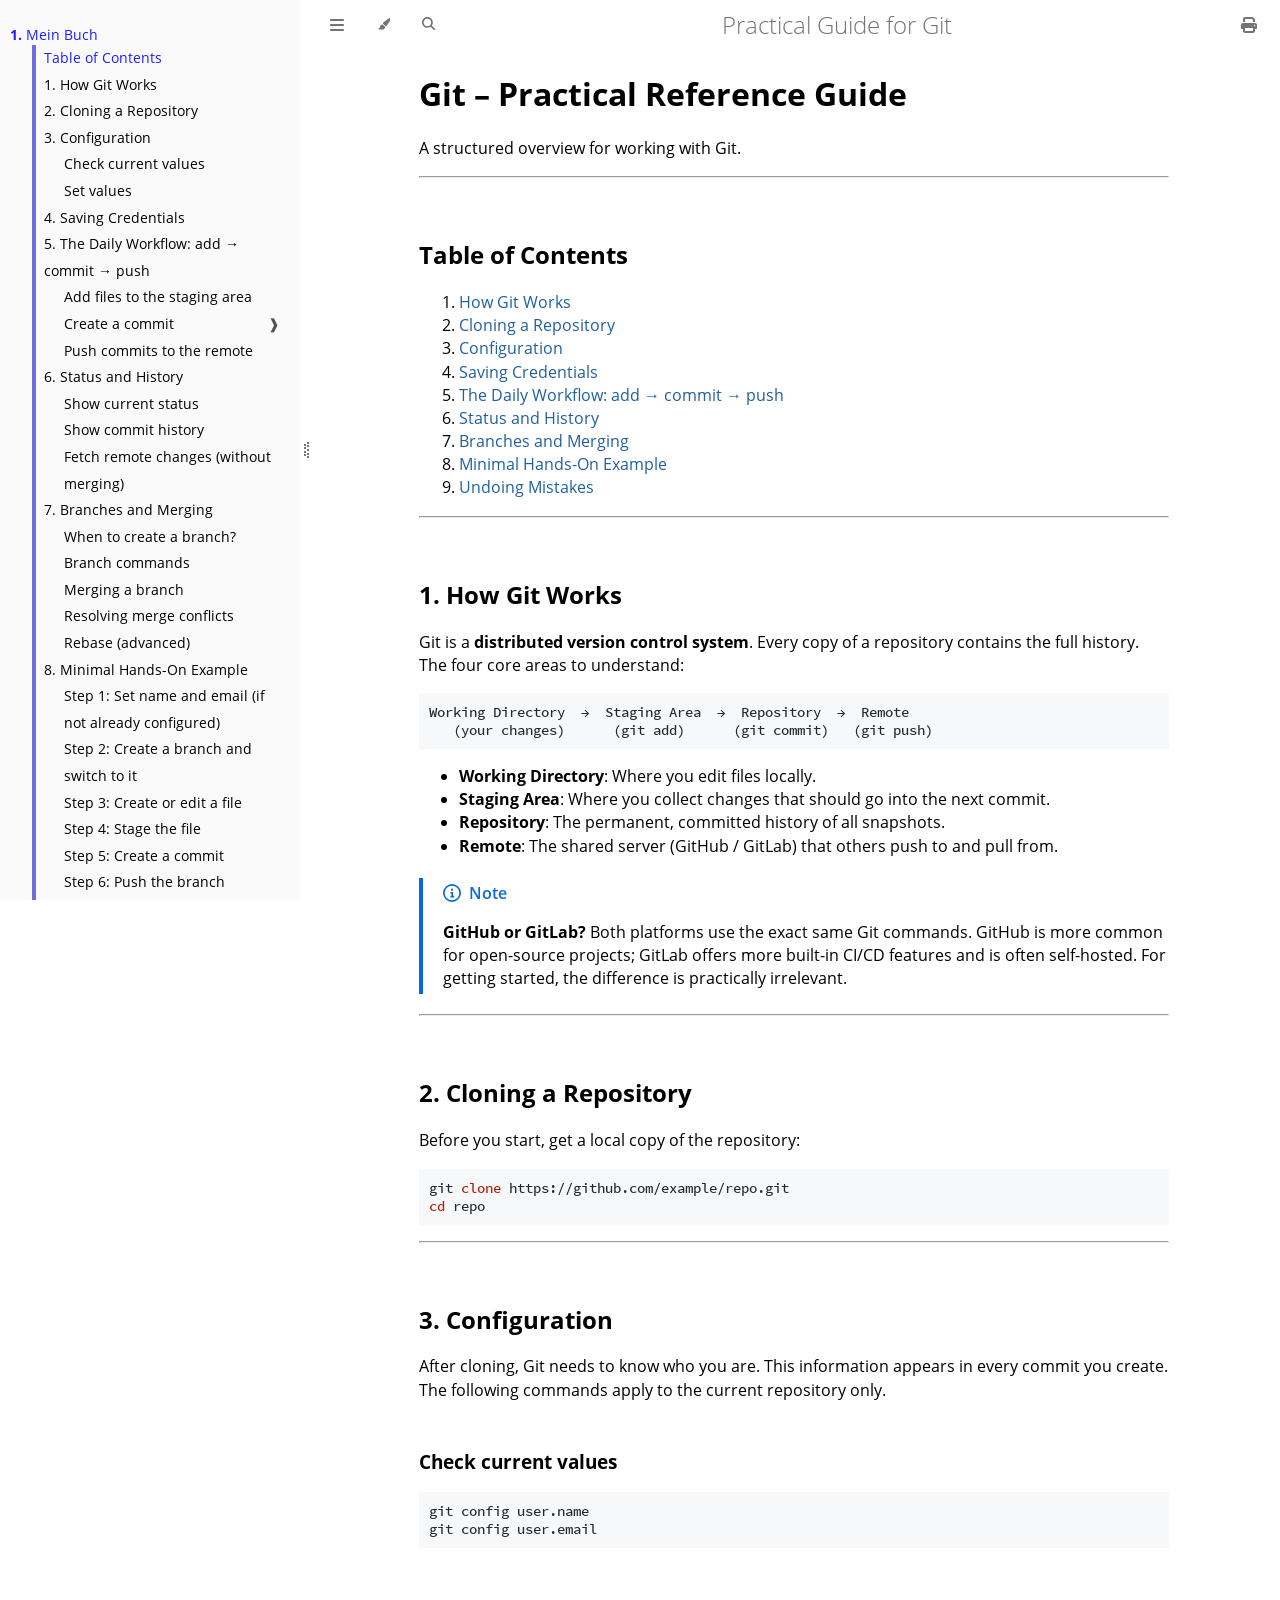
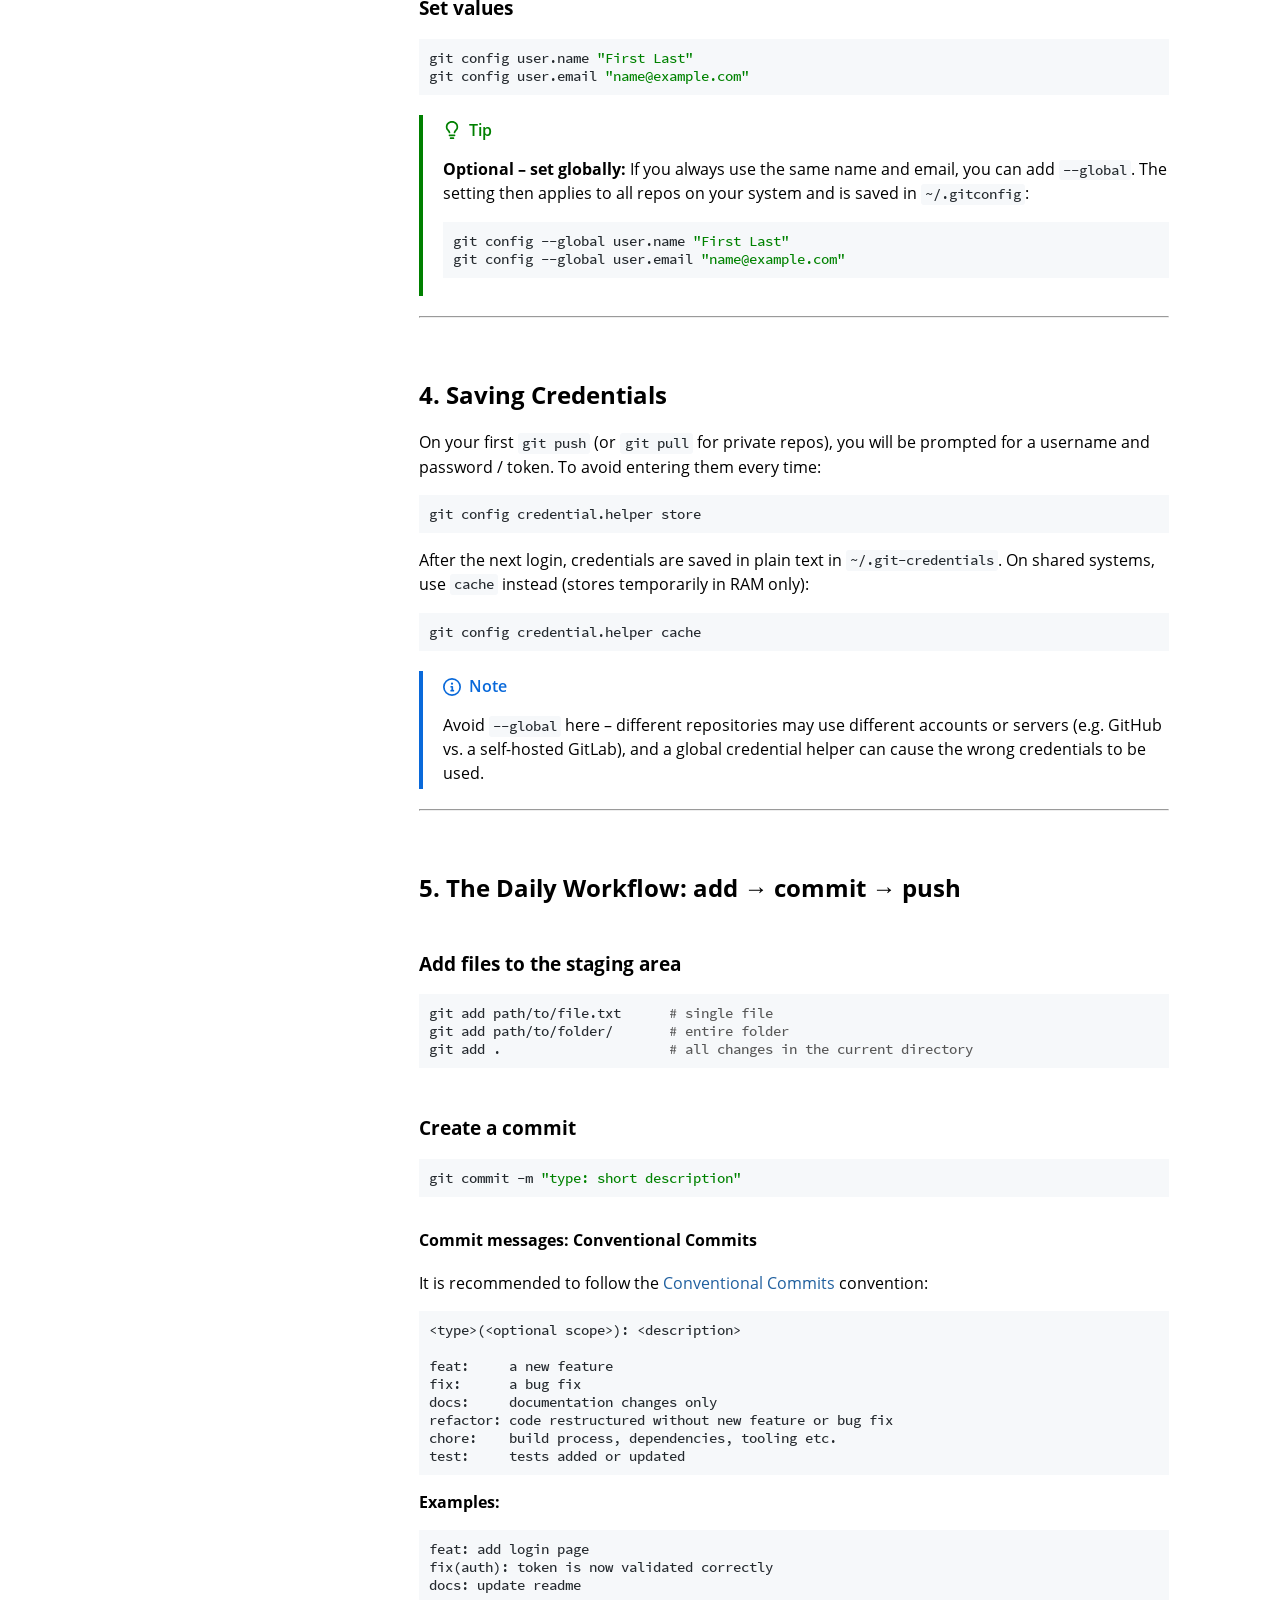
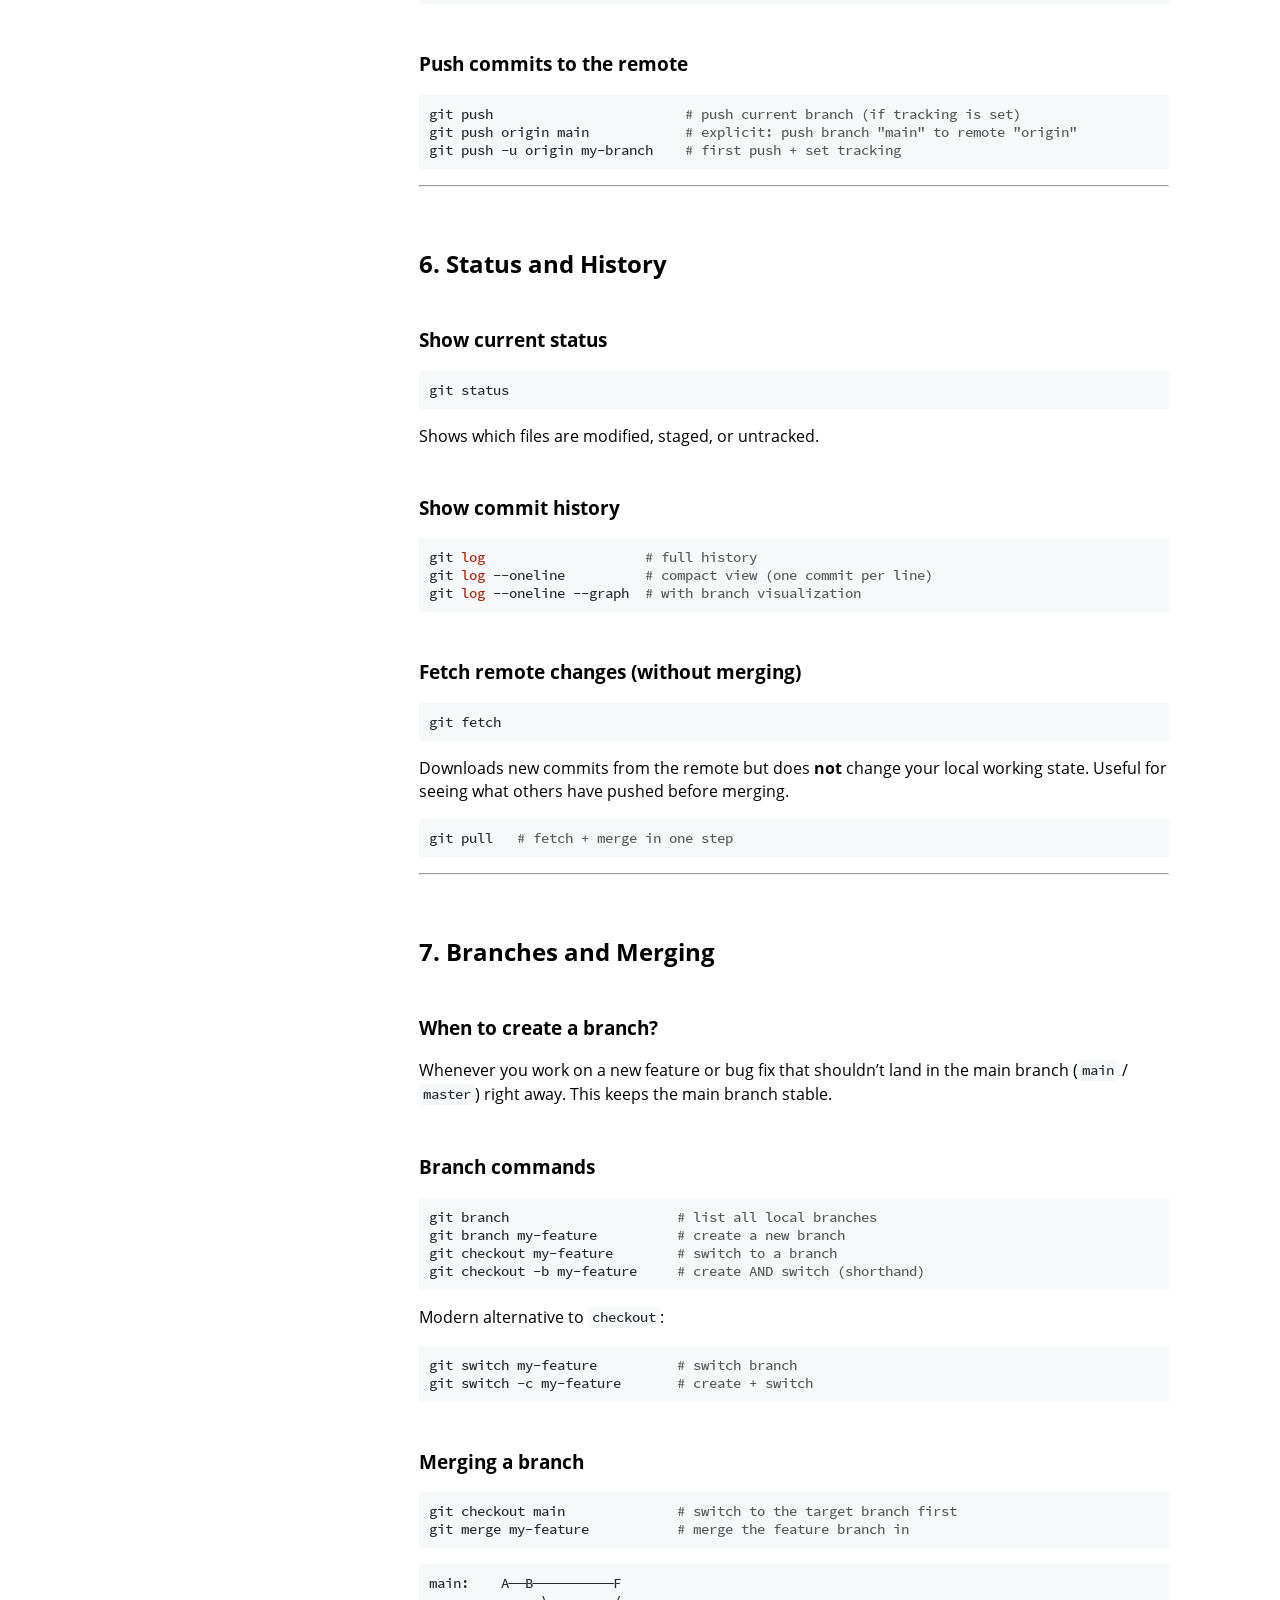
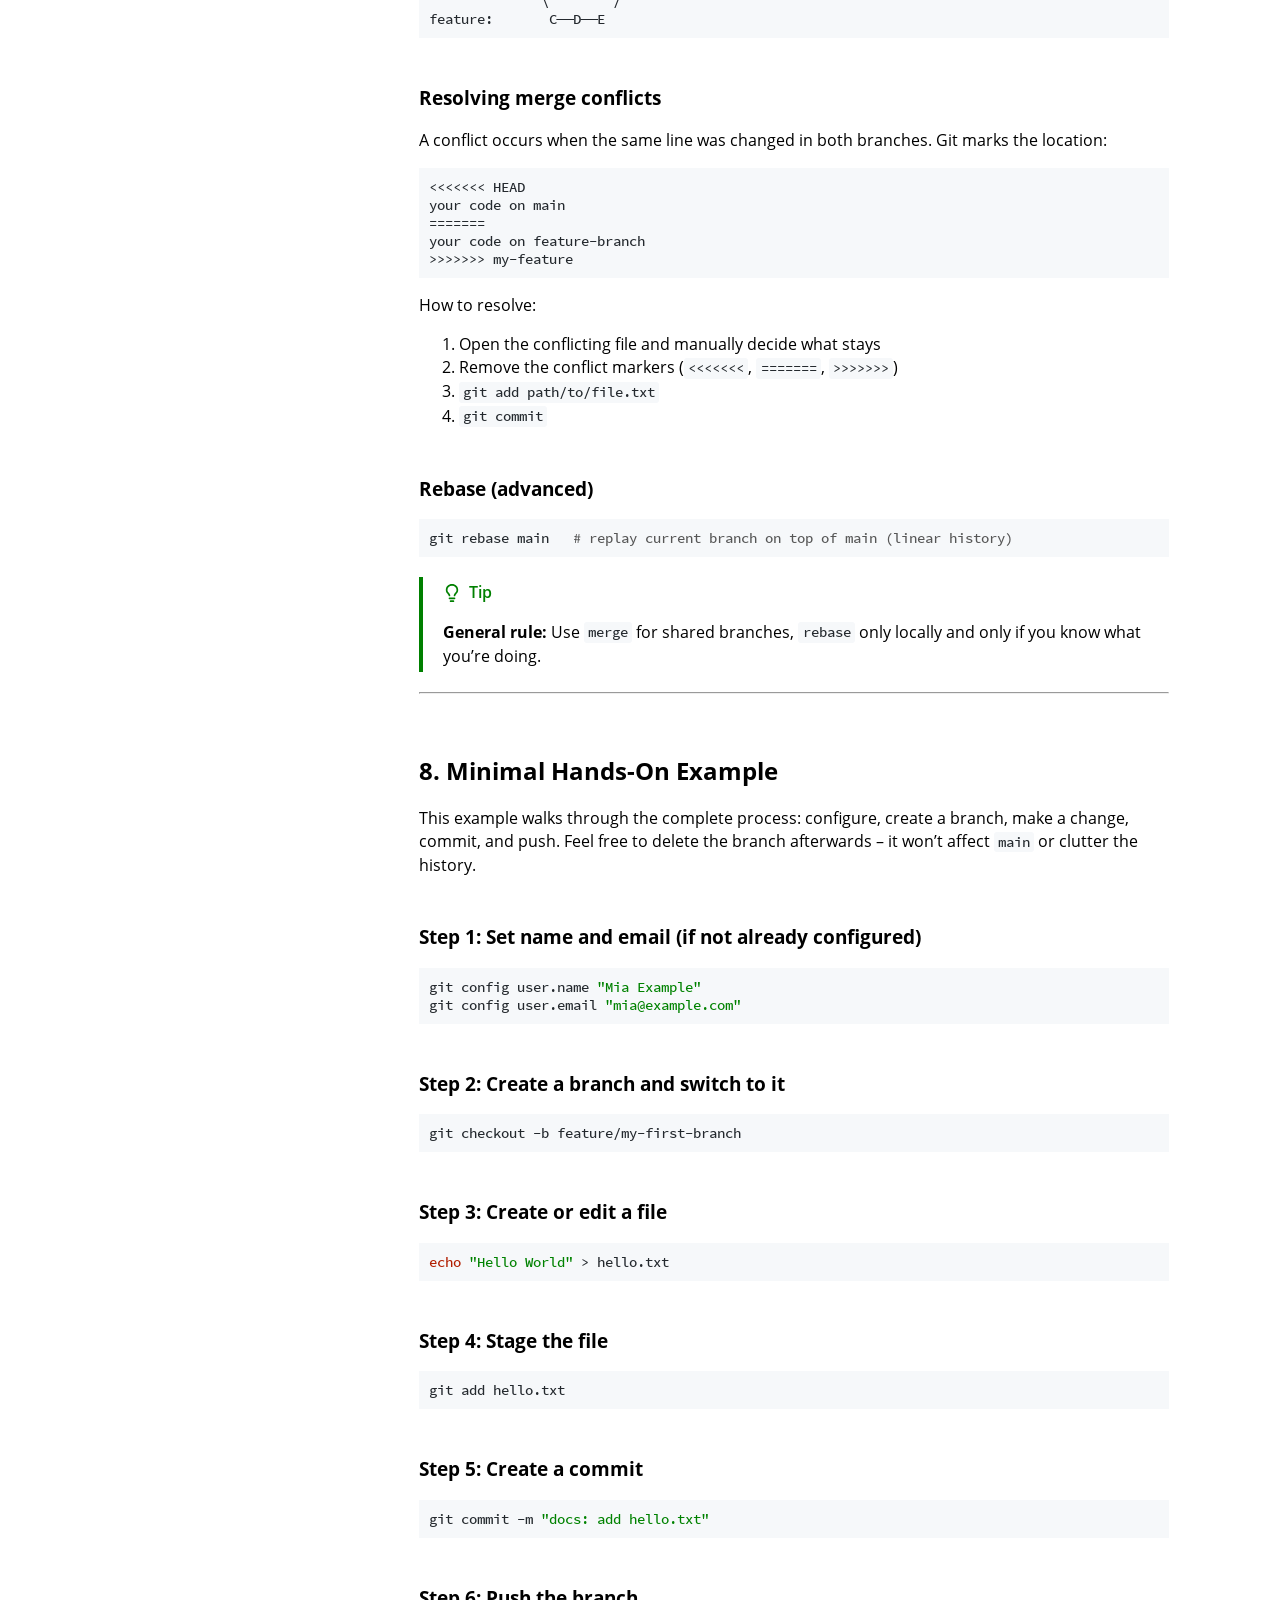
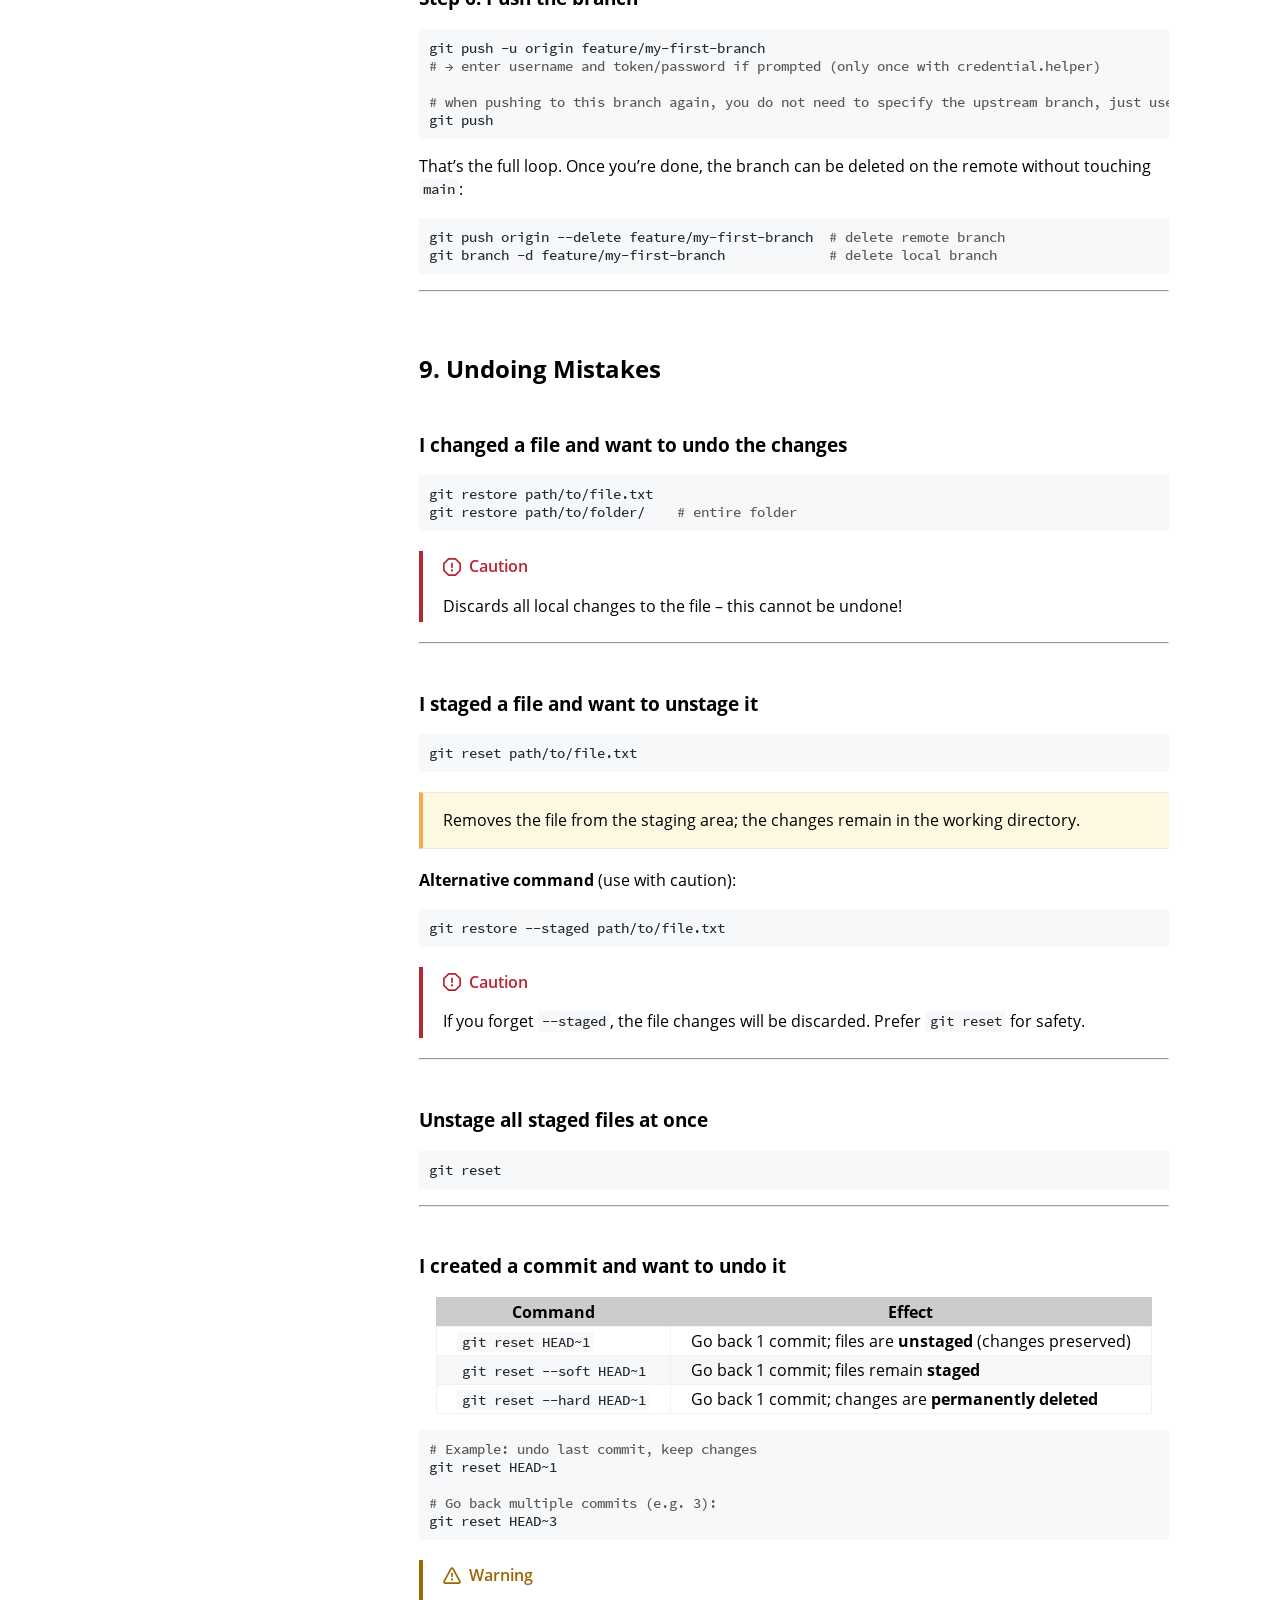
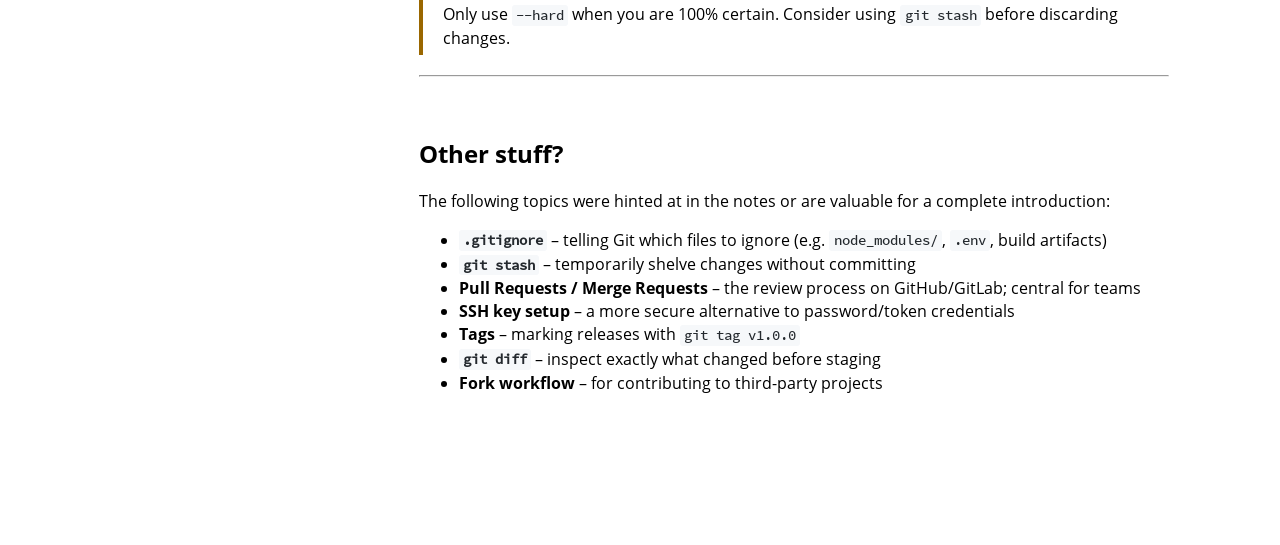
==== index.html @ 911b5be6 "deploy: 1f083383a7022363ca50b0ecec47665bb0ed9e4c" ====
<!DOCTYPE HTML>
<html lang="en" class="light sidebar-visible" dir="ltr">
    <head>
        <!-- Book generated using mdBook -->
        <meta charset="UTF-8">
        <title>Mein Buch - Practical Guide for Git</title>


        <!-- Custom HTML head -->

        <meta name="description" content="">
        <meta name="viewport" content="width=device-width, initial-scale=1">
        <meta name="theme-color" content="#ffffff">

        <link rel="icon" href="favicon-de23e50b.svg">
        <link rel="shortcut icon" href="favicon-8114d1fc.png">
        <link rel="stylesheet" href="css/variables-8adf115d.css">
        <link rel="stylesheet" href="css/general-2459343d.css">
        <link rel="stylesheet" href="css/chrome-ae938929.css">
        <link rel="stylesheet" href="css/print-9e4910d8.css" media="print">

        <!-- Fonts -->
        <link rel="stylesheet" href="fonts/fonts-9644e21d.css">

        <!-- Highlight.js Stylesheets -->
        <link rel="stylesheet" id="mdbook-highlight-css" href="highlight-493f70e1.css">
        <link rel="stylesheet" id="mdbook-tomorrow-night-css" href="tomorrow-night-4c0ae647.css">
        <link rel="stylesheet" id="mdbook-ayu-highlight-css" href="ayu-highlight-3fdfc3ac.css">

        <!-- Custom theme stylesheets -->
        <link rel="stylesheet" href="src/custom-693425b3.css">


        <!-- Provide site root and default themes to javascript -->
        <script>
            const path_to_root = "";
            const default_light_theme = "light";
            const default_dark_theme = "navy";
            window.path_to_searchindex_js = "searchindex-320c02b3.js";
        </script>
        <!-- Start loading toc.js asap -->
        <script src="toc-c7a260e2.js"></script>
    </head>
    <body>
    <div id="mdbook-help-container">
        <div id="mdbook-help-popup">
            <h2 class="mdbook-help-title">Keyboard shortcuts</h2>
            <div>
                <p>Press <kbd>←</kbd> or <kbd>→</kbd> to navigate between chapters</p>
                <p>Press <kbd>S</kbd> or <kbd>/</kbd> to search in the book</p>
                <p>Press <kbd>?</kbd> to show this help</p>
                <p>Press <kbd>Esc</kbd> to hide this help</p>
            </div>
        </div>
    </div>
    <div id="mdbook-body-container">
        <!-- Work around some values being stored in localStorage wrapped in quotes -->
        <script>
            try {
                let theme = localStorage.getItem('mdbook-theme');
                let sidebar = localStorage.getItem('mdbook-sidebar');

                if (theme.startsWith('"') && theme.endsWith('"')) {
                    localStorage.setItem('mdbook-theme', theme.slice(1, theme.length - 1));
                }

                if (sidebar.startsWith('"') && sidebar.endsWith('"')) {
                    localStorage.setItem('mdbook-sidebar', sidebar.slice(1, sidebar.length - 1));
                }
            } catch (e) { }
        </script>

        <!-- Set the theme before any content is loaded, prevents flash -->
        <script>
            const default_theme = window.matchMedia("(prefers-color-scheme: dark)").matches ? default_dark_theme : default_light_theme;
            let theme;
            try { theme = localStorage.getItem('mdbook-theme'); } catch(e) { }
            if (theme === null || theme === undefined) { theme = default_theme; }
            const html = document.documentElement;
            html.classList.remove('light')
            html.classList.add(theme);
            html.classList.add("js");
        </script>

        <input type="checkbox" id="mdbook-sidebar-toggle-anchor" class="hidden">

        <!-- Hide / unhide sidebar before it is displayed -->
        <script>
            let sidebar = null;
            const sidebar_toggle = document.getElementById("mdbook-sidebar-toggle-anchor");
            if (document.body.clientWidth >= 1080) {
                try { sidebar = localStorage.getItem('mdbook-sidebar'); } catch(e) { }
                sidebar = sidebar || 'visible';
            } else {
                sidebar = 'hidden';
                sidebar_toggle.checked = false;
            }
            if (sidebar === 'visible') {
                sidebar_toggle.checked = true;
            } else {
                html.classList.remove('sidebar-visible');
            }
        </script>

        <nav id="mdbook-sidebar" class="sidebar" aria-label="Table of contents">
            <!-- populated by js -->
            <mdbook-sidebar-scrollbox class="sidebar-scrollbox"></mdbook-sidebar-scrollbox>
            <noscript>
                <iframe class="sidebar-iframe-outer" src="toc.html"></iframe>
            </noscript>
            <div id="mdbook-sidebar-resize-handle" class="sidebar-resize-handle">
                <div class="sidebar-resize-indicator"></div>
            </div>
        </nav>

        <div id="mdbook-page-wrapper" class="page-wrapper">

            <div class="page">
                <div id="mdbook-menu-bar-hover-placeholder"></div>
                <div id="mdbook-menu-bar" class="menu-bar sticky">
                    <div class="left-buttons">
                        <label id="mdbook-sidebar-toggle" class="icon-button" for="mdbook-sidebar-toggle-anchor" title="Toggle Table of Contents" aria-label="Toggle Table of Contents" aria-controls="mdbook-sidebar">
                            <span class=fa-svg><svg xmlns="http://www.w3.org/2000/svg" viewBox="0 0 448 512"><!--! Font Awesome Free 6.2.0 by @fontawesome - https://fontawesome.com License - https://fontawesome.com/license/free (Icons: CC BY 4.0, Fonts: SIL OFL 1.1, Code: MIT License) Copyright 2022 Fonticons, Inc. --><path d="M0 96C0 78.3 14.3 64 32 64H416c17.7 0 32 14.3 32 32s-14.3 32-32 32H32C14.3 128 0 113.7 0 96zM0 256c0-17.7 14.3-32 32-32H416c17.7 0 32 14.3 32 32s-14.3 32-32 32H32c-17.7 0-32-14.3-32-32zM448 416c0 17.7-14.3 32-32 32H32c-17.7 0-32-14.3-32-32s14.3-32 32-32H416c17.7 0 32 14.3 32 32z"/></svg></span>
                        </label>
                        <button id="mdbook-theme-toggle" class="icon-button" type="button" title="Change theme" aria-label="Change theme" aria-haspopup="true" aria-expanded="false" aria-controls="mdbook-theme-list">
                            <span class=fa-svg><svg xmlns="http://www.w3.org/2000/svg" viewBox="0 0 576 512"><!--! Font Awesome Free 6.2.0 by @fontawesome - https://fontawesome.com License - https://fontawesome.com/license/free (Icons: CC BY 4.0, Fonts: SIL OFL 1.1, Code: MIT License) Copyright 2022 Fonticons, Inc. --><path d="M371.3 367.1c27.3-3.9 51.9-19.4 67.2-42.9L600.2 74.1c12.6-19.5 9.4-45.3-7.6-61.2S549.7-4.4 531.1 9.6L294.4 187.2c-24 18-38.2 46.1-38.4 76.1L371.3 367.1zm-19.6 25.4l-116-104.4C175.9 290.3 128 339.6 128 400c0 3.9 .2 7.8 .6 11.6c1.8 17.5-10.2 36.4-27.8 36.4H96c-17.7 0-32 14.3-32 32s14.3 32 32 32H240c61.9 0 112-50.1 112-112c0-2.5-.1-5-.2-7.5z"/></svg></span>
                        </button>
                        <ul id="mdbook-theme-list" class="theme-popup" aria-label="Themes" role="menu">
                            <li role="none"><button role="menuitem" class="theme" id="mdbook-theme-default_theme">Auto</button></li>
                            <li role="none"><button role="menuitem" class="theme" id="mdbook-theme-light">Light</button></li>
                            <li role="none"><button role="menuitem" class="theme" id="mdbook-theme-rust">Rust</button></li>
                            <li role="none"><button role="menuitem" class="theme" id="mdbook-theme-coal">Coal</button></li>
                            <li role="none"><button role="menuitem" class="theme" id="mdbook-theme-navy">Navy</button></li>
                            <li role="none"><button role="menuitem" class="theme" id="mdbook-theme-ayu">Ayu</button></li>
                        </ul>
                        <button id="mdbook-search-toggle" class="icon-button" type="button" title="Search (`/`)" aria-label="Toggle Searchbar" aria-expanded="false" aria-keyshortcuts="/ s" aria-controls="mdbook-searchbar">
                            <span class=fa-svg><svg xmlns="http://www.w3.org/2000/svg" viewBox="0 0 512 512"><!--! Font Awesome Free 6.2.0 by @fontawesome - https://fontawesome.com License - https://fontawesome.com/license/free (Icons: CC BY 4.0, Fonts: SIL OFL 1.1, Code: MIT License) Copyright 2022 Fonticons, Inc. --><path d="M416 208c0 45.9-14.9 88.3-40 122.7L502.6 457.4c12.5 12.5 12.5 32.8 0 45.3s-32.8 12.5-45.3 0L330.7 376c-34.4 25.2-76.8 40-122.7 40C93.1 416 0 322.9 0 208S93.1 0 208 0S416 93.1 416 208zM208 352c79.5 0 144-64.5 144-144s-64.5-144-144-144S64 128.5 64 208s64.5 144 144 144z"/></svg></span>
                        </button>
                    </div>

                    <h1 class="menu-title">Practical Guide for Git</h1>

                    <div class="right-buttons">
                        <a href="print.html" title="Print this book" aria-label="Print this book">
                            <span class=fa-svg id="print-button"><svg xmlns="http://www.w3.org/2000/svg" viewBox="0 0 512 512"><!--! Font Awesome Free 6.2.0 by @fontawesome - https://fontawesome.com License - https://fontawesome.com/license/free (Icons: CC BY 4.0, Fonts: SIL OFL 1.1, Code: MIT License) Copyright 2022 Fonticons, Inc. --><path d="M128 0C92.7 0 64 28.7 64 64v96h64V64H354.7L384 93.3V160h64V93.3c0-17-6.7-33.3-18.7-45.3L400 18.7C388 6.7 371.7 0 354.7 0H128zM384 352v32 64H128V384 368 352H384zm64 32h32c17.7 0 32-14.3 32-32V256c0-35.3-28.7-64-64-64H64c-35.3 0-64 28.7-64 64v96c0 17.7 14.3 32 32 32H64v64c0 35.3 28.7 64 64 64H384c35.3 0 64-28.7 64-64V384zm-16-88c-13.3 0-24-10.7-24-24s10.7-24 24-24s24 10.7 24 24s-10.7 24-24 24z"/></svg></span>
                        </a>

                    </div>
                </div>

                <div id="mdbook-search-wrapper" class="hidden">
                    <form id="mdbook-searchbar-outer" class="searchbar-outer">
                        <div class="search-wrapper">
                            <input type="search" id="mdbook-searchbar" name="searchbar" placeholder="Search this book ..." aria-controls="mdbook-searchresults-outer" aria-describedby="searchresults-header">
                            <div class="spinner-wrapper">
                                <span class=fa-svg id="fa-spin"><svg xmlns="http://www.w3.org/2000/svg" viewBox="0 0 512 512"><!--! Font Awesome Free 6.2.0 by @fontawesome - https://fontawesome.com License - https://fontawesome.com/license/free (Icons: CC BY 4.0, Fonts: SIL OFL 1.1, Code: MIT License) Copyright 2022 Fonticons, Inc. --><path d="M304 48c0-26.5-21.5-48-48-48s-48 21.5-48 48s21.5 48 48 48s48-21.5 48-48zm0 416c0-26.5-21.5-48-48-48s-48 21.5-48 48s21.5 48 48 48s48-21.5 48-48zM48 304c26.5 0 48-21.5 48-48s-21.5-48-48-48s-48 21.5-48 48s21.5 48 48 48zm464-48c0-26.5-21.5-48-48-48s-48 21.5-48 48s21.5 48 48 48s48-21.5 48-48zM142.9 437c18.7-18.7 18.7-49.1 0-67.9s-49.1-18.7-67.9 0s-18.7 49.1 0 67.9s49.1 18.7 67.9 0zm0-294.2c18.7-18.7 18.7-49.1 0-67.9S93.7 56.2 75 75s-18.7 49.1 0 67.9s49.1 18.7 67.9 0zM369.1 437c18.7 18.7 49.1 18.7 67.9 0s18.7-49.1 0-67.9s-49.1-18.7-67.9 0s-18.7 49.1 0 67.9z"/></svg></span>
                            </div>
                        </div>
                    </form>
                    <div id="mdbook-searchresults-outer" class="searchresults-outer hidden">
                        <div id="mdbook-searchresults-header" class="searchresults-header"></div>
                        <ul id="mdbook-searchresults">
                        </ul>
                    </div>
                </div>

                <!-- Apply ARIA attributes after the sidebar and the sidebar toggle button are added to the DOM -->
                <script>
                    document.getElementById('mdbook-sidebar-toggle').setAttribute('aria-expanded', sidebar === 'visible');
                    document.getElementById('mdbook-sidebar').setAttribute('aria-hidden', sidebar !== 'visible');
                    Array.from(document.querySelectorAll('#mdbook-sidebar a')).forEach(function(link) {
                        link.setAttribute('tabIndex', sidebar === 'visible' ? 0 : -1);
                    });
                </script>

                <div id="mdbook-content" class="content">
                    <main>
                        <h1 id="git--practical-reference-guide"><a class="header" href="#git--practical-reference-guide">Git – Practical Reference Guide</a></h1>
<p>A structured overview for working with Git.</p>
<hr>
<h2 id="table-of-contents"><a class="header" href="#table-of-contents">Table of Contents</a></h2>
<ol>
<li><a href="#1-how-git-works">How Git Works</a></li>
<li><a href="#2-cloning-a-repository">Cloning a Repository</a></li>
<li><a href="#3-configuration">Configuration</a></li>
<li><a href="#4-saving-credentials">Saving Credentials</a></li>
<li><a href="#5-the-daily-workflow-add--commit--push">The Daily Workflow: add → commit → push</a></li>
<li><a href="#6-status-and-history">Status and History</a></li>
<li><a href="#7-branches-and-merging">Branches and Merging</a></li>
<li><a href="#8-minimal-hands-on-example">Minimal Hands-On Example</a></li>
<li><a href="#9-undoing-mistakes">Undoing Mistakes</a></li>
</ol>
<hr>
<h2 id="1-how-git-works"><a class="header" href="#1-how-git-works">1. How Git Works</a></h2>
<p>Git is a <strong>distributed version control system</strong>. Every copy of a repository contains the full history. The four core areas to understand:</p>
<pre><code>Working Directory  →  Staging Area  →  Repository  →  Remote
   (your changes)      (git add)      (git commit)   (git push)
</code></pre>
<ul>
<li><strong>Working Directory</strong>: Where you edit files locally.</li>
<li><strong>Staging Area</strong>: Where you collect changes that should go into the next commit.</li>
<li><strong>Repository</strong>: The permanent, committed history of all snapshots.</li>
<li><strong>Remote</strong>: The shared server (GitHub / GitLab) that others push to and pull from.</li>
</ul>
<blockquote class="blockquote-tag blockquote-tag-note">
<p class="blockquote-tag-title"><svg viewbox="0 0 16 16" width="18" height="18"><path d="M0 8a8 8 0 1 1 16 0A8 8 0 0 1 0 8Zm8-6.5a6.5 6.5 0 1 0 0 13 6.5 6.5 0 0 0 0-13ZM6.5 7.75A.75.75 0 0 1 7.25 7h1a.75.75 0 0 1 .75.75v2.75h.25a.75.75 0 0 1 0 1.5h-2a.75.75 0 0 1 0-1.5h.25v-2h-.25a.75.75 0 0 1-.75-.75ZM8 6a1 1 0 1 1 0-2 1 1 0 0 1 0 2Z"></path></svg>Note</p>
<p><strong>GitHub or GitLab?</strong> Both platforms use the exact same Git commands. GitHub is more common for open-source projects; GitLab offers more built-in CI/CD features and is often self-hosted. For getting started, the difference is practically irrelevant.</p>
</blockquote>
<hr>
<h2 id="2-cloning-a-repository"><a class="header" href="#2-cloning-a-repository">2. Cloning a Repository</a></h2>
<p>Before you start, get a local copy of the repository:</p>
<pre><code class="language-bash">git clone https://github.com/example/repo.git
cd repo
</code></pre>
<hr>
<h2 id="3-configuration"><a class="header" href="#3-configuration">3. Configuration</a></h2>
<p>After cloning, Git needs to know who you are. This information appears in every commit you create. The following commands apply to the current repository only.</p>
<h3 id="check-current-values"><a class="header" href="#check-current-values">Check current values</a></h3>
<pre><code class="language-bash">git config user.name
git config user.email
</code></pre>
<h3 id="set-values"><a class="header" href="#set-values">Set values</a></h3>
<pre><code class="language-bash">git config user.name "First Last"
git config user.email "name@example.com"
</code></pre>
<blockquote class="blockquote-tag blockquote-tag-tip">
<p class="blockquote-tag-title"><svg viewbox="0 0 16 16" width="18" height="18"><path d="M8 1.5c-2.363 0-4 1.69-4 3.75 0 .984.424 1.625.984 2.304l.214.253c.223.264.47.556.673.848.284.411.537.896.621 1.49a.75.75 0 0 1-1.484.211c-.04-.282-.163-.547-.37-.847a8.456 8.456 0 0 0-.542-.68c-.084-.1-.173-.205-.268-.32C3.201 7.75 2.5 6.766 2.5 5.25 2.5 2.31 4.863 0 8 0s5.5 2.31 5.5 5.25c0 1.516-.701 2.5-1.328 3.259-.095.115-.184.22-.268.319-.207.245-.383.453-.541.681-.208.3-.33.565-.37.847a.751.751 0 0 1-1.485-.212c.084-.593.337-1.078.621-1.489.203-.292.45-.584.673-.848.075-.088.147-.173.213-.253.561-.679.985-1.32.985-2.304 0-2.06-1.637-3.75-4-3.75ZM5.75 12h4.5a.75.75 0 0 1 0 1.5h-4.5a.75.75 0 0 1 0-1.5ZM6 15.25a.75.75 0 0 1 .75-.75h2.5a.75.75 0 0 1 0 1.5h-2.5a.75.75 0 0 1-.75-.75Z"></path></svg>Tip</p>
<p><strong>Optional – set globally:</strong> If you always use the same name and email, you can add <code>--global</code>. The setting then applies to all repos on your system and is saved in <code>~/.gitconfig</code>:</p>
<pre><code class="language-bash">git config --global user.name "First Last"
git config --global user.email "name@example.com"
</code></pre>
</blockquote>
<hr>
<h2 id="4-saving-credentials"><a class="header" href="#4-saving-credentials">4. Saving Credentials</a></h2>
<p>On your first <code>git push</code> (or <code>git pull</code> for private repos), you will be prompted for a username and password / token. To avoid entering them every time:</p>
<pre><code class="language-bash">git config credential.helper store
</code></pre>
<p>After the next login, credentials are saved in plain text in <code>~/.git-credentials</code>. On shared systems, use <code>cache</code> instead (stores temporarily in RAM only):</p>
<pre><code class="language-bash">git config credential.helper cache
</code></pre>
<blockquote class="blockquote-tag blockquote-tag-note">
<p class="blockquote-tag-title"><svg viewbox="0 0 16 16" width="18" height="18"><path d="M0 8a8 8 0 1 1 16 0A8 8 0 0 1 0 8Zm8-6.5a6.5 6.5 0 1 0 0 13 6.5 6.5 0 0 0 0-13ZM6.5 7.75A.75.75 0 0 1 7.25 7h1a.75.75 0 0 1 .75.75v2.75h.25a.75.75 0 0 1 0 1.5h-2a.75.75 0 0 1 0-1.5h.25v-2h-.25a.75.75 0 0 1-.75-.75ZM8 6a1 1 0 1 1 0-2 1 1 0 0 1 0 2Z"></path></svg>Note</p>
<p>Avoid <code>--global</code> here – different repositories may use different accounts or servers (e.g. GitHub vs. a self-hosted GitLab), and a global credential helper can cause the wrong credentials to be used.</p>
</blockquote>
<hr>
<h2 id="5-the-daily-workflow-add--commit--push"><a class="header" href="#5-the-daily-workflow-add--commit--push">5. The Daily Workflow: add → commit → push</a></h2>
<h3 id="add-files-to-the-staging-area"><a class="header" href="#add-files-to-the-staging-area">Add files to the staging area</a></h3>
<pre><code class="language-bash">git add path/to/file.txt      # single file
git add path/to/folder/       # entire folder
git add .                     # all changes in the current directory
</code></pre>
<h3 id="create-a-commit"><a class="header" href="#create-a-commit">Create a commit</a></h3>
<pre><code class="language-bash">git commit -m "type: short description"
</code></pre>
<h4 id="commit-messages-conventional-commits"><a class="header" href="#commit-messages-conventional-commits">Commit messages: Conventional Commits</a></h4>
<p>It is recommended to follow the <a href="https://www.conventionalcommits.org/en/v1.0.0/">Conventional Commits</a> convention:</p>
<pre><code>&lt;type&gt;(&lt;optional scope&gt;): &lt;description&gt;

feat:     a new feature
fix:      a bug fix
docs:     documentation changes only
refactor: code restructured without new feature or bug fix
chore:    build process, dependencies, tooling etc.
test:     tests added or updated
</code></pre>
<p><strong>Examples:</strong></p>
<pre><code>feat: add login page
fix(auth): token is now validated correctly
docs: update readme
</code></pre>
<h3 id="push-commits-to-the-remote"><a class="header" href="#push-commits-to-the-remote">Push commits to the remote</a></h3>
<pre><code class="language-bash">git push                        # push current branch (if tracking is set)
git push origin main            # explicit: push branch "main" to remote "origin"
git push -u origin my-branch    # first push + set tracking
</code></pre>
<hr>
<h2 id="6-status-and-history"><a class="header" href="#6-status-and-history">6. Status and History</a></h2>
<h3 id="show-current-status"><a class="header" href="#show-current-status">Show current status</a></h3>
<pre><code class="language-bash">git status
</code></pre>
<p>Shows which files are modified, staged, or untracked.</p>
<h3 id="show-commit-history"><a class="header" href="#show-commit-history">Show commit history</a></h3>
<pre><code class="language-bash">git log                    # full history
git log --oneline          # compact view (one commit per line)
git log --oneline --graph  # with branch visualization
</code></pre>
<h3 id="fetch-remote-changes-without-merging"><a class="header" href="#fetch-remote-changes-without-merging">Fetch remote changes (without merging)</a></h3>
<pre><code class="language-bash">git fetch
</code></pre>
<p>Downloads new commits from the remote but does <strong>not</strong> change your local working state. Useful for seeing what others have pushed before merging.</p>
<pre><code class="language-bash">git pull   # fetch + merge in one step
</code></pre>
<hr>
<h2 id="7-branches-and-merging"><a class="header" href="#7-branches-and-merging">7. Branches and Merging</a></h2>
<h3 id="when-to-create-a-branch"><a class="header" href="#when-to-create-a-branch">When to create a branch?</a></h3>
<p>Whenever you work on a new feature or bug fix that shouldn’t land in the main branch (<code>main</code> / <code>master</code>) right away. This keeps the main branch stable.</p>
<h3 id="branch-commands"><a class="header" href="#branch-commands">Branch commands</a></h3>
<pre><code class="language-bash">git branch                     # list all local branches
git branch my-feature          # create a new branch
git checkout my-feature        # switch to a branch
git checkout -b my-feature     # create AND switch (shorthand)
</code></pre>
<p>Modern alternative to <code>checkout</code>:</p>
<pre><code class="language-bash">git switch my-feature          # switch branch
git switch -c my-feature       # create + switch
</code></pre>
<h3 id="merging-a-branch"><a class="header" href="#merging-a-branch">Merging a branch</a></h3>
<pre><code class="language-bash">git checkout main              # switch to the target branch first
git merge my-feature           # merge the feature branch in
</code></pre>
<pre><code>main:    A──B──────────F
              \        /
feature:       C──D──E
</code></pre>
<h3 id="resolving-merge-conflicts"><a class="header" href="#resolving-merge-conflicts">Resolving merge conflicts</a></h3>
<p>A conflict occurs when the same line was changed in both branches. Git marks the location:</p>
<pre><code>&lt;&lt;&lt;&lt;&lt;&lt;&lt; HEAD
your code on main
=======
your code on feature-branch
&gt;&gt;&gt;&gt;&gt;&gt;&gt; my-feature
</code></pre>
<p>How to resolve:</p>
<ol>
<li>Open the conflicting file and manually decide what stays</li>
<li>Remove the conflict markers (<code>&lt;&lt;&lt;&lt;&lt;&lt;&lt;</code>, <code>=======</code>, <code>&gt;&gt;&gt;&gt;&gt;&gt;&gt;</code>)</li>
<li><code>git add path/to/file.txt</code></li>
<li><code>git commit</code></li>
</ol>
<h3 id="rebase-advanced"><a class="header" href="#rebase-advanced">Rebase (advanced)</a></h3>
<pre><code class="language-bash">git rebase main   # replay current branch on top of main (linear history)
</code></pre>
<blockquote class="blockquote-tag blockquote-tag-tip">
<p class="blockquote-tag-title"><svg viewbox="0 0 16 16" width="18" height="18"><path d="M8 1.5c-2.363 0-4 1.69-4 3.75 0 .984.424 1.625.984 2.304l.214.253c.223.264.47.556.673.848.284.411.537.896.621 1.49a.75.75 0 0 1-1.484.211c-.04-.282-.163-.547-.37-.847a8.456 8.456 0 0 0-.542-.68c-.084-.1-.173-.205-.268-.32C3.201 7.75 2.5 6.766 2.5 5.25 2.5 2.31 4.863 0 8 0s5.5 2.31 5.5 5.25c0 1.516-.701 2.5-1.328 3.259-.095.115-.184.22-.268.319-.207.245-.383.453-.541.681-.208.3-.33.565-.37.847a.751.751 0 0 1-1.485-.212c.084-.593.337-1.078.621-1.489.203-.292.45-.584.673-.848.075-.088.147-.173.213-.253.561-.679.985-1.32.985-2.304 0-2.06-1.637-3.75-4-3.75ZM5.75 12h4.5a.75.75 0 0 1 0 1.5h-4.5a.75.75 0 0 1 0-1.5ZM6 15.25a.75.75 0 0 1 .75-.75h2.5a.75.75 0 0 1 0 1.5h-2.5a.75.75 0 0 1-.75-.75Z"></path></svg>Tip</p>
<p><strong>General rule:</strong> Use <code>merge</code> for shared branches, <code>rebase</code> only locally and only if you know what you’re doing.</p>
</blockquote>
<hr>
<h2 id="8-minimal-hands-on-example"><a class="header" href="#8-minimal-hands-on-example">8. Minimal Hands-On Example</a></h2>
<p>This example walks through the complete process: configure, create a branch, make a change, commit, and push. Feel free to delete the branch afterwards – it won’t affect <code>main</code> or clutter the history.</p>
<h3 id="step-1-set-name-and-email-if-not-already-configured"><a class="header" href="#step-1-set-name-and-email-if-not-already-configured">Step 1: Set name and email (if not already configured)</a></h3>
<pre><code class="language-bash">git config user.name "Mia Example"
git config user.email "mia@example.com"
</code></pre>
<h3 id="step-2-create-a-branch-and-switch-to-it"><a class="header" href="#step-2-create-a-branch-and-switch-to-it">Step 2: Create a branch and switch to it</a></h3>
<pre><code class="language-bash">git checkout -b feature/my-first-branch
</code></pre>
<h3 id="step-3-create-or-edit-a-file"><a class="header" href="#step-3-create-or-edit-a-file">Step 3: Create or edit a file</a></h3>
<pre><code class="language-bash">echo "Hello World" &gt; hello.txt
</code></pre>
<h3 id="step-4-stage-the-file"><a class="header" href="#step-4-stage-the-file">Step 4: Stage the file</a></h3>
<pre><code class="language-bash">git add hello.txt
</code></pre>
<h3 id="step-5-create-a-commit"><a class="header" href="#step-5-create-a-commit">Step 5: Create a commit</a></h3>
<pre><code class="language-bash">git commit -m "docs: add hello.txt"
</code></pre>
<h3 id="step-6-push-the-branch"><a class="header" href="#step-6-push-the-branch">Step 6: Push the branch</a></h3>
<pre><code class="language-bash">git push -u origin feature/my-first-branch
# → enter username and token/password if prompted (only once with credential.helper)

# when pushing to this branch again, you do not need to specify the upstream branch, just use:
git push
</code></pre>
<p>That’s the full loop. Once you’re done, the branch can be deleted on the remote without touching <code>main</code>:</p>
<pre><code class="language-bash">git push origin --delete feature/my-first-branch  # delete remote branch
git branch -d feature/my-first-branch             # delete local branch
</code></pre>
<hr>
<h2 id="9-undoing-mistakes"><a class="header" href="#9-undoing-mistakes">9. Undoing Mistakes</a></h2>
<h3 id="i-changed-a-file-and-want-to-undo-the-changes"><a class="header" href="#i-changed-a-file-and-want-to-undo-the-changes">I changed a file and want to undo the changes</a></h3>
<pre><code class="language-bash">git restore path/to/file.txt
git restore path/to/folder/    # entire folder
</code></pre>
<blockquote class="blockquote-tag blockquote-tag-caution">
<p class="blockquote-tag-title"><svg viewbox="0 0 16 16" width="18" height="18"><path d="M4.47.22A.749.749 0 0 1 5 0h6c.199 0 .389.079.53.22l4.25 4.25c.141.14.22.331.22.53v6a.749.749 0 0 1-.22.53l-4.25 4.25A.749.749 0 0 1 11 16H5a.749.749 0 0 1-.53-.22L.22 11.53A.749.749 0 0 1 0 11V5c0-.199.079-.389.22-.53Zm.84 1.28L1.5 5.31v5.38l3.81 3.81h5.38l3.81-3.81V5.31L10.69 1.5ZM8 4a.75.75 0 0 1 .75.75v3.5a.75.75 0 0 1-1.5 0v-3.5A.75.75 0 0 1 8 4Zm0 8a1 1 0 1 1 0-2 1 1 0 0 1 0 2Z"></path></svg>Caution</p>
<p>Discards all local changes to the file – this cannot be undone!</p>
</blockquote>
<hr>
<h3 id="i-staged-a-file-and-want-to-unstage-it"><a class="header" href="#i-staged-a-file-and-want-to-unstage-it">I staged a file and want to unstage it</a></h3>
<pre><code class="language-bash">git reset path/to/file.txt
</code></pre>
<blockquote>
<p>Removes the file from the staging area; the changes remain in the working directory.</p>
</blockquote>
<p><strong>Alternative command</strong> (use with caution):</p>
<pre><code class="language-bash">git restore --staged path/to/file.txt
</code></pre>
<blockquote class="blockquote-tag blockquote-tag-caution">
<p class="blockquote-tag-title"><svg viewbox="0 0 16 16" width="18" height="18"><path d="M4.47.22A.749.749 0 0 1 5 0h6c.199 0 .389.079.53.22l4.25 4.25c.141.14.22.331.22.53v6a.749.749 0 0 1-.22.53l-4.25 4.25A.749.749 0 0 1 11 16H5a.749.749 0 0 1-.53-.22L.22 11.53A.749.749 0 0 1 0 11V5c0-.199.079-.389.22-.53Zm.84 1.28L1.5 5.31v5.38l3.81 3.81h5.38l3.81-3.81V5.31L10.69 1.5ZM8 4a.75.75 0 0 1 .75.75v3.5a.75.75 0 0 1-1.5 0v-3.5A.75.75 0 0 1 8 4Zm0 8a1 1 0 1 1 0-2 1 1 0 0 1 0 2Z"></path></svg>Caution</p>
<p>If you forget <code>--staged</code>, the file changes will be discarded. Prefer <code>git reset</code> for safety.</p>
</blockquote>
<hr>
<h3 id="unstage-all-staged-files-at-once"><a class="header" href="#unstage-all-staged-files-at-once">Unstage all staged files at once</a></h3>
<pre><code class="language-bash">git reset
</code></pre>
<hr>
<h3 id="i-created-a-commit-and-want-to-undo-it"><a class="header" href="#i-created-a-commit-and-want-to-undo-it">I created a commit and want to undo it</a></h3>
<div class="table-wrapper">
<table>
<thead>
<tr><th>Command</th><th>Effect</th></tr>
</thead>
<tbody>
<tr><td><code>git reset HEAD~1</code></td><td>Go back 1 commit; files are <strong>unstaged</strong> (changes preserved)</td></tr>
<tr><td><code>git reset --soft HEAD~1</code></td><td>Go back 1 commit; files remain <strong>staged</strong></td></tr>
<tr><td><code>git reset --hard HEAD~1</code></td><td>Go back 1 commit; changes are <strong>permanently deleted</strong></td></tr>
</tbody>
</table>
</div>
<pre><code class="language-bash"># Example: undo last commit, keep changes
git reset HEAD~1

# Go back multiple commits (e.g. 3):
git reset HEAD~3
</code></pre>
<blockquote class="blockquote-tag blockquote-tag-warning">
<p class="blockquote-tag-title"><svg viewbox="0 0 16 16" width="18" height="18"><path d="M6.457 1.047c.659-1.234 2.427-1.234 3.086 0l6.082 11.378A1.75 1.75 0 0 1 14.082 15H1.918a1.75 1.75 0 0 1-1.543-2.575Zm1.763.707a.25.25 0 0 0-.44 0L1.698 13.132a.25.25 0 0 0 .22.368h12.164a.25.25 0 0 0 .22-.368Zm.53 3.996v2.5a.75.75 0 0 1-1.5 0v-2.5a.75.75 0 0 1 1.5 0ZM9 11a1 1 0 1 1-2 0 1 1 0 0 1 2 0Z"></path></svg>Warning</p>
<p>Only use <code>--hard</code> when you are 100% certain. Consider using <code>git stash</code> before discarding changes.</p>
</blockquote>
<hr>
<h2 id="other-stuff"><a class="header" href="#other-stuff">Other stuff?</a></h2>
<p>The following topics were hinted at in the notes or are valuable for a complete introduction:</p>
<ul>
<li><strong><code>.gitignore</code></strong> – telling Git which files to ignore (e.g. <code>node_modules/</code>, <code>.env</code>, build artifacts)</li>
<li><strong><code>git stash</code></strong> – temporarily shelve changes without committing</li>
<li><strong>Pull Requests / Merge Requests</strong> – the review process on GitHub/GitLab; central for teams</li>
<li><strong>SSH key setup</strong> – a more secure alternative to password/token credentials</li>
<li><strong>Tags</strong> – marking releases with <code>git tag v1.0.0</code></li>
<li><strong><code>git diff</code></strong> – inspect exactly what changed before staging</li>
<li><strong>Fork workflow</strong> – for contributing to third-party projects</li>
</ul>

                    </main>

                    <nav class="nav-wrapper" aria-label="Page navigation">
                        <!-- Mobile navigation buttons -->


                        <div style="clear: both"></div>
                    </nav>
                </div>
            </div>

            <nav class="nav-wide-wrapper" aria-label="Page navigation">

            </nav>

        </div>

        <template id=fa-eye><span class=fa-svg><svg xmlns="http://www.w3.org/2000/svg" viewBox="0 0 576 512"><!--! Font Awesome Free 6.2.0 by @fontawesome - https://fontawesome.com License - https://fontawesome.com/license/free (Icons: CC BY 4.0, Fonts: SIL OFL 1.1, Code: MIT License) Copyright 2022 Fonticons, Inc. --><path d="M288 32c-80.8 0-145.5 36.8-192.6 80.6C48.6 156 17.3 208 2.5 243.7c-3.3 7.9-3.3 16.7 0 24.6C17.3 304 48.6 356 95.4 399.4C142.5 443.2 207.2 480 288 480s145.5-36.8 192.6-80.6c46.8-43.5 78.1-95.4 93-131.1c3.3-7.9 3.3-16.7 0-24.6c-14.9-35.7-46.2-87.7-93-131.1C433.5 68.8 368.8 32 288 32zM432 256c0 79.5-64.5 144-144 144s-144-64.5-144-144s64.5-144 144-144s144 64.5 144 144zM288 192c0 35.3-28.7 64-64 64c-11.5 0-22.3-3-31.6-8.4c-.2 2.8-.4 5.5-.4 8.4c0 53 43 96 96 96s96-43 96-96s-43-96-96-96c-2.8 0-5.6 .1-8.4 .4c5.3 9.3 8.4 20.1 8.4 31.6z"/></svg></span></template>
        <template id=fa-eye-slash><span class=fa-svg><svg xmlns="http://www.w3.org/2000/svg" viewBox="0 0 640 512"><!--! Font Awesome Free 6.2.0 by @fontawesome - https://fontawesome.com License - https://fontawesome.com/license/free (Icons: CC BY 4.0, Fonts: SIL OFL 1.1, Code: MIT License) Copyright 2022 Fonticons, Inc. --><path d="M38.8 5.1C28.4-3.1 13.3-1.2 5.1 9.2S-1.2 34.7 9.2 42.9l592 464c10.4 8.2 25.5 6.3 33.7-4.1s6.3-25.5-4.1-33.7L525.6 386.7c39.6-40.6 66.4-86.1 79.9-118.4c3.3-7.9 3.3-16.7 0-24.6c-14.9-35.7-46.2-87.7-93-131.1C465.5 68.8 400.8 32 320 32c-68.2 0-125 26.3-169.3 60.8L38.8 5.1zM223.1 149.5C248.6 126.2 282.7 112 320 112c79.5 0 144 64.5 144 144c0 24.9-6.3 48.3-17.4 68.7L408 294.5c5.2-11.8 8-24.8 8-38.5c0-53-43-96-96-96c-2.8 0-5.6 .1-8.4 .4c5.3 9.3 8.4 20.1 8.4 31.6c0 10.2-2.4 19.8-6.6 28.3l-90.3-70.8zm223.1 298L373 389.9c-16.4 6.5-34.3 10.1-53 10.1c-79.5 0-144-64.5-144-144c0-6.9 .5-13.6 1.4-20.2L83.1 161.5C60.3 191.2 44 220.8 34.5 243.7c-3.3 7.9-3.3 16.7 0 24.6c14.9 35.7 46.2 87.7 93 131.1C174.5 443.2 239.2 480 320 480c47.8 0 89.9-12.9 126.2-32.5z"/></svg></span></template>
        <template id=fa-copy><span class=fa-svg><svg xmlns="http://www.w3.org/2000/svg" viewBox="0 0 512 512"><!--! Font Awesome Free 6.2.0 by @fontawesome - https://fontawesome.com License - https://fontawesome.com/license/free (Icons: CC BY 4.0, Fonts: SIL OFL 1.1, Code: MIT License) Copyright 2022 Fonticons, Inc. --><path d="M502.6 70.63l-61.25-61.25C435.4 3.371 427.2 0 418.7 0H255.1c-35.35 0-64 28.66-64 64l.0195 256C192 355.4 220.7 384 256 384h192c35.2 0 64-28.8 64-64V93.25C512 84.77 508.6 76.63 502.6 70.63zM464 320c0 8.836-7.164 16-16 16H255.1c-8.838 0-16-7.164-16-16L239.1 64.13c0-8.836 7.164-16 16-16h128L384 96c0 17.67 14.33 32 32 32h47.1V320zM272 448c0 8.836-7.164 16-16 16H63.1c-8.838 0-16-7.164-16-16L47.98 192.1c0-8.836 7.164-16 16-16H160V128H63.99c-35.35 0-64 28.65-64 64l.0098 256C.002 483.3 28.66 512 64 512h192c35.2 0 64-28.8 64-64v-32h-47.1L272 448z"/></svg></span></template>
        <template id=fa-play><span class=fa-svg><svg xmlns="http://www.w3.org/2000/svg" viewBox="0 0 384 512"><!--! Font Awesome Free 6.2.0 by @fontawesome - https://fontawesome.com License - https://fontawesome.com/license/free (Icons: CC BY 4.0, Fonts: SIL OFL 1.1, Code: MIT License) Copyright 2022 Fonticons, Inc. --><path d="M73 39c-14.8-9.1-33.4-9.4-48.5-.9S0 62.6 0 80V432c0 17.4 9.4 33.4 24.5 41.9s33.7 8.1 48.5-.9L361 297c14.3-8.7 23-24.2 23-41s-8.7-32.2-23-41L73 39z"/></svg></span></template>
        <template id=fa-clock-rotate-left><span class=fa-svg><svg xmlns="http://www.w3.org/2000/svg" viewBox="0 0 512 512"><!--! Font Awesome Free 6.2.0 by @fontawesome - https://fontawesome.com License - https://fontawesome.com/license/free (Icons: CC BY 4.0, Fonts: SIL OFL 1.1, Code: MIT License) Copyright 2022 Fonticons, Inc. --><path d="M75 75L41 41C25.9 25.9 0 36.6 0 57.9V168c0 13.3 10.7 24 24 24H134.1c21.4 0 32.1-25.9 17-41l-30.8-30.8C155 85.5 203 64 256 64c106 0 192 86 192 192s-86 192-192 192c-40.8 0-78.6-12.7-109.7-34.4c-14.5-10.1-34.4-6.6-44.6 7.9s-6.6 34.4 7.9 44.6C151.2 495 201.7 512 256 512c141.4 0 256-114.6 256-256S397.4 0 256 0C185.3 0 121.3 28.7 75 75zm181 53c-13.3 0-24 10.7-24 24V256c0 6.4 2.5 12.5 7 17l72 72c9.4 9.4 24.6 9.4 33.9 0s9.4-24.6 0-33.9l-65-65V152c0-13.3-10.7-24-24-24z"/></svg></span></template>



        <script>
            window.playground_copyable = true;
        </script>


        <script src="elasticlunr-ef4e11c1.min.js"></script>
        <script src="mark-09e88c2c.min.js"></script>
        <script src="searcher-c2a407aa.js"></script>

        <script src="clipboard-1626706a.min.js"></script>
        <script src="highlight-abc7f01d.js"></script>
        <script src="book-a0b12cfe.js"></script>

        <!-- Custom JS scripts -->



    </div>
    </body>
</html>
---- css/variables-8adf115d.css ----
/* Globals */

:root {
    --sidebar-target-width: 300px;
    --sidebar-width: min(var(--sidebar-target-width), 80vw);
    --sidebar-resize-indicator-width: 8px;
    --sidebar-resize-indicator-space: 2px;
    --page-padding: 15px;
    --content-max-width: 750px;
    --menu-bar-height: 50px;
    --mono-font: "Source Code Pro", Consolas, "Ubuntu Mono", Menlo, "DejaVu Sans Mono", monospace, monospace;
    --code-font-size: 0.875em; /* please adjust the ace font size accordingly in editor.js */
    --searchbar-margin-block-start: 5px;
}

/* Themes */

.ayu {
    --bg: hsl(210, 25%, 8%);
    --fg: #c5c5c5;

    --sidebar-bg: #14191f;
    --sidebar-fg: #c8c9db;
    --sidebar-non-existant: #5c6773;
    --sidebar-active: #ffb454;
    --sidebar-spacer: #2d334f;

    --scrollbar: var(--sidebar-fg);

    --icons: #737480;
    --icons-hover: #b7b9cc;

    --links: #0096cf;

    --inline-code-color: #ffb454;

    --theme-popup-bg: #14191f;
    --theme-popup-border: #5c6773;
    --theme-hover: #191f26;

    --quote-bg: hsl(226, 15%, 17%);
    --quote-border: hsl(226, 15%, 22%);

    --warning-border: #ff8e00;

    --table-border-color: hsl(210, 25%, 13%);
    --table-header-bg: hsl(210, 25%, 28%);
    --table-alternate-bg: hsl(210, 25%, 11%);

    --searchbar-border-color: #848484;
    --searchbar-bg: #424242;
    --searchbar-fg: #fff;
    --searchbar-shadow-color: #d4c89f;
    --searchresults-header-fg: #666;
    --searchresults-border-color: #888;
    --searchresults-li-bg: #252932;
    --search-mark-bg: #e3b171;

    --color-scheme: dark;

    /* Same as `--icons` */
    --copy-button-filter: invert(45%) sepia(6%) saturate(621%) hue-rotate(198deg) brightness(99%) contrast(85%);
    /* Same as `--sidebar-active` */
    --copy-button-filter-hover: invert(68%) sepia(55%) saturate(531%) hue-rotate(341deg) brightness(104%) contrast(101%);

    --footnote-highlight: #2668a6;

    --overlay-bg: rgba(33, 40, 48, 0.4);

    --blockquote-note-color: #74b9ff;
    --blockquote-tip-color: #09ca09;
    --blockquote-important-color: #d3abff;
    --blockquote-warning-color: #f0b72f;
    --blockquote-caution-color: #f21424;

    --sidebar-header-border-color: #c18639;
}

.coal {
    --bg: hsl(200, 7%, 8%);
    --fg: #98a3ad;

    --sidebar-bg: #292c2f;
    --sidebar-fg: #a1adb8;
    --sidebar-non-existant: #505254;
    --sidebar-active: #3473ad;
    --sidebar-spacer: #393939;

    --scrollbar: var(--sidebar-fg);

    --icons: #43484d;
    --icons-hover: #b3c0cc;

    --links: #2b79a2;

    --inline-code-color: #c5c8c6;

    --theme-popup-bg: #141617;
    --theme-popup-border: #43484d;
    --theme-hover: #1f2124;

    --quote-bg: hsl(234, 21%, 18%);
    --quote-border: hsl(234, 21%, 23%);

    --warning-border: #ff8e00;

    --table-border-color: hsl(200, 7%, 13%);
    --table-header-bg: hsl(200, 7%, 28%);
    --table-alternate-bg: hsl(200, 7%, 11%);

    --searchbar-border-color: #aaa;
    --searchbar-bg: #b7b7b7;
    --searchbar-fg: #000;
    --searchbar-shadow-color: #aaa;
    --searchresults-header-fg: #666;
    --searchresults-border-color: #98a3ad;
    --searchresults-li-bg: #2b2b2f;
    --search-mark-bg: #355c7d;

    --color-scheme: dark;

    /* Same as `--icons` */
    --copy-button-filter: invert(26%) sepia(8%) saturate(575%) hue-rotate(169deg) brightness(87%) contrast(82%);
    /* Same as `--sidebar-active` */
    --copy-button-filter-hover: invert(36%) sepia(70%) saturate(503%) hue-rotate(167deg) brightness(98%) contrast(89%);

    --footnote-highlight: #4079ae;

    --overlay-bg: rgba(33, 40, 48, 0.4);

    --blockquote-note-color: #4493f8;
    --blockquote-tip-color: #08ae08;
    --blockquote-important-color: #ab7df8;
    --blockquote-warning-color: #d29922;
    --blockquote-caution-color: #d91b29;

    --sidebar-header-border-color: #3473ad;
}

.light, html:not(.js) {
    --bg: hsl(0, 0%, 100%);
    --fg: hsl(0, 0%, 0%);

    --sidebar-bg: #fafafa;
    --sidebar-fg: hsl(0, 0%, 0%);
    --sidebar-non-existant: #aaaaaa;
    --sidebar-active: #1f1fff;
    --sidebar-spacer: #f4f4f4;

    --scrollbar: #8F8F8F;

    --icons: #747474;
    --icons-hover: #000000;

    --links: #20609f;

    --inline-code-color: #301900;

    --theme-popup-bg: #fafafa;
    --theme-popup-border: #cccccc;
    --theme-hover: #e6e6e6;

    --quote-bg: hsl(197, 37%, 96%);
    --quote-border: hsl(197, 37%, 91%);

    --warning-border: #ff8e00;

    --table-border-color: hsl(0, 0%, 95%);
    --table-header-bg: hsl(0, 0%, 80%);
    --table-alternate-bg: hsl(0, 0%, 97%);

    --searchbar-border-color: #aaa;
    --searchbar-bg: #fafafa;
    --searchbar-fg: #000;
    --searchbar-shadow-color: #aaa;
    --searchresults-header-fg: #666;
    --searchresults-border-color: #888;
    --searchresults-li-bg: #e4f2fe;
    --search-mark-bg: #a2cff5;

    --color-scheme: light;

    /* Same as `--icons` */
    --copy-button-filter: invert(45.49%);
    /* Same as `--sidebar-active` */
    --copy-button-filter-hover: invert(14%) sepia(93%) saturate(4250%) hue-rotate(243deg) brightness(99%) contrast(130%);

    --footnote-highlight: #7e7eff;

    --overlay-bg: rgba(200, 200, 205, 0.4);

    --blockquote-note-color: #0969da;
    --blockquote-tip-color: #008000;
    --blockquote-important-color: #8250df;
    --blockquote-warning-color: #9a6700;
    --blockquote-caution-color: #b52731;

    --sidebar-header-border-color: #6e6edb;
}

.navy {
    --bg: hsl(226, 23%, 11%);
    --fg: #bcbdd0;

    --sidebar-bg: #282d3f;
    --sidebar-fg: #c8c9db;
    --sidebar-non-existant: #505274;
    --sidebar-active: #2b79a2;
    --sidebar-spacer: #2d334f;

    --scrollbar: var(--sidebar-fg);

    --icons: #737480;
    --icons-hover: #b7b9cc;

    --links: #2b79a2;

    --inline-code-color: #c5c8c6;

    --theme-popup-bg: #161923;
    --theme-popup-border: #737480;
    --theme-hover: #282e40;

    --quote-bg: hsl(226, 15%, 17%);
    --quote-border: hsl(226, 15%, 22%);

    --warning-border: #ff8e00;

    --table-border-color: hsl(226, 23%, 16%);
    --table-header-bg: hsl(226, 23%, 31%);
    --table-alternate-bg: hsl(226, 23%, 14%);

    --searchbar-border-color: #aaa;
    --searchbar-bg: #aeaec6;
    --searchbar-fg: #000;
    --searchbar-shadow-color: #aaa;
    --searchresults-header-fg: #5f5f71;
    --searchresults-border-color: #5c5c68;
    --searchresults-li-bg: #242430;
    --search-mark-bg: #a2cff5;

    --color-scheme: dark;

    /* Same as `--icons` */
    --copy-button-filter: invert(51%) sepia(10%) saturate(393%) hue-rotate(198deg) brightness(86%) contrast(87%);
    /* Same as `--sidebar-active` */
    --copy-button-filter-hover: invert(46%) sepia(20%) saturate(1537%) hue-rotate(156deg) brightness(85%) contrast(90%);

    --footnote-highlight: #4079ae;

    --overlay-bg: rgba(33, 40, 48, 0.4);

    --blockquote-note-color: #4493f8;
    --blockquote-tip-color: #09ca09;
    --blockquote-important-color: #ab7df8;
    --blockquote-warning-color: #d29922;
    --blockquote-caution-color: #f21424;

    --sidebar-header-border-color: #2f6ab5;
}

.rust {
    --bg: hsl(60, 9%, 87%);
    --fg: #262625;

    --sidebar-bg: #3b2e2a;
    --sidebar-fg: #c8c9db;
    --sidebar-non-existant: #505254;
    --sidebar-active: #e69f67;
    --sidebar-spacer: #45373a;

    --scrollbar: var(--sidebar-fg);

    --icons: #737480;
    --icons-hover: #262625;

    --links: #2b79a2;

    --inline-code-color: #6e6b5e;

    --theme-popup-bg: #e1e1db;
    --theme-popup-border: #b38f6b;
    --theme-hover: #99908a;

    --quote-bg: hsl(60, 5%, 75%);
    --quote-border: hsl(60, 5%, 70%);

    --warning-border: #ff8e00;

    --table-border-color: hsl(60, 9%, 82%);
    --table-header-bg: #b3a497;
    --table-alternate-bg: hsl(60, 9%, 84%);

    --searchbar-border-color: #aaa;
    --searchbar-bg: #fafafa;
    --searchbar-fg: #000;
    --searchbar-shadow-color: #aaa;
    --searchresults-header-fg: #666;
    --searchresults-border-color: #888;
    --searchresults-li-bg: #dec2a2;
    --search-mark-bg: #e69f67;

    /* Same as `--icons` */
    --copy-button-filter: invert(51%) sepia(10%) saturate(393%) hue-rotate(198deg) brightness(86%) contrast(87%);
    /* Same as `--sidebar-active` */
    --copy-button-filter-hover: invert(77%) sepia(16%) saturate(1798%) hue-rotate(328deg) brightness(98%) contrast(83%);

    --footnote-highlight: #d3a17a;

    --overlay-bg: rgba(150, 150, 150, 0.25);

    --blockquote-note-color: #023b95;
    --blockquote-tip-color: #007700;
    --blockquote-important-color: #8250df;
    --blockquote-warning-color: #603700;
    --blockquote-caution-color: #aa1721;

    --sidebar-header-border-color: #8c391f;
}

@media (prefers-color-scheme: dark) {
    html:not(.js) {
        --bg: hsl(200, 7%, 8%);
        --fg: #98a3ad;

        --sidebar-bg: #292c2f;
        --sidebar-fg: #a1adb8;
        --sidebar-non-existant: #505254;
        --sidebar-active: #3473ad;
        --sidebar-spacer: #393939;

        --scrollbar: var(--sidebar-fg);

        --icons: #43484d;
        --icons-hover: #b3c0cc;

        --links: #2b79a2;

        --inline-code-color: #c5c8c6;

        --theme-popup-bg: #141617;
        --theme-popup-border: #43484d;
        --theme-hover: #1f2124;

        --quote-bg: hsl(234, 21%, 18%);
        --quote-border: hsl(234, 21%, 23%);

        --warning-border: #ff8e00;

        --table-border-color: hsl(200, 7%, 13%);
        --table-header-bg: hsl(200, 7%, 28%);
        --table-alternate-bg: hsl(200, 7%, 11%);

        --searchbar-border-color: #aaa;
        --searchbar-bg: #b7b7b7;
        --searchbar-fg: #000;
        --searchbar-shadow-color: #aaa;
        --searchresults-header-fg: #666;
        --searchresults-border-color: #98a3ad;
        --searchresults-li-bg: #2b2b2f;
        --search-mark-bg: #355c7d;

        --color-scheme: dark;

        /* Same as `--icons` */
        --copy-button-filter: invert(26%) sepia(8%) saturate(575%) hue-rotate(169deg) brightness(87%) contrast(82%);
        /* Same as `--sidebar-active` */
        --copy-button-filter-hover: invert(36%) sepia(70%) saturate(503%) hue-rotate(167deg) brightness(98%) contrast(89%);

        --footnote-highlight: #4079ae;

        --overlay-bg: rgba(33, 40, 48, 0.4);

        --blockquote-note-color: #4493f8;
        --blockquote-tip-color: #08ae08;
        --blockquote-important-color: #ab7df8;
        --blockquote-warning-color: #d29922;
        --blockquote-caution-color: #d91b29;

        --sidebar-header-border-color: #3473ad;
    }
}
---- css/general-2459343d.css ----
/* Base styles and content styles */

:root {
    /* Browser default font-size is 16px, this way 1 rem = 10px */
    font-size: 62.5%;
    color-scheme: var(--color-scheme);
}

html {
    font-family: "Open Sans", sans-serif;
    color: var(--fg);
    background-color: var(--bg);
    text-size-adjust: none;
    -webkit-text-size-adjust: none;
}

body {
    margin: 0;
    font-size: 1.6rem;
    overflow-x: hidden;
}

code {
    font-family: var(--mono-font) !important;
    font-size: var(--code-font-size);
    direction: ltr !important;
}

/* make long words/inline code not x overflow */
main {
    overflow-wrap: break-word;
}

/* make wide tables scroll if they overflow */
.table-wrapper {
    overflow-x: auto;
}

/* Don't change font size in headers. */
h1 code, h2 code, h3 code, h4 code, h5 code, h6 code {
    font-size: unset;
}

.left { float: left; }
.right { float: right; }
.boring { opacity: 0.6; }
.hide-boring .boring { display: none; }
.hidden { display: none !important; }

h2, h3 { margin-block-start: 2.5em; }
h4, h5 { margin-block-start: 2em; }

.header + .header h3,
.header + .header h4,
.header + .header h5 {
    margin-block-start: 1em;
}

h1:target::before,
h2:target::before,
h3:target::before,
h4:target::before,
h5:target::before,
h6:target::before,
dt:target::before {
    display: inline-block;
    content: "»";
    margin-inline-start: -30px;
    width: 30px;
}

/* This is broken on Safari as of version 14, but is fixed
   in Safari Technology Preview 117 which I think will be Safari 14.2.
   https://bugs.webkit.org/show_bug.cgi?id=218076
*/
:target {
    /* Safari does not support logical properties */
    scroll-margin-top: calc(var(--menu-bar-height) + 0.5em);
}

.page {
    outline: 0;
    padding: 0 var(--page-padding);
    margin-block-start: calc(0px - var(--menu-bar-height)); /* Compensate for the #mdbook-menu-bar-hover-placeholder */
}
.page-wrapper {
    box-sizing: border-box;
    background-color: var(--bg);
}
html:not(.js) .page-wrapper,
.js:not(.sidebar-resizing) .page-wrapper {
    transition: margin-left 0.3s ease, transform 0.3s ease; /* Animation: slide away */
}
[dir=rtl]:not(.js) .page-wrapper,
[dir=rtl].js:not(.sidebar-resizing) .page-wrapper {
    transition: margin-right 0.3s ease, transform 0.3s ease; /* Animation: slide away */
}

.content {
    overflow-y: auto;
    padding: 0 5px 50px 5px;
}
.content main {
    margin-inline-start: auto;
    margin-inline-end: auto;
    max-width: var(--content-max-width);
}
.content p { line-height: 1.45em; }
.content ol { line-height: 1.45em; }
.content ul { line-height: 1.45em; }
.content a { text-decoration: none; }
.content a:hover { text-decoration: underline; }
.content img, .content video { max-width: 100%; }
.content .header:link,
.content .header:visited {
    color: var(--fg);
}
.content .header:link,
.content .header:visited:hover {
    text-decoration: none;
}

table {
    margin: 0 auto;
    border-collapse: collapse;
}
table td {
    padding: 3px 20px;
    border: 1px var(--table-border-color) solid;
}
table thead {
    background: var(--table-header-bg);
}
table thead td {
    font-weight: 700;
    border: none;
}
table thead th {
    padding: 3px 20px;
}
table thead tr {
    border: 1px var(--table-header-bg) solid;
}
/* Alternate background colors for rows */
table tbody tr:nth-child(2n) {
    background: var(--table-alternate-bg);
}


blockquote {
    margin: 20px 0;
    padding: 0 20px;
    color: var(--fg);
    background-color: var(--quote-bg);
    border-block-start: .1em solid var(--quote-border);
    border-block-end: .1em solid var(--quote-border);
}

/* TODO: Remove .warning in a future version of mdbook, it is replaced by
blockquote tags. */
.warning {
    margin: 20px;
    padding: 0 20px;
    border-inline-start: 2px solid var(--warning-border);
}

.warning:before {
    position: absolute;
    width: 3rem;
    height: 3rem;
    margin-inline-start: calc(-1.5rem - 21px);
    content: "ⓘ";
    text-align: center;
    background-color: var(--bg);
    color: var(--warning-border);
    font-weight: bold;
    font-size: 2rem;
}

blockquote .warning:before {
    background-color: var(--quote-bg);
}

kbd {
    background-color: var(--table-border-color);
    border-radius: 4px;
    border: solid 1px var(--theme-popup-border);
    box-shadow: inset 0 -1px 0 var(--theme-hover);
    display: inline-block;
    font-size: var(--code-font-size);
    font-family: var(--mono-font);
    line-height: 10px;
    padding: 4px 5px;
    vertical-align: middle;
}

sup {
    /* Set the line-height for superscript and footnote references so that there
       isn't an awkward space appearing above lines that contain the footnote.

       See https://github.com/rust-lang/mdBook/pull/2443#discussion_r1813773583
       for an explanation.
    */
    line-height: 0;
}

.footnote-definition {
    font-size: 0.9em;
}
/* The default spacing for a list is a little too large. */
.footnote-definition ul,
.footnote-definition ol {
    padding-left: 20px;
}
.footnote-definition > li {
    /* Required to position the ::before target */
    position: relative;
}
.footnote-definition > li:target {
    scroll-margin-top: 50vh;
}
.footnote-reference:target {
    scroll-margin-top: 50vh;
}
/* Draws a border around the footnote (including the marker) when it is selected.
   TODO: If there are multiple linkbacks, highlight which one you just came
   from so you know which one to click.
*/
.footnote-definition > li:target::before {
    border: 2px solid var(--footnote-highlight);
    border-radius: 6px;
    position: absolute;
    top: -8px;
    right: -8px;
    bottom: -8px;
    left: -32px;
    pointer-events: none;
    content: "";
}
/* Pulses the footnote reference so you can quickly see where you left off reading.
   This could use some improvement.
*/
@media not (prefers-reduced-motion) {
    .footnote-reference:target  {
        animation: fn-highlight 0.8s;
        border-radius: 2px;
    }

    @keyframes fn-highlight {
        from {
            background-color: var(--footnote-highlight);
        }
    }
}

.tooltiptext {
    position: absolute;
    visibility: hidden;
    color: #fff;
    background-color: #333;
    transform: translateX(-50%); /* Center by moving tooltip 50% of its width left */
    left: -8px; /* Half of the width of the icon */
    top: -35px;
    font-size: 0.8em;
    text-align: center;
    border-radius: 6px;
    padding: 5px 8px;
    margin: 5px;
    z-index: 1000;
}
.tooltipped .tooltiptext {
    visibility: visible;
}

.chapter li.part-title {
    color: var(--sidebar-fg);
    margin: 5px 0px;
    font-weight: bold;
}

.result-no-output {
    font-style: italic;
}

.fa-svg svg {
    width: 1em;
    height: 1em;
    fill: currentColor;
    margin-bottom: -0.1em;
}

dt {
    font-weight: bold;
    margin-top: 0.5em;
    margin-bottom: 0.1em;
}

/* This uses a CSS counter to add numbers to definitions, but only if there is
 more than one definition. */
dl, dt {
    counter-reset: dd-counter;
}

/* When there is more than one definition, increment the counter. The first
selector selects the first definition, and the second one selects definitions
2 and beyond.*/
dd:has(+ dd), dd + dd {
    counter-increment: dd-counter;
    /* Use flex display to help with positioning the numbers when there is a p
    tag inside the definition. */
    display: flex;
    align-items: flex-start;
}

/* Shows the counter for definitions. The first selector selects the first
definition, and the second one selections definitions 2 and beyond.*/
dd:has(+ dd)::before, dd + dd::before  {
    content: counter(dd-counter) ". ";
    font-weight: 600;
    display: inline-block;
    margin-right: 0.5em;
}

dd > p {
    /* For loose definitions that have a p tag inside, don't add a bunch of
    space before the definition. */
    margin-top: 0;
}

/* Remove some excess space from the bottom. */
.blockquote-tag p:last-child {
    margin-bottom: 2px;
}

.blockquote-tag {
    /* Add some padding to make the vertical bar a little taller than the text.*/
    padding: 2px 0px 2px 20px;
    /* Add a solid color bar on the left side. */
    border-inline-start-style: solid;
    border-inline-start-width: 4px;
    /* Disable the background color from normal blockquotes . */
    background-color: inherit;
    /* Disable border blocks from blockquotes. */
    border-block-start: none;
    border-block-end: none;
}

.blockquote-tag-title svg {
    fill: currentColor;
    /* Add space between the icon and the title. */
    margin-right: 8px;
}

.blockquote-tag-note {
    border-inline-start-color: var(--blockquote-note-color);
}

.blockquote-tag-tip {
    border-inline-start-color: var(--blockquote-tip-color);
}

.blockquote-tag-important {
    border-inline-start-color: var(--blockquote-important-color);
}

.blockquote-tag-warning {
    border-inline-start-color: var(--blockquote-warning-color);
}

.blockquote-tag-caution {
    border-inline-start-color: var(--blockquote-caution-color);
}

.blockquote-tag-note .blockquote-tag-title {
    color: var(--blockquote-note-color);
}

.blockquote-tag-tip .blockquote-tag-title {
    color: var(--blockquote-tip-color);
}

.blockquote-tag-important .blockquote-tag-title {
    color: var(--blockquote-important-color);
}

.blockquote-tag-warning .blockquote-tag-title {
    color: var(--blockquote-warning-color);
}

.blockquote-tag-caution .blockquote-tag-title {
    color: var(--blockquote-caution-color);
}

.blockquote-tag-title {
    /* Slightly increase the weight for more emphasis. */
    font-weight: 600;
    /* Vertically center the icon with the text. */
    display: flex;
    align-items: center;
    /* Remove default large margins for a more compact display. */
    margin: 2px 0 8px 0;
}

.blockquote-tag-title .fa-svg {
    fill: currentColor;
    /* Add some space between the icon and the text. */
    margin-right: 8px;
}
---- css/chrome-ae938929.css ----
/* CSS for UI elements (a.k.a. chrome) */

html {
    scrollbar-color: var(--scrollbar) transparent;
}
#mdbook-searchresults a,
.content a:link,
a:visited,
a > .hljs {
    color: var(--links);
}

/*
    mdbook-body-container is necessary because mobile browsers don't seem to like
    overflow-x on the body tag when there is a <meta name="viewport"> tag.
*/
#mdbook-body-container {
    /*
        This is used when the sidebar pushes the body content off the side of
        the screen on small screens. Without it, dragging on mobile Safari
        will want to reposition the viewport in a weird way.
    */
    overflow-x: clip;
}

/* Menu Bar */

#mdbook-menu-bar,
#mdbook-menu-bar-hover-placeholder {
    z-index: 101;
    margin: auto calc(0px - var(--page-padding));
}
#mdbook-menu-bar {
    position: relative;
    display: flex;
    flex-wrap: wrap;
    background-color: var(--bg);
    border-block-end-color: var(--bg);
    border-block-end-width: 1px;
    border-block-end-style: solid;
}
#mdbook-menu-bar.sticky,
#mdbook-menu-bar-hover-placeholder:hover + #mdbook-menu-bar,
#mdbook-menu-bar:hover,
html.sidebar-visible #mdbook-menu-bar {
    position: -webkit-sticky;
    position: sticky;
    top: 0 !important;
}
#mdbook-menu-bar-hover-placeholder {
    position: sticky;
    position: -webkit-sticky;
    top: 0;
    height: var(--menu-bar-height);
}
#mdbook-menu-bar.bordered {
    border-block-end-color: var(--table-border-color);
}
#mdbook-menu-bar .fa-svg, #mdbook-menu-bar .icon-button {
    position: relative;
    padding: 0 8px;
    z-index: 10;
    line-height: var(--menu-bar-height);
    cursor: pointer;
    transition: color 0.5s;
}
@media only screen and (max-width: 420px) {
    #mdbook-menu-bar .fa-svg, #mdbook-menu-bar .icon-button {
        padding: 0 5px;
    }
}

.icon-button {
    border: none;
    background: none;
    padding: 0;
    color: inherit;
}
.icon-button .fa-svg {
    margin: 0;
}

.right-buttons {
    margin: 0 15px;
}
.right-buttons a {
    text-decoration: none;
}

.left-buttons {
    display: flex;
    margin: 0 5px;
}
html:not(.js) .left-buttons button {
    display: none;
}

.menu-title {
    display: inline-block;
    font-weight: 200;
    font-size: 2.4rem;
    line-height: var(--menu-bar-height);
    text-align: center;
    margin: 0;
    flex: 1;
    white-space: nowrap;
    overflow: hidden;
    text-overflow: ellipsis;
}
.menu-title {
    cursor: pointer;
}

.menu-bar,
.menu-bar:visited,
.nav-chapters,
.nav-chapters:visited,
.mobile-nav-chapters,
.mobile-nav-chapters:visited,
.menu-bar .icon-button,
.menu-bar a .fa-svg {
    color: var(--icons);
}

.menu-bar .fa-svg:hover,
.menu-bar .icon-button:hover,
.nav-chapters:hover,
.mobile-nav-chapters .fa-svg:hover {
    color: var(--icons-hover);
}

/* Nav Icons */

.nav-chapters {
    font-size: 2.5em;
    text-align: center;
    text-decoration: none;

    position: fixed;
    top: 0;
    bottom: 0;
    margin: 0;
    max-width: 150px;
    min-width: 90px;

    display: flex;
    justify-content: center;
    align-content: center;
    flex-direction: column;

    transition: color 0.5s, background-color 0.5s;
}

.nav-chapters:hover {
    text-decoration: none;
    background-color: var(--theme-hover);
    transition: background-color 0.15s, color 0.15s;
}

.nav-wrapper {
    margin-block-start: 50px;
    display: none;
}

.mobile-nav-chapters {
    font-size: 2.5em;
    text-align: center;
    text-decoration: none;
    width: 90px;
    border-radius: 5px;
    background-color: var(--sidebar-bg);
}

/* Only Firefox supports flow-relative values */
.previous { float: left; }
[dir=rtl] .previous { float: right; }

/* Only Firefox supports flow-relative values */
.next {
    float: right;
    right: var(--page-padding);
}
[dir=rtl] .next {
    float: left;
    right: unset;
    left: var(--page-padding);
}

@media only screen and (max-width: 1080px) {
    .nav-wide-wrapper { display: none; }
    .nav-wrapper { display: block; }
}

/* sidebar-visible */
@media only screen and (max-width: 1380px) {
    #mdbook-sidebar-toggle-anchor:checked ~ .page-wrapper .nav-wide-wrapper { display: none; }
    #mdbook-sidebar-toggle-anchor:checked ~ .page-wrapper .nav-wrapper { display: block; }
}

/* Inline code */

:not(pre) > .hljs {
    display: inline;
    padding: 0.1em 0.3em;
    border-radius: 3px;
}

:not(pre):not(a) > .hljs {
    color: var(--inline-code-color);
    overflow-x: initial;
}

a:hover > .hljs {
    text-decoration: underline;
}

pre {
    position: relative;
}
pre > .buttons {
    position: absolute;
    z-index: 100;
    right: 0px;
    top: 2px;
    margin: 0px;
    padding: 2px 0px;

    color: var(--sidebar-fg);
    cursor: pointer;
    visibility: hidden;
    opacity: 0;
    transition: visibility 0.1s linear, opacity 0.1s linear;
}
pre:hover > .buttons {
    visibility: visible;
    opacity: 1
}
pre > .buttons :hover {
    color: var(--sidebar-active);
    border-color: var(--icons-hover);
    background-color: var(--theme-hover);
}
pre > .buttons button {
    cursor: inherit;
    margin: 0px 5px;
    padding: 2px 3px 0px 4px;
    font-size: 23px;

    border-style: solid;
    border-width: 1px;
    border-radius: 4px;
    border-color: var(--icons);
    background-color: var(--theme-popup-bg);
    transition: 100ms;
    transition-property: color,border-color,background-color;
    color: var(--icons);
}

pre > .buttons button.clip-button {
    padding: 2px 4px 0px 6px;
}
pre > .buttons button.clip-button::before {
    /* clipboard image from octicons (https://github.com/primer/octicons/tree/v2.0.0) MIT license
     */
    content: url('data:image/svg+xml,<svg width="21" height="20" viewBox="0 0 24 25" \
xmlns="http://www.w3.org/2000/svg" aria-label="Copy to clipboard">\
<path d="M18 20h2v3c0 1-1 2-2 2H2c-.998 0-2-1-2-2V5c0-.911.755-1.667 1.667-1.667h5A3.323 3.323 0 \
0110 0a3.323 3.323 0 013.333 3.333h5C19.245 3.333 20 4.09 20 5v8.333h-2V9H2v14h16v-3zM3 \
7h14c0-.911-.793-1.667-1.75-1.667H13.5c-.957 0-1.75-.755-1.75-1.666C11.75 2.755 10.957 2 10 \
2s-1.75.755-1.75 1.667c0 .911-.793 1.666-1.75 1.666H4.75C3.793 5.333 3 6.09 3 7z"/>\
<path d="M4 19h6v2H4zM12 11H4v2h8zM4 17h4v-2H4zM15 15v-3l-4.5 4.5L15 21v-3l8.027-.032L23 15z"/>\
</svg>');
    filter: var(--copy-button-filter);
}
pre > .buttons button.clip-button:hover::before {
    filter: var(--copy-button-filter-hover);
}

@media (pointer: coarse) {
    pre > .buttons button {
        /* On mobile, make it easier to tap buttons. */
        padding: 0.3rem 1rem;
    }

    .sidebar-resize-indicator {
        /* Hide resize indicator on devices with limited accuracy */
        display: none;
    }
}
pre > code {
    display: block;
    padding: 1rem;
}

/* FIXME: ACE editors overlap their buttons because ACE does absolute
   positioning within the code block which breaks padding. The only solution I
   can think of is to move the padding to the outer pre tag (or insert a div
   wrapper), but that would require fixing a whole bunch of CSS rules.
*/
.hljs.ace_editor {
  padding: 0rem 0rem;
}

pre > .result {
    margin-block-start: 10px;
}

/* Search */

#mdbook-searchresults a {
    text-decoration: none;
}

mark {
    border-radius: 2px;
    padding-block-start: 0;
    padding-block-end: 1px;
    padding-inline-start: 3px;
    padding-inline-end: 3px;
    margin-block-start: 0;
    margin-block-end: -1px;
    margin-inline-start: -3px;
    margin-inline-end: -3px;
    background-color: var(--search-mark-bg);
    transition: background-color 300ms linear;
    cursor: pointer;
}

mark.fade-out {
    background-color: rgba(0,0,0,0) !important;
    cursor: auto;
}

.searchbar-outer {
    margin-inline-start: auto;
    margin-inline-end: auto;
    max-width: var(--content-max-width);
}

#mdbook-searchbar-outer.searching #mdbook-searchbar {
    padding-right: 30px;
}
#mdbook-searchbar-outer .spinner-wrapper {
    display: none;
}
#mdbook-searchbar-outer.searching .spinner-wrapper {
    display: block;
}

.search-wrapper {
    position: relative;
}

.spinner-wrapper {
    --spinner-margin: 2px;
    position: absolute;
    margin-block-start: calc(var(--searchbar-margin-block-start) + var(--spinner-margin));
    right: var(--spinner-margin);
    top: 0;
    bottom: var(--spinner-margin);
    padding: 6px;
    background-color: var(--bg);
}

#fa-spin {
    animation: rotating 2s linear infinite;
    display: inline-block;
}

@keyframes rotating {
    from {
        transform: rotate(0deg);
    }
    to {
        transform: rotate(360deg);
    }
}

#mdbook-searchbar {
    width: 100%;
    margin-block-start: var(--searchbar-margin-block-start);
    margin-block-end: 0;
    margin-inline-start: auto;
    margin-inline-end: auto;
    padding: 10px 16px;
    transition: box-shadow 300ms ease-in-out;
    border: 1px solid var(--searchbar-border-color);
    border-radius: 3px;
    background-color: var(--searchbar-bg);
    color: var(--searchbar-fg);
}
#mdbook-searchbar:focus,
#mdbook-searchbar.active {
    box-shadow: 0 0 3px var(--searchbar-shadow-color);
}

.searchresults-header {
    font-weight: bold;
    font-size: 1em;
    padding-block-start: 18px;
    padding-block-end: 0;
    padding-inline-start: 5px;
    padding-inline-end: 0;
    color: var(--searchresults-header-fg);
}

.searchresults-outer {
    margin-inline-start: auto;
    margin-inline-end: auto;
    max-width: var(--content-max-width);
    border-block-end: 1px dashed var(--searchresults-border-color);
}

ul#mdbook-searchresults {
    list-style: none;
    padding-inline-start: 20px;
}
ul#mdbook-searchresults li {
    margin: 10px 0px;
    padding: 2px;
    border-radius: 2px;
}
ul#mdbook-searchresults li.focus {
    background-color: var(--searchresults-li-bg);
}
ul#mdbook-searchresults span.teaser {
    display: block;
    clear: both;
    margin-block-start: 5px;
    margin-block-end: 0;
    margin-inline-start: 20px;
    margin-inline-end: 0;
    font-size: 0.8em;
}
ul#mdbook-searchresults span.teaser em {
    font-weight: bold;
    font-style: normal;
}

/* Sidebar */

.sidebar {
    position: fixed;
    left: 0;
    top: 0;
    bottom: 0;
    width: var(--sidebar-width);
    font-size: 0.875em;
    box-sizing: border-box;
    -webkit-overflow-scrolling: touch;
    overscroll-behavior-y: contain;
    background-color: var(--sidebar-bg);
    color: var(--sidebar-fg);
}
.sidebar-iframe-inner {
    --padding: 10px;

    background-color: var(--sidebar-bg);
    padding: var(--padding);
    margin: 0;
    font-size: 1.4rem;
    color: var(--sidebar-fg);
    min-height: calc(100vh - var(--padding) * 2);
}
.sidebar-iframe-outer {
    border: none;
    height: 100%;
    position: absolute;
    top: 0;
    bottom: 0;
    left: 0;
    right: 0;
}
[dir=rtl] .sidebar { left: unset; right: 0; }
.sidebar-resizing {
    -moz-user-select: none;
    -webkit-user-select: none;
    -ms-user-select: none;
    user-select: none;
}
html:not(.sidebar-resizing) .sidebar {
    transition: transform 0.3s; /* Animation: slide away */
}
.sidebar code {
    line-height: 2em;
}
.sidebar .sidebar-scrollbox {
    overflow-y: auto;
    position: absolute;
    top: 0;
    bottom: 0;
    left: 0;
    right: 0;
    padding: 10px 10px;
}
.sidebar .sidebar-resize-handle {
    position: absolute;
    cursor: col-resize;
    width: 0;
    right: calc(var(--sidebar-resize-indicator-width) * -1);
    top: 0;
    bottom: 0;
    display: flex;
    align-items: center;
}

.sidebar-resize-handle .sidebar-resize-indicator {
    width: 100%;
    height: 16px;
    color: var(--icons);
    margin-inline-start: var(--sidebar-resize-indicator-space);
    display: flex;
    align-items: center;
    justify-content: flex-start;
}
.sidebar-resize-handle .sidebar-resize-indicator::before {
    content: "";
    width: 2px;
    height: 12px;
    border-left: dotted 2px currentColor;
}
.sidebar-resize-handle .sidebar-resize-indicator::after {
    content: "";
    width: 2px;
    height: 16px;
    border-left: dotted 2px currentColor;
}

[dir=rtl] .sidebar .sidebar-resize-handle {
    left: calc(var(--sidebar-resize-indicator-width) * -1);
    right: unset;
}
.js .sidebar .sidebar-resize-handle {
    cursor: col-resize;
    width: calc(var(--sidebar-resize-indicator-width) - var(--sidebar-resize-indicator-space));
}

html:not(.js) .sidebar-resize-handle {
    display: none;
}

/* sidebar-hidden */
#mdbook-sidebar-toggle-anchor:not(:checked) ~ .sidebar {
    transform: translateX(calc(0px - var(--sidebar-width) - var(--sidebar-resize-indicator-width)));
}
[dir=rtl] #mdbook-sidebar-toggle-anchor:not(:checked) ~ .sidebar {
    transform: translateX(calc(var(--sidebar-width) + var(--sidebar-resize-indicator-width)));
}
.sidebar::-webkit-scrollbar {
    background: var(--sidebar-bg);
}
.sidebar::-webkit-scrollbar-thumb {
    background: var(--scrollbar);
}

/* sidebar-visible */
#mdbook-sidebar-toggle-anchor:checked ~ .page-wrapper {
    transform: translateX(calc(var(--sidebar-width) + var(--sidebar-resize-indicator-width)));
}
[dir=rtl] #mdbook-sidebar-toggle-anchor:checked ~ .page-wrapper {
    transform: translateX(calc(0px - var(--sidebar-width) - var(--sidebar-resize-indicator-width)));
}
@media only screen and (min-width: 620px) {
    #mdbook-sidebar-toggle-anchor:checked ~ .page-wrapper {
        transform: none;
        margin-inline-start: calc(var(--sidebar-width) + var(--sidebar-resize-indicator-width));
    }
    [dir=rtl] #mdbook-sidebar-toggle-anchor:checked ~ .page-wrapper {
        transform: none;
    }
}

.chapter {
    list-style: none outside none;
    padding-inline-start: 0;
    line-height: 2.2em;
}

.chapter li {
    color: var(--sidebar-non-existant);
}

/* This is a span wrapping the chapter link and the fold chevron. */
.chapter-link-wrapper {
    /* Used to position the chevron to the right, allowing the text to wrap before it. */
    display: flex;
}

.chapter li a {
    /* Remove underlines. */
    text-decoration: none;
    color: var(--sidebar-fg);
}

.chapter li a:hover {
    color: var(--sidebar-active);
}

.chapter li a.active {
    color: var(--sidebar-active);
}

/* This is the toggle chevron. */
.chapter-fold-toggle {
    cursor: pointer;
    /* Positions the chevron to the side. */
    margin-inline-start: auto;
    padding: 0 10px;
    user-select: none;
    opacity: 0.68;
}

.chapter-fold-toggle div {
    transition: transform 0.5s;
}

/* collapse the section */
.chapter li:not(.expanded) > ol {
    display: none;
}

.chapter li.chapter-item {
    line-height: 1.5em;
    margin-block-start: 0.6em;
}

/* When expanded, rotate the chevron to point down. */
.chapter li.expanded > span > .chapter-fold-toggle div {
    transform: rotate(90deg);
}

.chapter a.current-header {
    color: var(--sidebar-active);
}

.on-this-page {
    margin-left: 22px;
    border-inline-start: 4px solid var(--sidebar-header-border-color);
    padding-left: 8px;
}

.on-this-page > ol {
    padding-left: 0;
}

/* Horizontal line in chapter list. */
.spacer {
    width: 100%;
    height: 3px;
    margin: 5px 0px;
}
.chapter .spacer {
    background-color: var(--sidebar-spacer);
}

/* On touch devices, add more vertical spacing to make it easier to tap links. */
@media (-moz-touch-enabled: 1), (pointer: coarse) {
    .chapter li a { padding: 5px 0; }
    .spacer { margin: 10px 0; }
}

.section {
    list-style: none outside none;
    padding-inline-start: 20px;
    line-height: 1.9em;
}

/* Theme Menu Popup */

.theme-popup {
    position: absolute;
    left: 10px;
    top: var(--menu-bar-height);
    z-index: 1000;
    border-radius: 4px;
    font-size: 0.7em;
    color: var(--fg);
    background: var(--theme-popup-bg);
    border: 1px solid var(--theme-popup-border);
    margin: 0;
    padding: 0;
    list-style: none;
    display: none;
    /* Don't let the children's background extend past the rounded corners. */
    overflow: hidden;
}
[dir=rtl] .theme-popup { left: unset;  right: 10px; }
.theme-popup .default {
    color: var(--icons);
}
.theme-popup .theme {
    width: 100%;
    border: 0;
    margin: 0;
    padding: 2px 20px;
    line-height: 25px;
    white-space: nowrap;
    text-align: start;
    cursor: pointer;
    color: inherit;
    background: inherit;
    font-size: inherit;
}
.theme-popup .theme:hover {
    background-color: var(--theme-hover);
}

.theme-selected::before {
    display: inline-block;
    content: "✓";
    margin-inline-start: -14px;
    width: 14px;
}

/* The container for the help popup that covers the whole window. */
#mdbook-help-container {
    /* Position and size for the whole window. */
    position: fixed;
    top: 0;
    left: 0;
    right: 0;
    bottom: 0;
    /* This uses flex layout (which is set in book.js), and centers the popup
       in the window.*/
    display: none;
    align-items: center;
    justify-content: center;
    z-index: 1000;
    /* Dim out the book while the popup is visible. */
    background: var(--overlay-bg);
}

/* The popup help box. */
#mdbook-help-popup {
    box-shadow: 0 4px 24px rgba(0,0,0,0.15);
    min-width: 300px;
    max-width: 500px;
    width: 100%;
    box-sizing: border-box;
    display: flex;
    flex-direction: column;
    align-items: center;
    background-color: var(--bg);
    color: var(--fg);
    border-width: 1px;
    border-color: var(--theme-popup-border);
    border-style: solid;
    border-radius: 8px;
    padding: 10px;
}

.mdbook-help-title {
    text-align: center;
    /* mdbook's margin for h2 is way too large. */
    margin: 10px;
}
---- css/print-9e4910d8.css ----
#mdbook-sidebar,
#mdbook-menu-bar,
.nav-chapters,
.mobile-nav-chapters {
    display: none;
}

#mdbook-page-wrapper.page-wrapper {
    transform: none !important;
    margin-inline-start: 0px;
    overflow-y: initial;
}

#mdbook-content {
    max-width: none;
    margin: 0;
    padding: 0;
}

.page {
    overflow-y: initial;
}

code {
    direction: ltr !important;
}

pre > .buttons {
    z-index: 2;
}

a, a:visited, a:active, a:hover {
    color: #4183c4;
    text-decoration: none;
}

h1, h2, h3, h4, h5, h6 {
    page-break-inside: avoid;
    page-break-after: avoid;
}

pre, code {
    page-break-inside: avoid;
    white-space: pre-wrap;
}

.fa {
    display: none !important;
}
---- fonts/fonts-9644e21d.css ----
/* Open Sans is licensed under the Apache License, Version 2.0. See http://www.apache.org/licenses/LICENSE-2.0 */
/* Source Code Pro is under the Open Font License. See https://scripts.sil.org/cms/scripts/page.php?site_id=nrsi&id=OFL */

/* open-sans-300 - latin_vietnamese_latin-ext_greek-ext_greek_cyrillic-ext_cyrillic */
@font-face {
  font-family: 'Open Sans';
  font-style: normal;
  font-weight: 300;
  src: local('Open Sans Light'), local('OpenSans-Light'),
       url('../fonts/open-sans-v17-all-charsets-300-7736aa35.woff2') format('woff2');
}

/* open-sans-300italic - latin_vietnamese_latin-ext_greek-ext_greek_cyrillic-ext_cyrillic */
@font-face {
  font-family: 'Open Sans';
  font-style: italic;
  font-weight: 300;
  src: local('Open Sans Light Italic'), local('OpenSans-LightItalic'),
       url('../fonts/open-sans-v17-all-charsets-300italic-2c7b95c0.woff2') format('woff2');
}

/* open-sans-regular - latin_vietnamese_latin-ext_greek-ext_greek_cyrillic-ext_cyrillic */
@font-face {
  font-family: 'Open Sans';
  font-style: normal;
  font-weight: 400;
  src: local('Open Sans Regular'), local('OpenSans-Regular'),
       url('../fonts/open-sans-v17-all-charsets-regular-2e3b1d34.woff2') format('woff2');
}

/* open-sans-italic - latin_vietnamese_latin-ext_greek-ext_greek_cyrillic-ext_cyrillic */
@font-face {
  font-family: 'Open Sans';
  font-style: italic;
  font-weight: 400;
  src: local('Open Sans Italic'), local('OpenSans-Italic'),
       url('../fonts/open-sans-v17-all-charsets-italic-6c9463f7.woff2') format('woff2');
}

/* open-sans-600 - latin_vietnamese_latin-ext_greek-ext_greek_cyrillic-ext_cyrillic */
@font-face {
  font-family: 'Open Sans';
  font-style: normal;
  font-weight: 600;
  src: local('Open Sans SemiBold'), local('OpenSans-SemiBold'),
       url('../fonts/open-sans-v17-all-charsets-600-486c6759.woff2') format('woff2');
}

/* open-sans-600italic - latin_vietnamese_latin-ext_greek-ext_greek_cyrillic-ext_cyrillic */
@font-face {
  font-family: 'Open Sans';
  font-style: italic;
  font-weight: 600;
  src: local('Open Sans SemiBold Italic'), local('OpenSans-SemiBoldItalic'),
       url('../fonts/open-sans-v17-all-charsets-600italic-1a3e8659.woff2') format('woff2');
}

/* open-sans-700 - latin_vietnamese_latin-ext_greek-ext_greek_cyrillic-ext_cyrillic */
@font-face {
  font-family: 'Open Sans';
  font-style: normal;
  font-weight: 700;
  src: local('Open Sans Bold'), local('OpenSans-Bold'),
       url('../fonts/open-sans-v17-all-charsets-700-c22fe8c7.woff2') format('woff2');
}

/* open-sans-700italic - latin_vietnamese_latin-ext_greek-ext_greek_cyrillic-ext_cyrillic */
@font-face {
  font-family: 'Open Sans';
  font-style: italic;
  font-weight: 700;
  src: local('Open Sans Bold Italic'), local('OpenSans-BoldItalic'),
       url('../fonts/open-sans-v17-all-charsets-700italic-238ae959.woff2') format('woff2');
}

/* open-sans-800 - latin_vietnamese_latin-ext_greek-ext_greek_cyrillic-ext_cyrillic */
@font-face {
  font-family: 'Open Sans';
  font-style: normal;
  font-weight: 800;
  src: local('Open Sans ExtraBold'), local('OpenSans-ExtraBold'),
       url('../fonts/open-sans-v17-all-charsets-800-3d2c812a.woff2') format('woff2');
}

/* open-sans-800italic - latin_vietnamese_latin-ext_greek-ext_greek_cyrillic-ext_cyrillic */
@font-face {
  font-family: 'Open Sans';
  font-style: italic;
  font-weight: 800;
  src: local('Open Sans ExtraBold Italic'), local('OpenSans-ExtraBoldItalic'),
       url('../fonts/open-sans-v17-all-charsets-800italic-ba1521ec.woff2') format('woff2');
}

/* source-code-pro-500 - latin_vietnamese_latin-ext_greek_cyrillic-ext_cyrillic */
@font-face {
  font-family: 'Source Code Pro';
  font-style: normal;
  font-weight: 500;
  src: url('../fonts/source-code-pro-v11-all-charsets-500-2bdd9410.woff2') format('woff2');
}
---- highlight-493f70e1.css ----
/*
 * An increased contrast highlighting scheme loosely based on the
 * "Base16 Atelier Dune Light" theme by Bram de Haan
 * (http://atelierbram.github.io/syntax-highlighting/atelier-schemes/dune)
 * Original Base16 color scheme by Chris Kempson
 * (https://github.com/chriskempson/base16)
 */

/* Comment */
.hljs-comment,
.hljs-quote {
  color: #575757;
}

/* Red */
.hljs-variable,
.hljs-template-variable,
.hljs-attribute,
.hljs-attr,
.hljs-tag,
.hljs-name,
.hljs-regexp,
.hljs-link,
.hljs-name,
.hljs-selector-id,
.hljs-selector-class {
  color: #d70025;
}

/* Orange */
.hljs-number,
.hljs-meta,
.hljs-built_in,
.hljs-builtin-name,
.hljs-literal,
.hljs-type,
.hljs-params {
  color: #b21e00;
}

/* Green */
.hljs-string,
.hljs-symbol,
.hljs-bullet {
  color: #008200;
}

/* Blue */
.hljs-title,
.hljs-section {
  color: #0030f2;
}

/* Purple */
.hljs-keyword,
.hljs-selector-tag {
  color: #9d00ec;
}

.hljs {
  display: block;
  overflow-x: auto;
  background: #f6f7f6;
  color: #000;
}

.hljs-emphasis {
  font-style: italic;
}

.hljs-strong {
  font-weight: bold;
}

.hljs-addition {
  color: #22863a;
  background-color: #f0fff4;
}

.hljs-deletion {
  color: #b31d28;
  background-color: #ffeef0;
}
---- tomorrow-night-4c0ae647.css ----
/* Tomorrow Night Theme */
/* https://github.com/jmblog/color-themes-for-highlightjs */
/* Original theme - https://github.com/chriskempson/tomorrow-theme */
/* https://github.com/jmblog/color-themes-for-highlightjs */

/* Tomorrow Comment */
.hljs-comment {
  color: #969896;
}

/* Tomorrow Red */
.hljs-variable,
.hljs-attribute,
.hljs-attr,
.hljs-tag,
.hljs-regexp,
.ruby .hljs-constant,
.xml .hljs-tag .hljs-title,
.xml .hljs-pi,
.xml .hljs-doctype,
.html .hljs-doctype,
.css .hljs-id,
.css .hljs-class,
.css .hljs-pseudo {
  color: #cc6666;
}

/* Tomorrow Orange */
.hljs-number,
.hljs-preprocessor,
.hljs-pragma,
.hljs-built_in,
.hljs-literal,
.hljs-params,
.hljs-constant {
  color: #de935f;
}

/* Tomorrow Yellow */
.ruby .hljs-class .hljs-title,
.css .hljs-rule .hljs-attribute {
  color: #f0c674;
}

/* Tomorrow Green */
.hljs-string,
.hljs-value,
.hljs-inheritance,
.hljs-header,
.hljs-name,
.ruby .hljs-symbol,
.xml .hljs-cdata {
  color: #b5bd68;
}

/* Tomorrow Aqua */
.hljs-title,
.hljs-section,
.css .hljs-hexcolor {
  color: #8abeb7;
}

/* Tomorrow Blue */
.hljs-function,
.python .hljs-decorator,
.python .hljs-title,
.ruby .hljs-function .hljs-title,
.ruby .hljs-title .hljs-keyword,
.perl .hljs-sub,
.javascript .hljs-title,
.coffeescript .hljs-title {
  color: #81a2be;
}

/* Tomorrow Purple */
.hljs-keyword,
.javascript .hljs-function {
  color: #b294bb;
}

.hljs {
  display: block;
  overflow-x: auto;
  background: #1d1f21;
  color: #c5c8c6;
}

.coffeescript .javascript,
.javascript .xml,
.tex .hljs-formula,
.xml .javascript,
.xml .vbscript,
.xml .css,
.xml .hljs-cdata {
  opacity: 0.5;
}

.hljs-addition {
  color: #718c00;
}

.hljs-deletion {
  color: #c82829;
}
---- ayu-highlight-3fdfc3ac.css ----
/*
Based off of the Ayu theme
Original by Dempfi (https://github.com/dempfi/ayu)
*/

.hljs {
  display: block;
  overflow-x: auto;
  background: #191f26;
  color: #e6e1cf;
}

.hljs-comment,
.hljs-quote {
  color: #5c6773;
}

.hljs-variable,
.hljs-template-variable,
.hljs-attribute,
.hljs-attr,
.hljs-regexp,
.hljs-link,
.hljs-selector-id,
.hljs-selector-class {
  color: #ff7733;
}

.hljs-number,
.hljs-meta,
.hljs-builtin-name,
.hljs-literal,
.hljs-type,
.hljs-params {
  color: #ffee99;
}

.hljs-string,
.hljs-bullet {
  color: #b8cc52;
}

.hljs-title,
.hljs-built_in,
.hljs-section {
  color: #ffb454;
}

.hljs-keyword,
.hljs-selector-tag,
.hljs-symbol {
  color: #ff7733;
}

.hljs-name {
    color: #36a3d9;
}

.hljs-tag {
    color: #00568d;
}

.hljs-emphasis {
  font-style: italic;
}

.hljs-strong {
  font-weight: bold;
}

.hljs-addition {
  color: #91b362;
}

.hljs-deletion {
  color: #d96c75;
}
---- src/custom-693425b3.css ----
/* Helle Themes */
html.light pre,
html.light .hljs,
html.rust pre,
html.rust .hljs {
  background: #f6f8fa !important;
  color: #24292e !important;
}

/* Dunkle Themes */
html.coal pre,
html.coal .hljs,
html.navy pre,
html.navy .hljs,
html.ayu pre,
html.ayu .hljs {
  background: #282c34 !important;
  color: #abb2bf !important;
}

/* Print – immer hell */
@media print {
  pre, .hljs {
    background: #f6f8fa !important;
    color: #24292e !important;
    -webkit-print-color-adjust: exact !important;
    print-color-adjust: exact !important;
  }
}

@media print {
  .warning::before {
    content: "⚠";
    color: #f0ad4e;
    -webkit-print-color-adjust: exact;
    print-color-adjust: exact;
  }
}

blockquote {
  border-left: 4px solid #f0ad4e;
  background: #fff8e1;
}
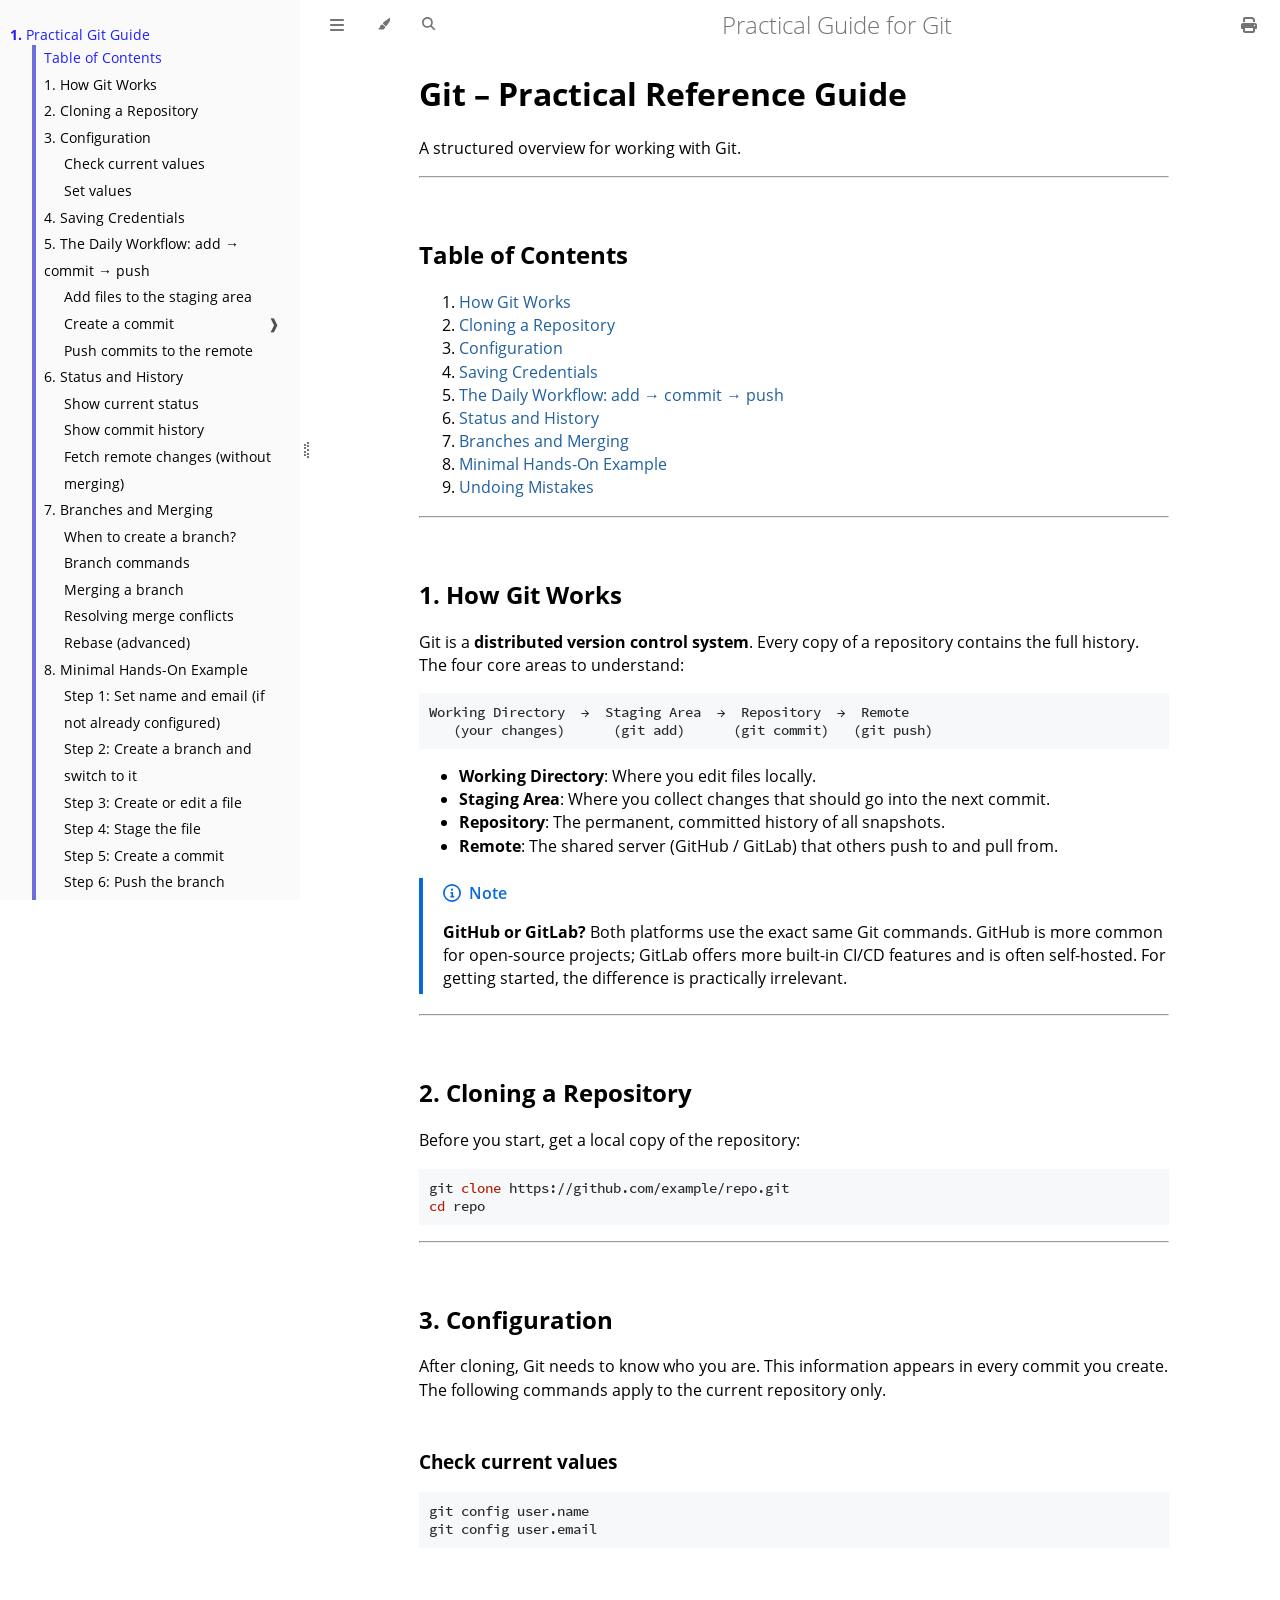
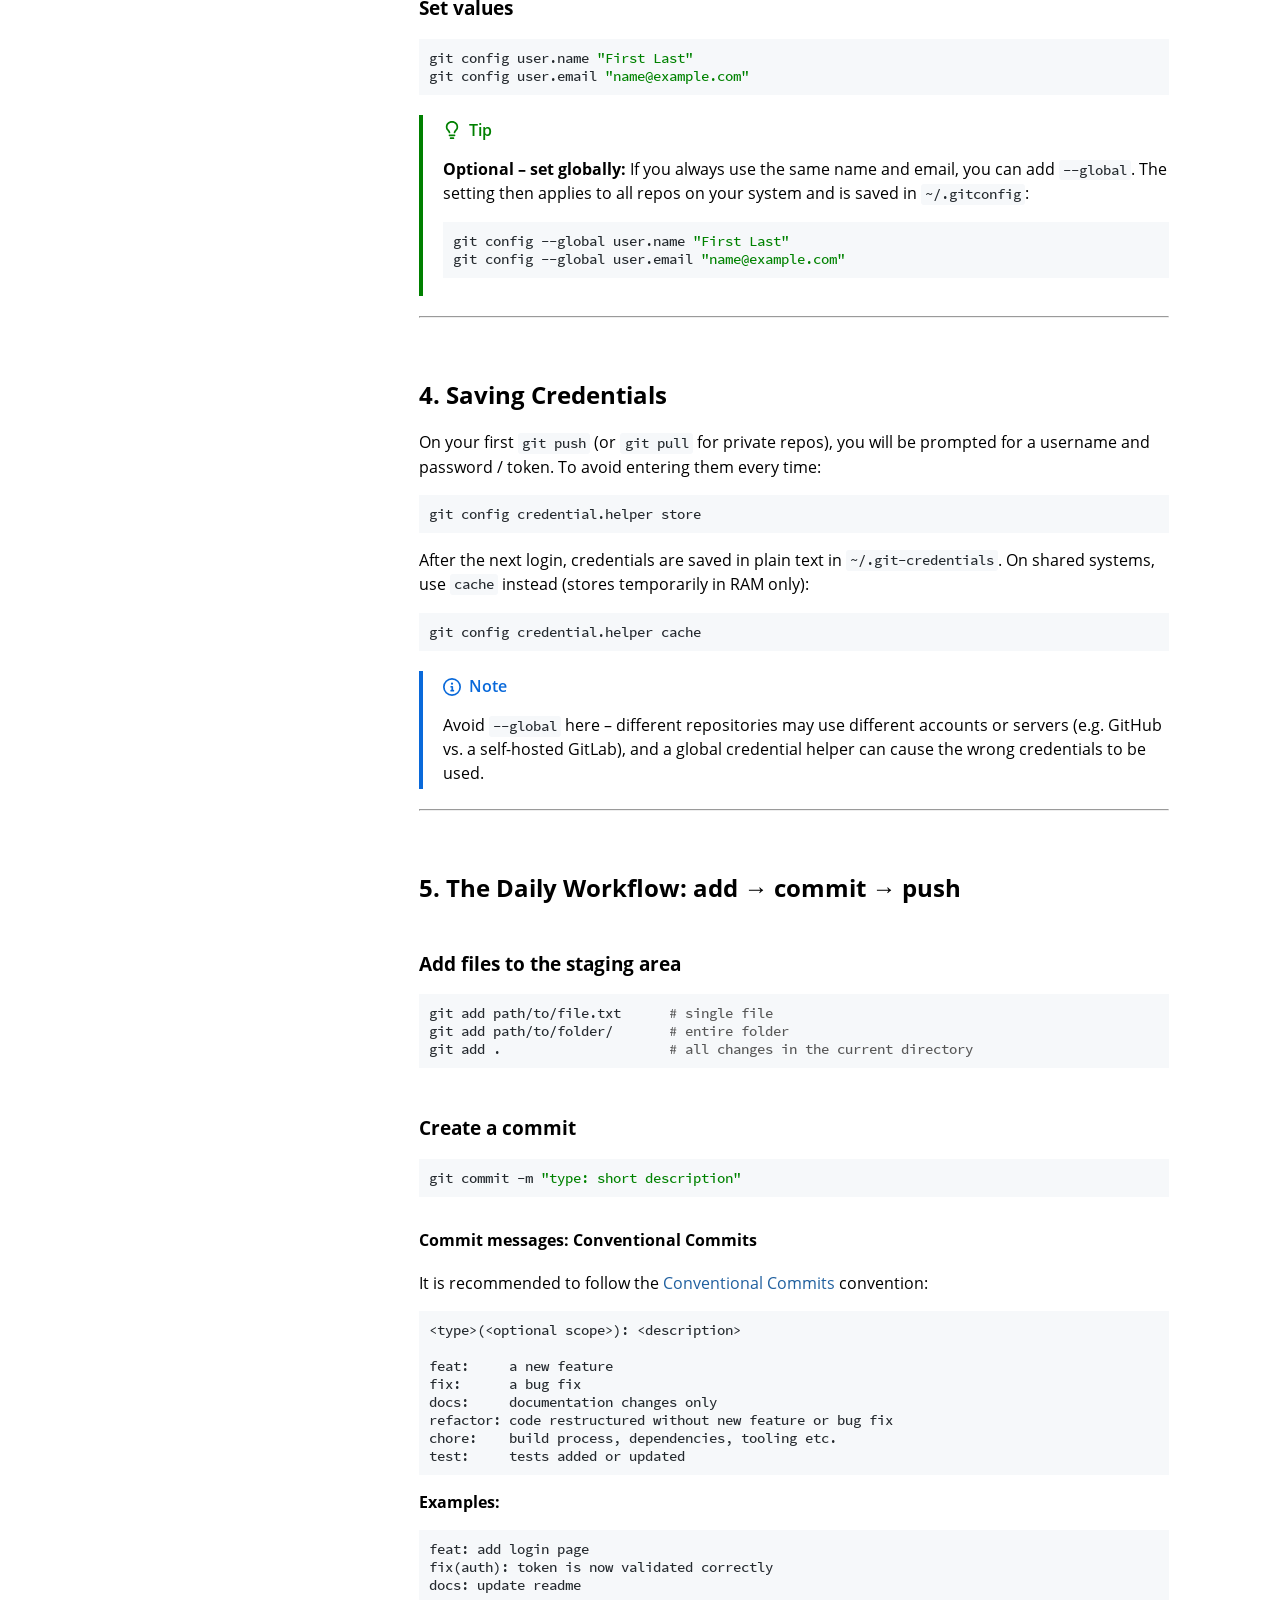
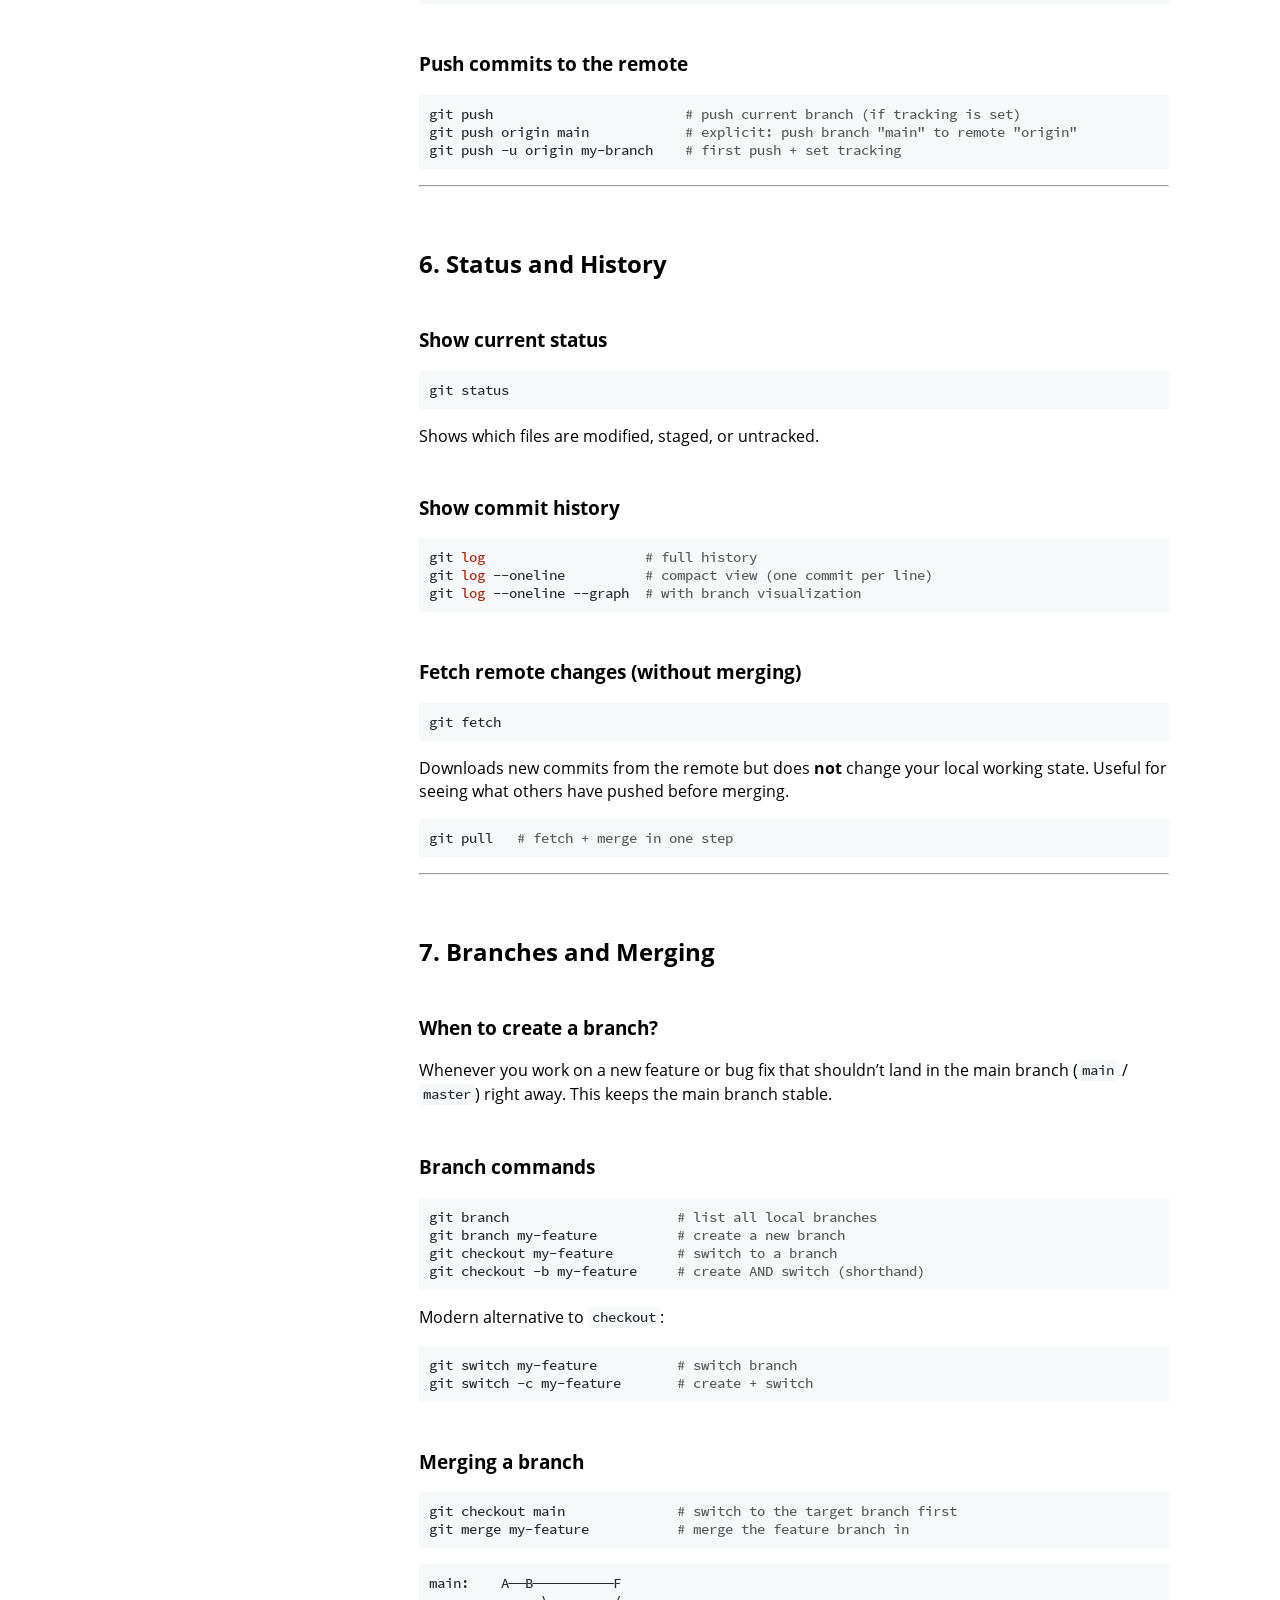
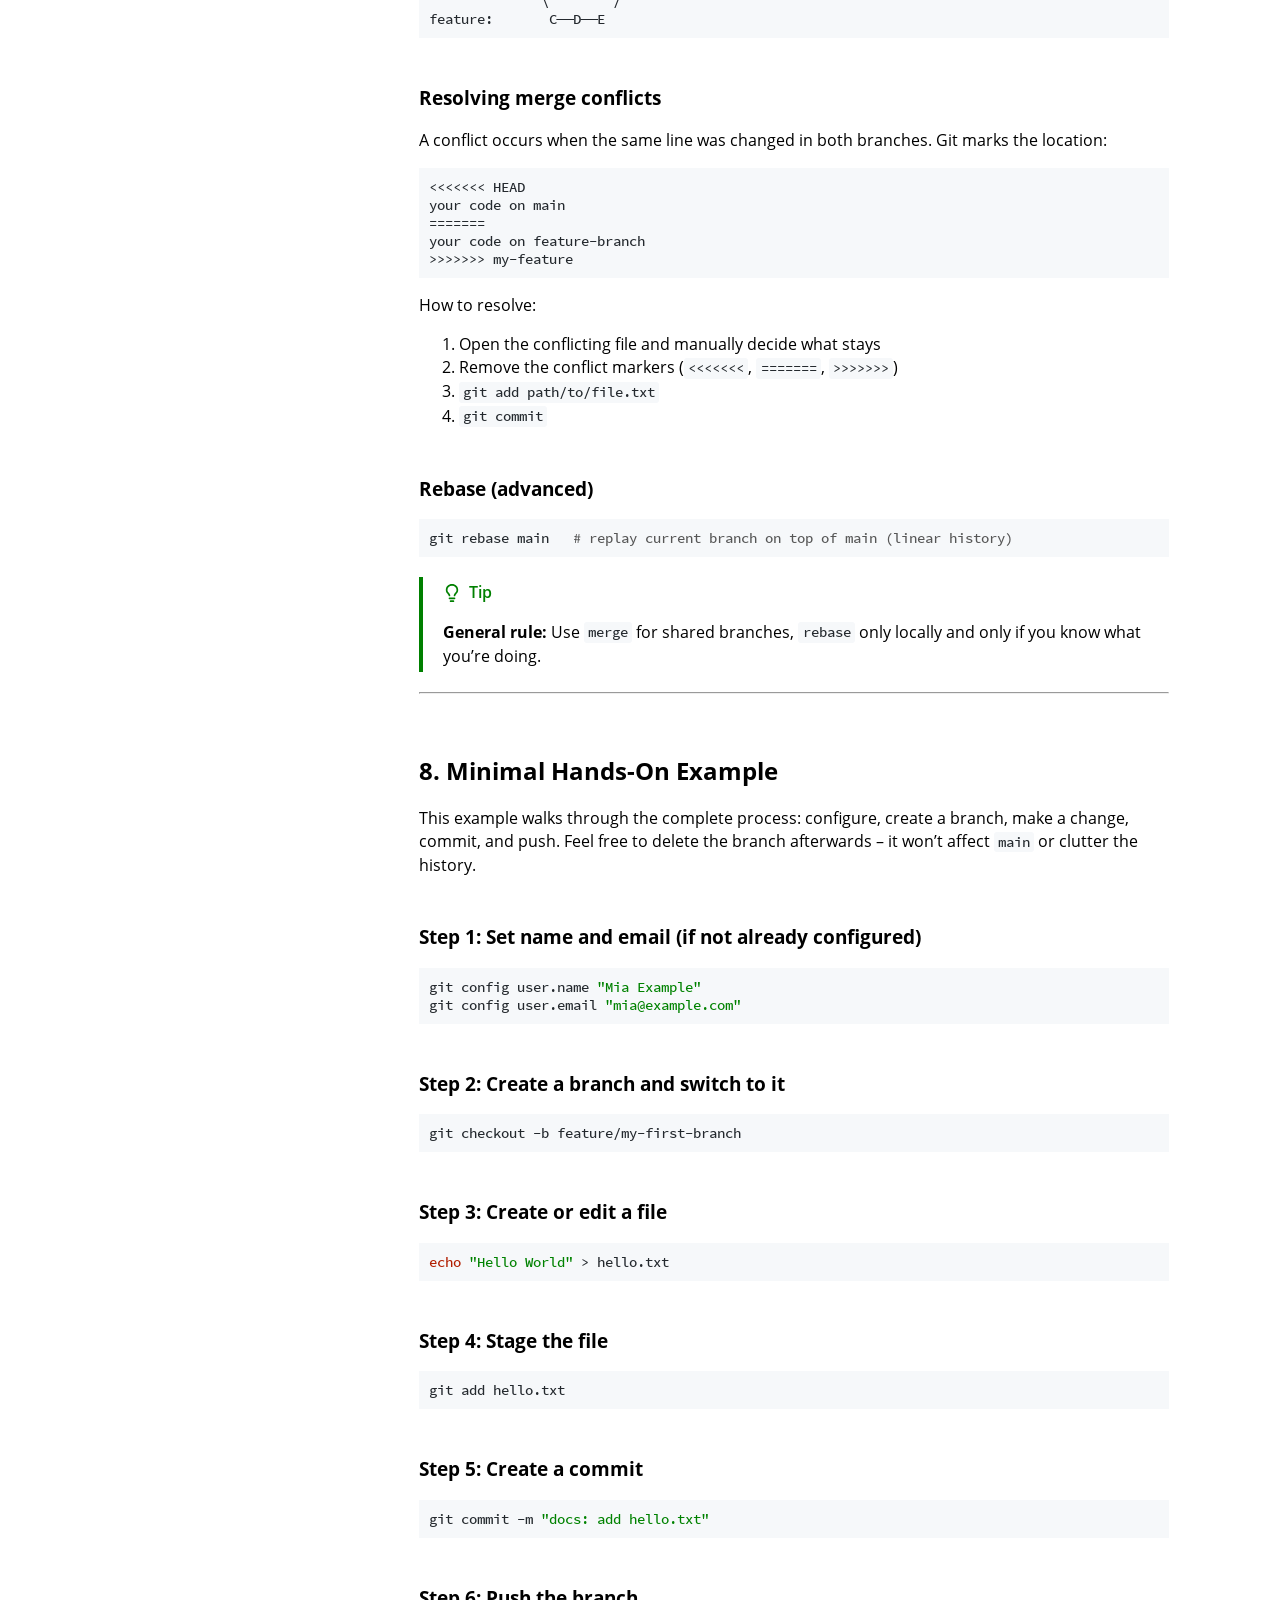
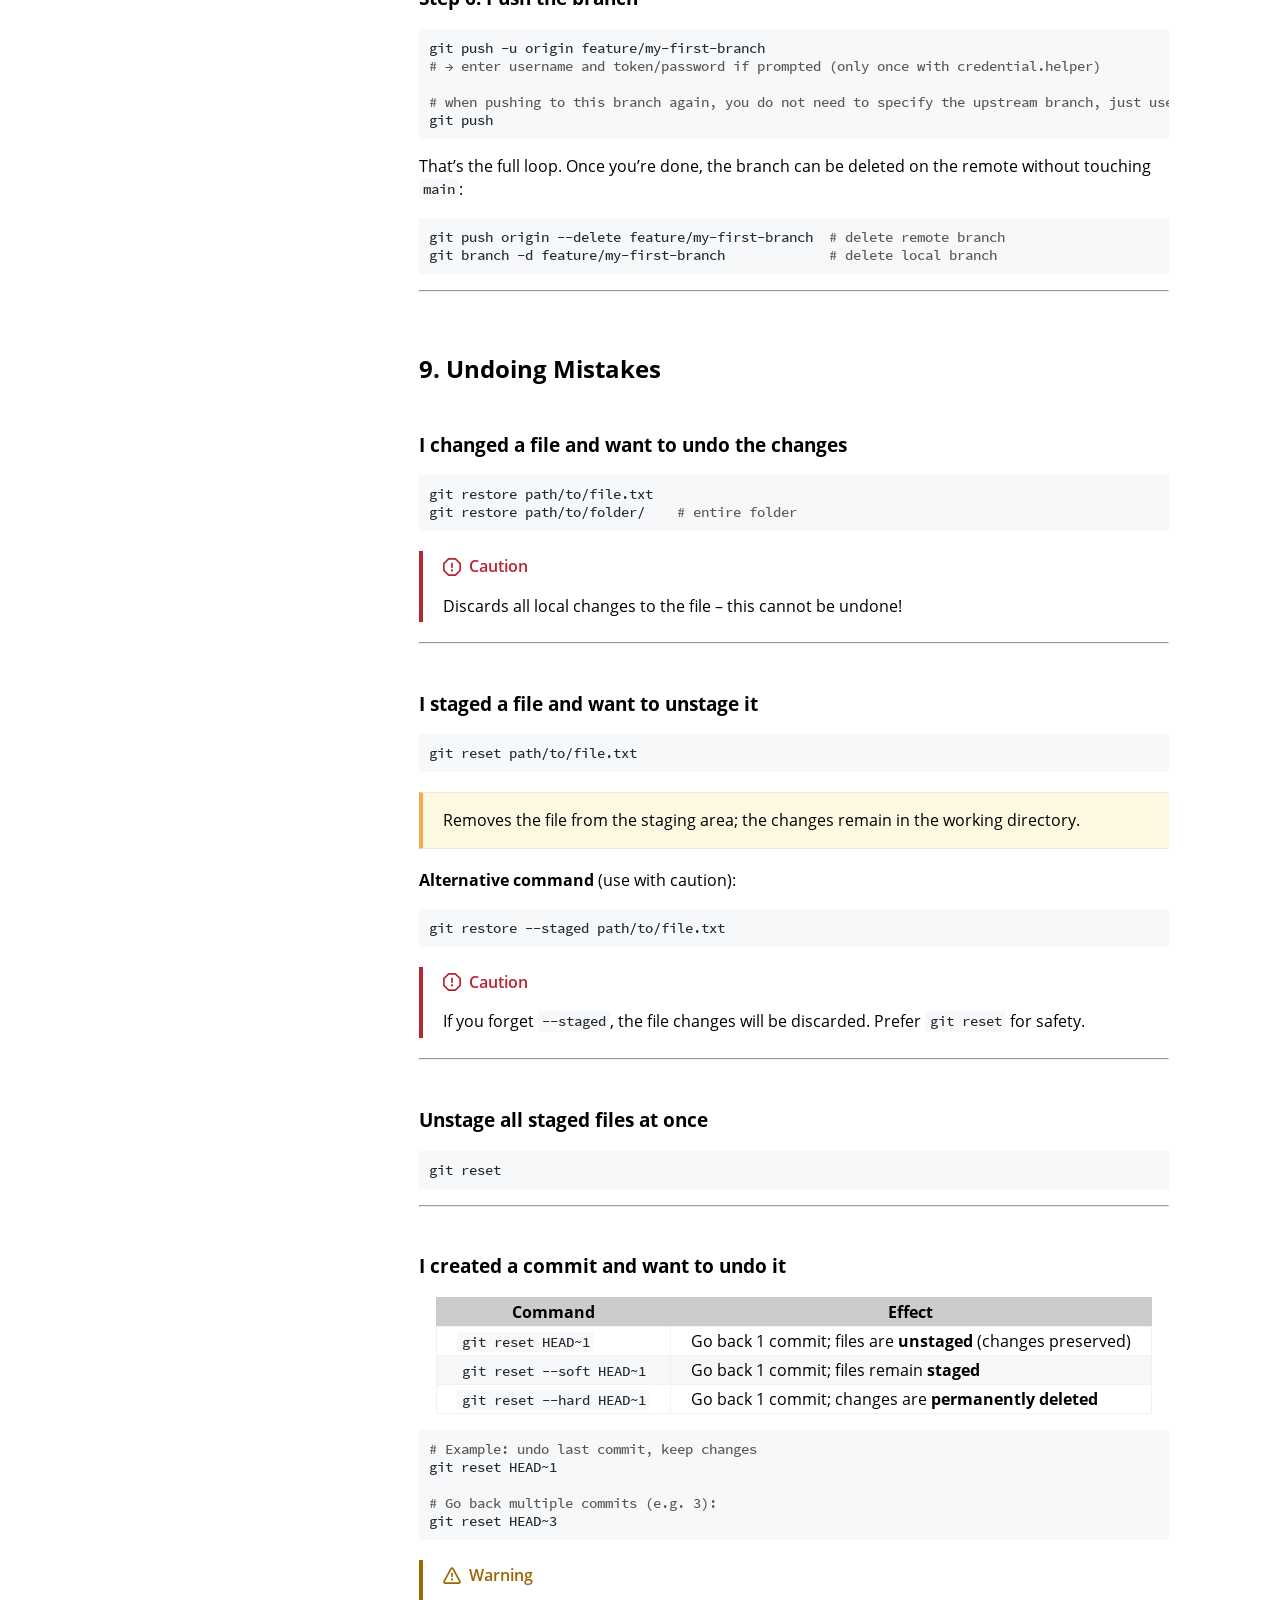
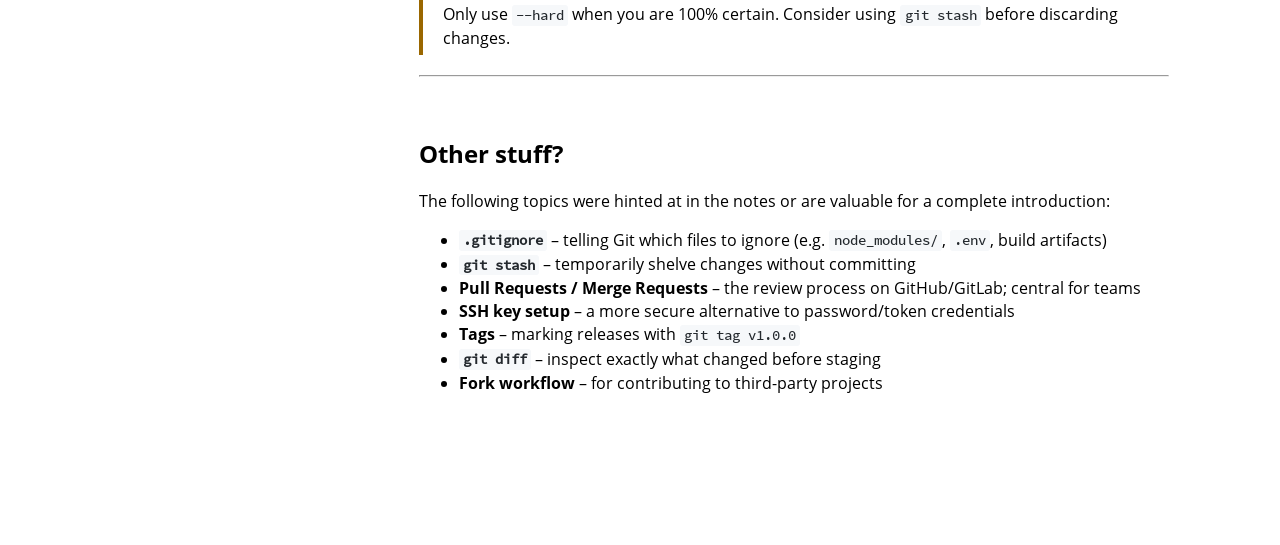
==== commit 15c9b621: "deploy: 3155870d8760da3dddc256a05b5d01262f64e83c" ====
--- a/index.html
+++ b/index.html
@@ -3,7 +3,7 @@
     <head>
         <!-- Book generated using mdBook -->
         <meta charset="UTF-8">
-        <title>Mein Buch - Practical Guide for Git</title>
+        <title>Practical Git Guide - Practical Guide for Git</title>
 
 
         <!-- Custom HTML head -->
@@ -36,10 +36,10 @@
             const path_to_root = "";
             const default_light_theme = "light";
             const default_dark_theme = "navy";
-            window.path_to_searchindex_js = "searchindex-320c02b3.js";
+            window.path_to_searchindex_js = "searchindex-e928b47e.js";
         </script>
         <!-- Start loading toc.js asap -->
-        <script src="toc-c7a260e2.js"></script>
+        <script src="toc-68a54a4f.js"></script>
     </head>
     <body>
     <div id="mdbook-help-container">
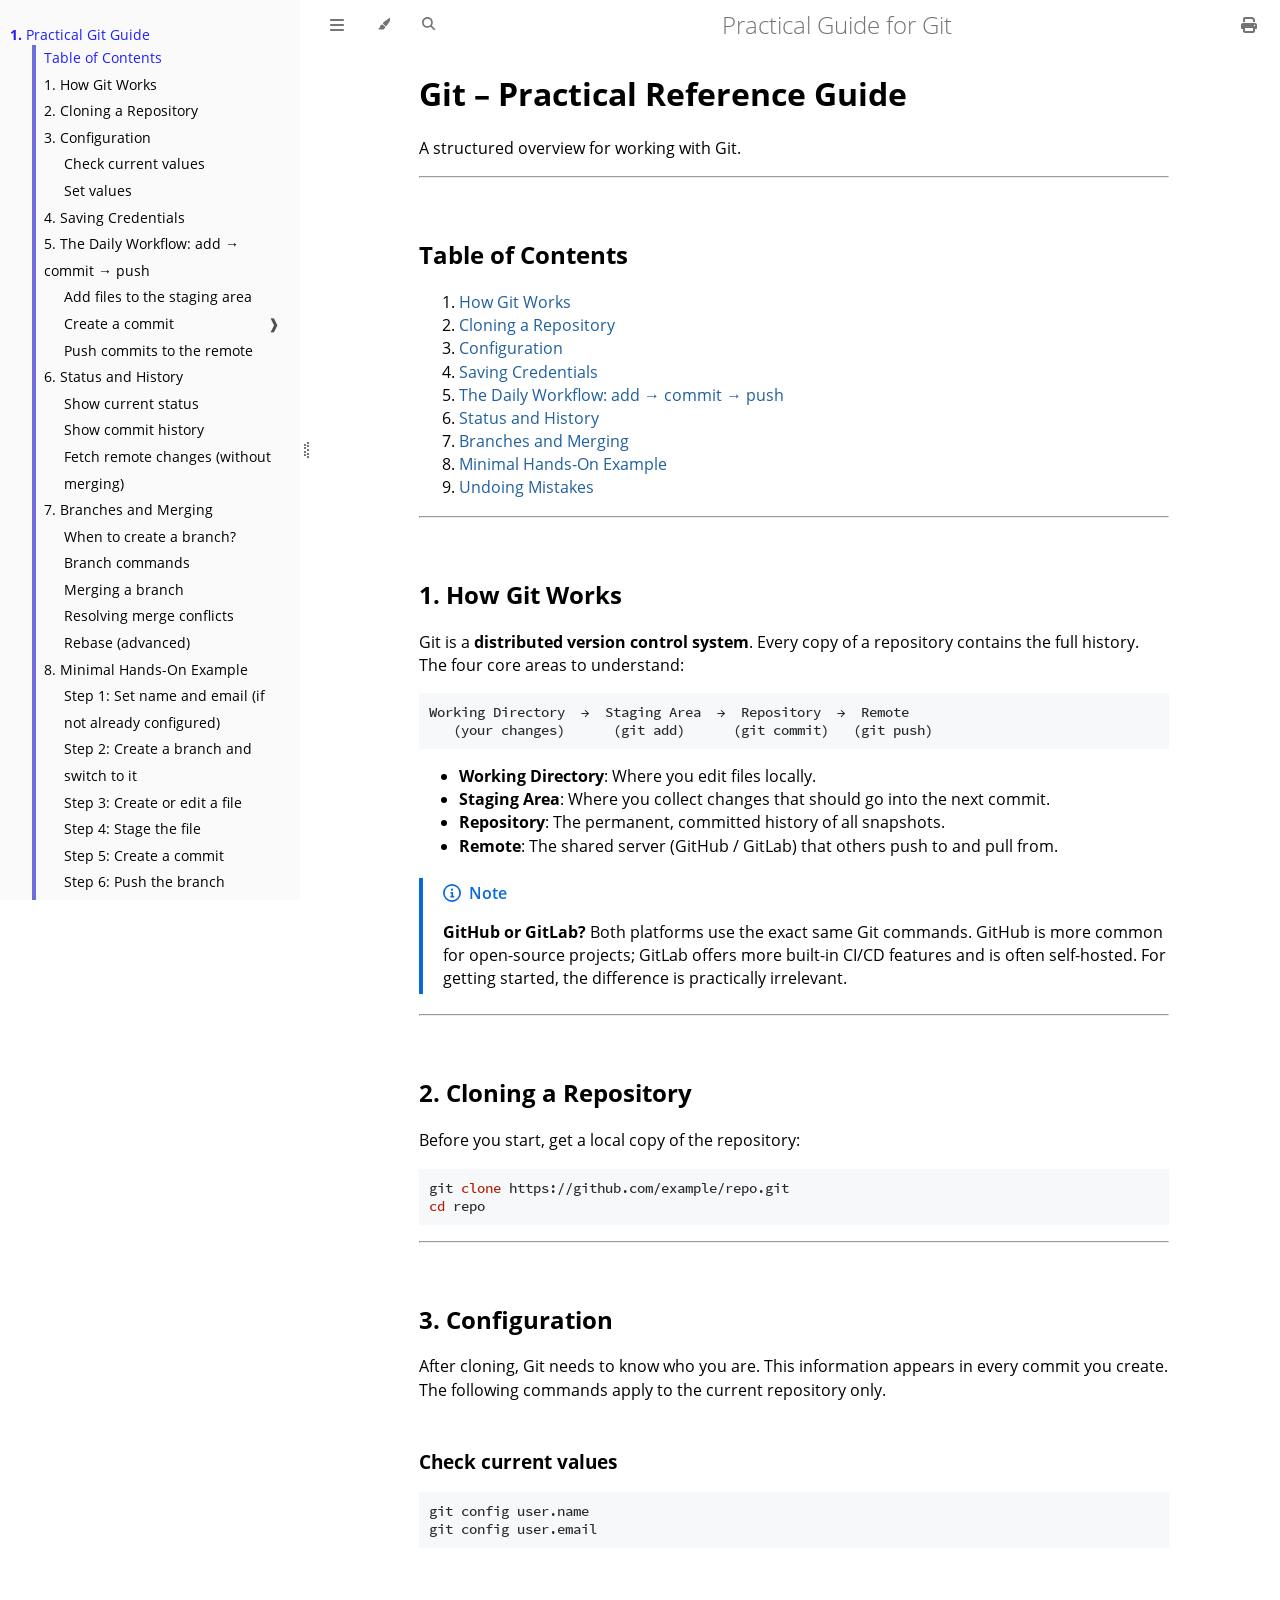
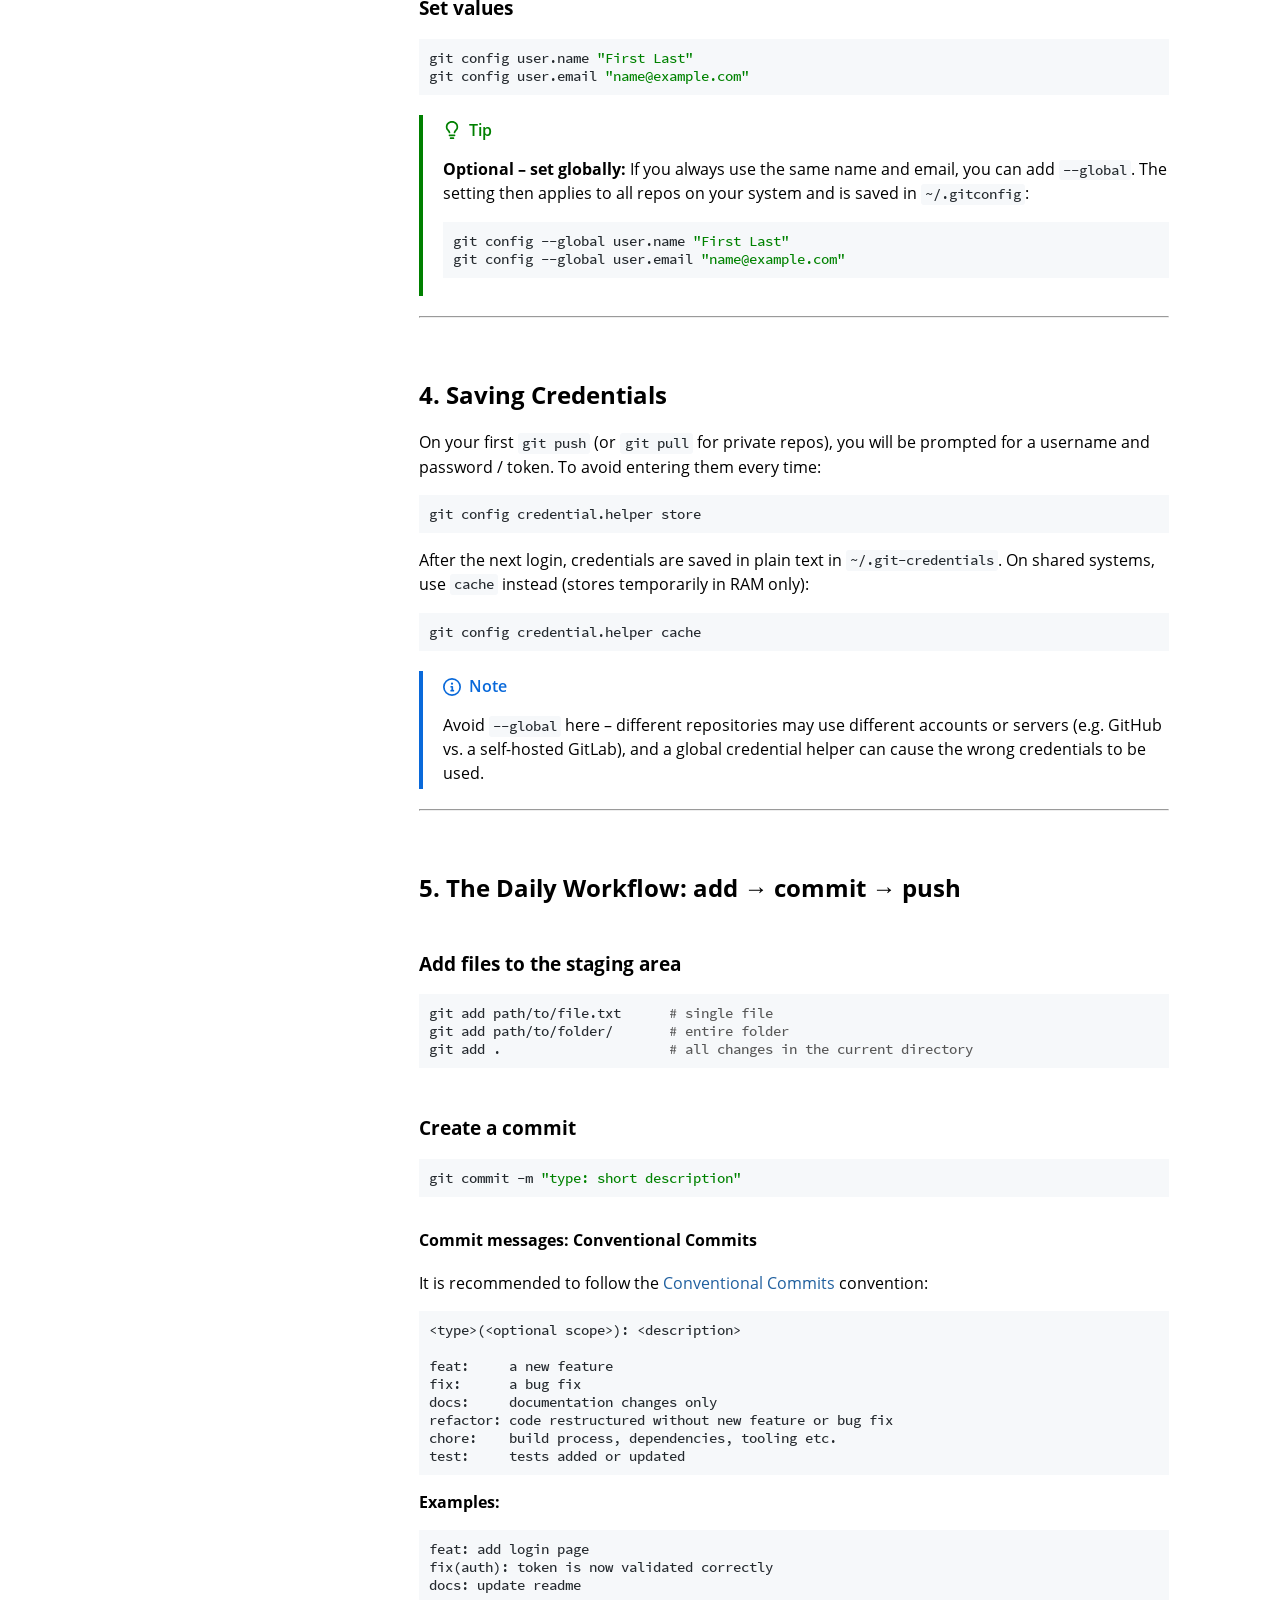
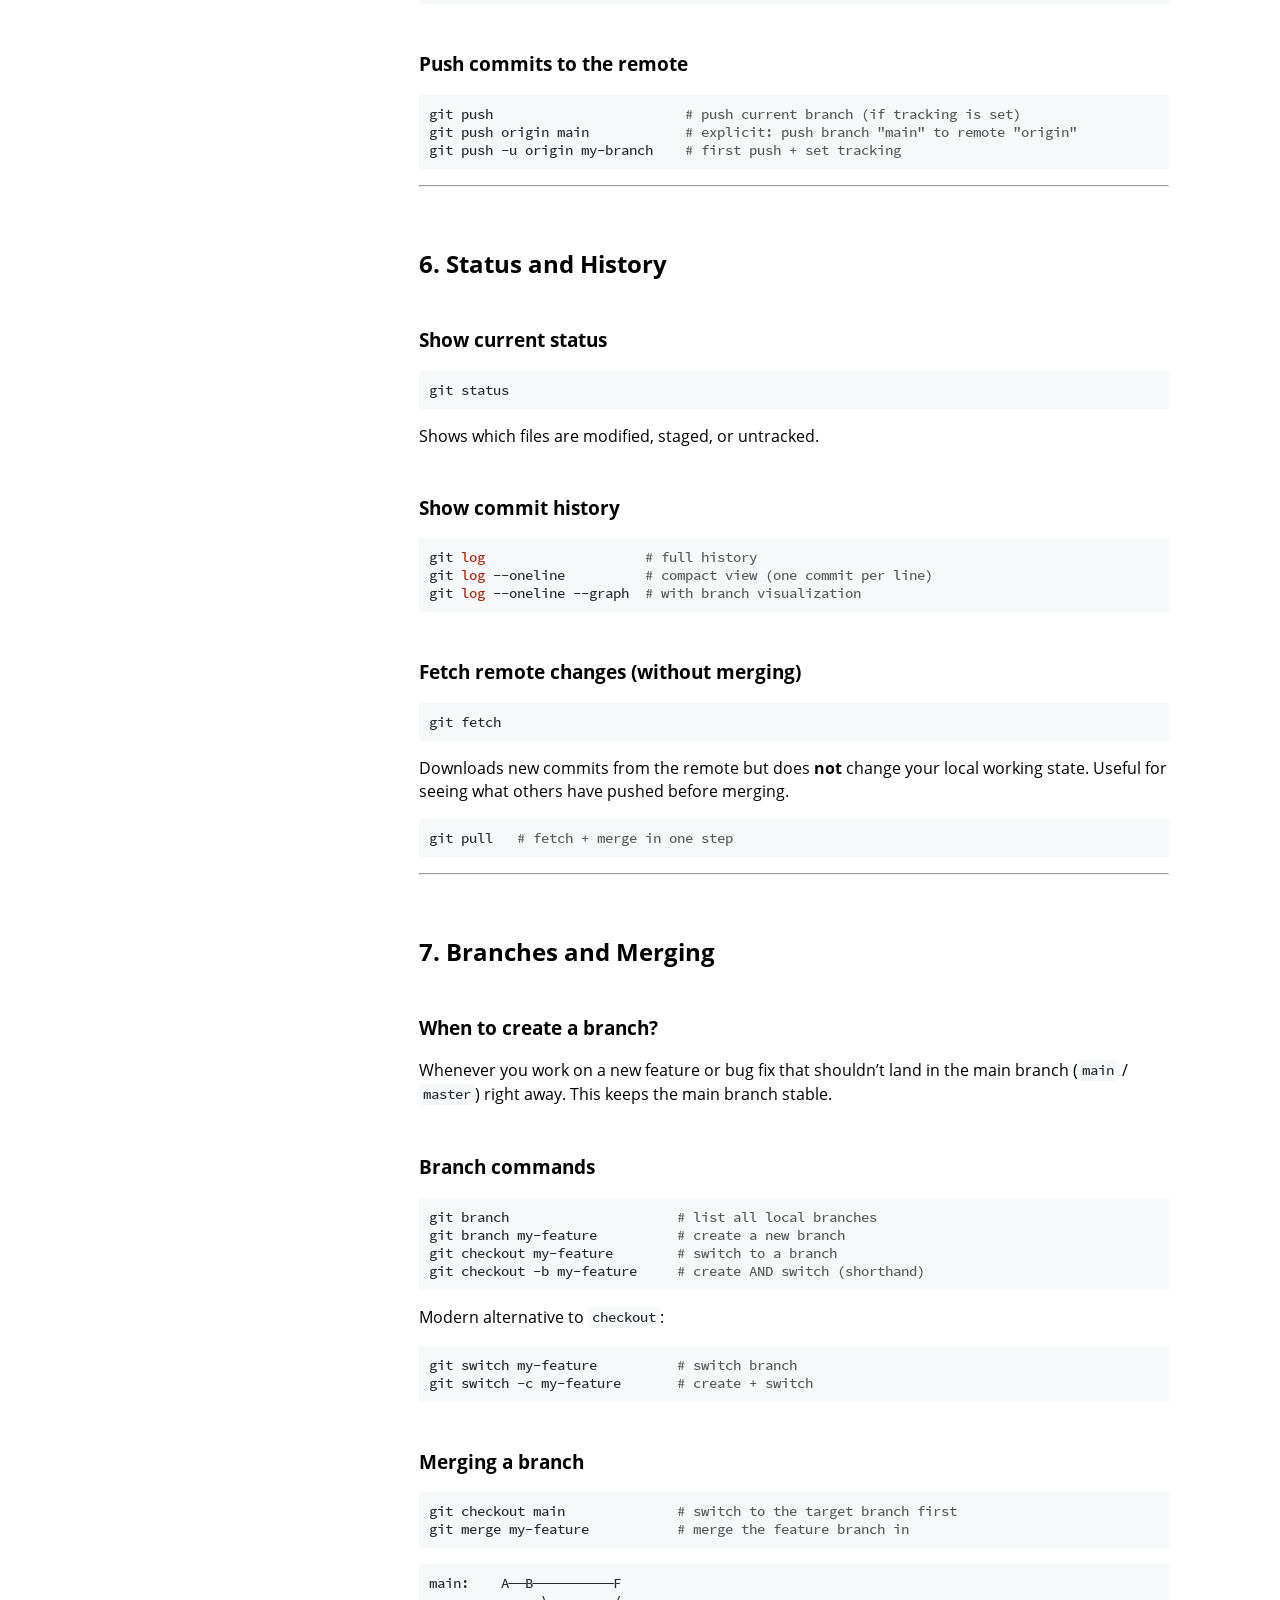
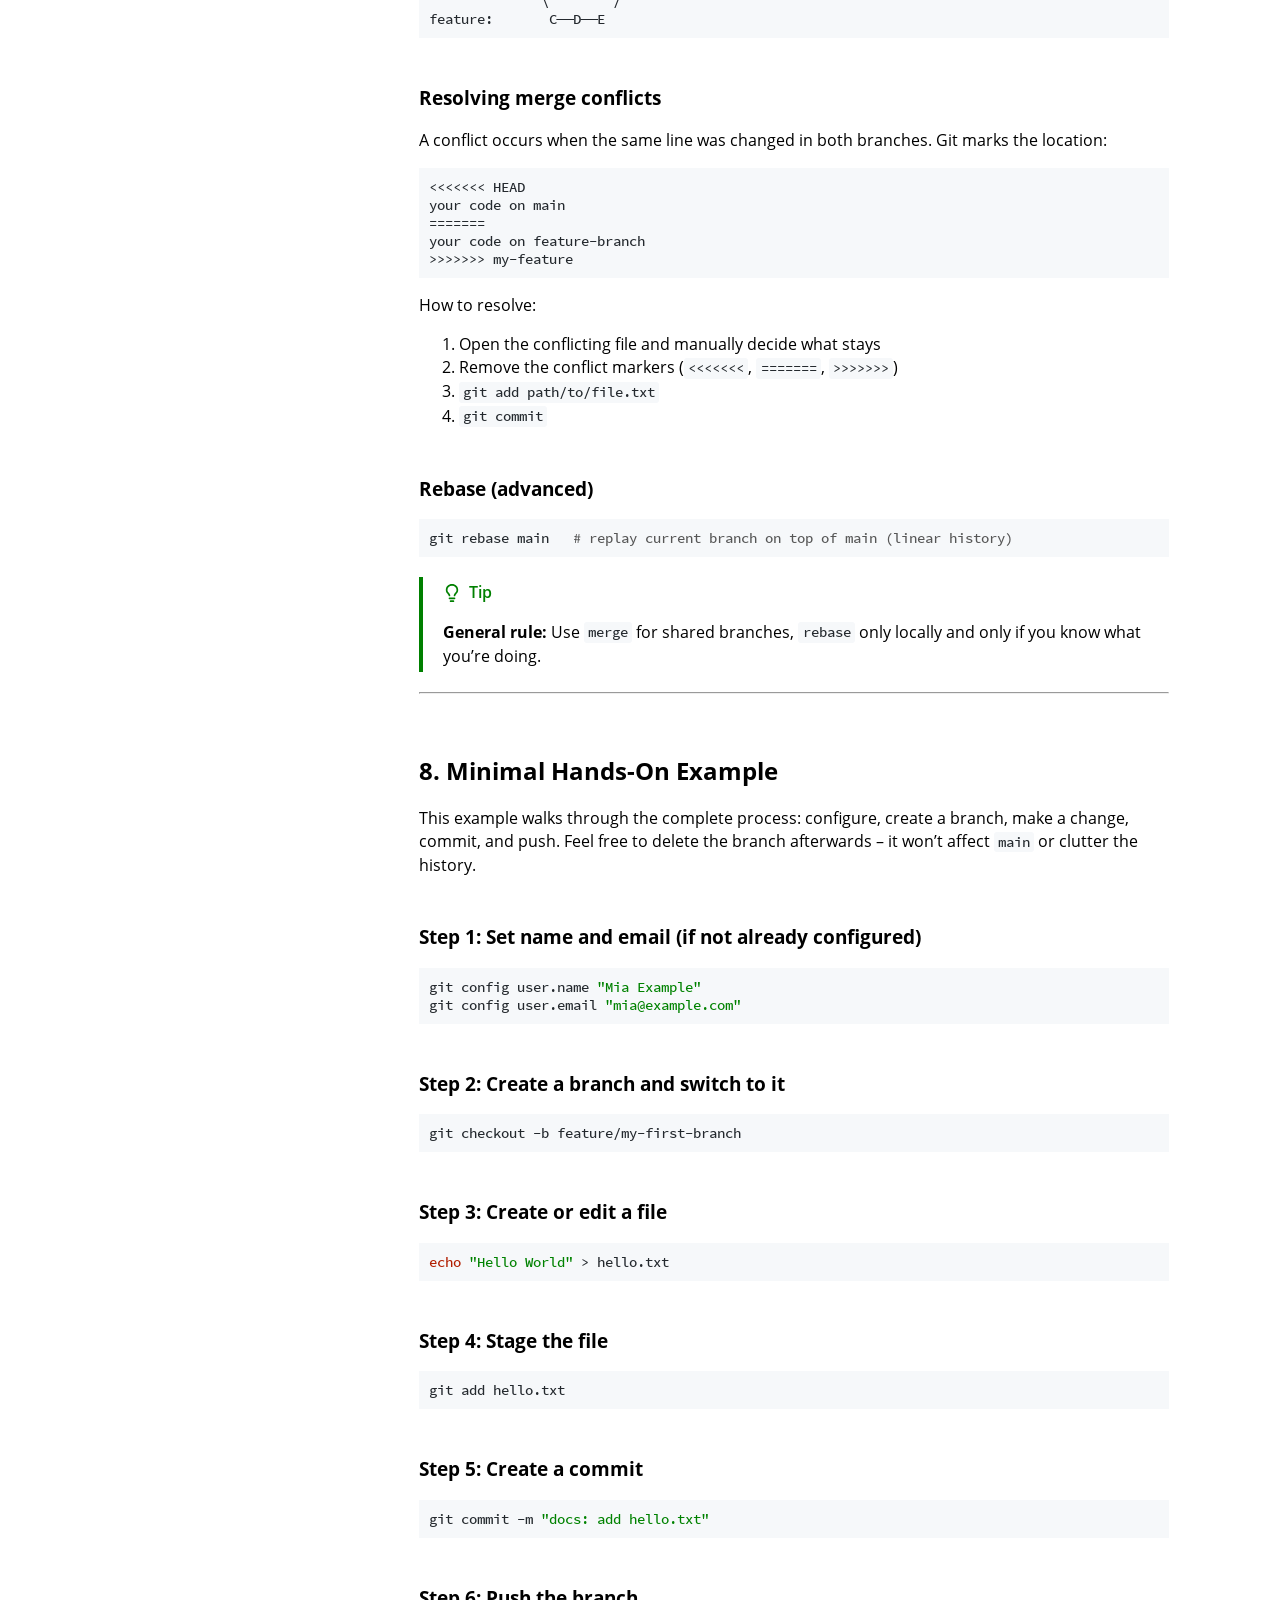
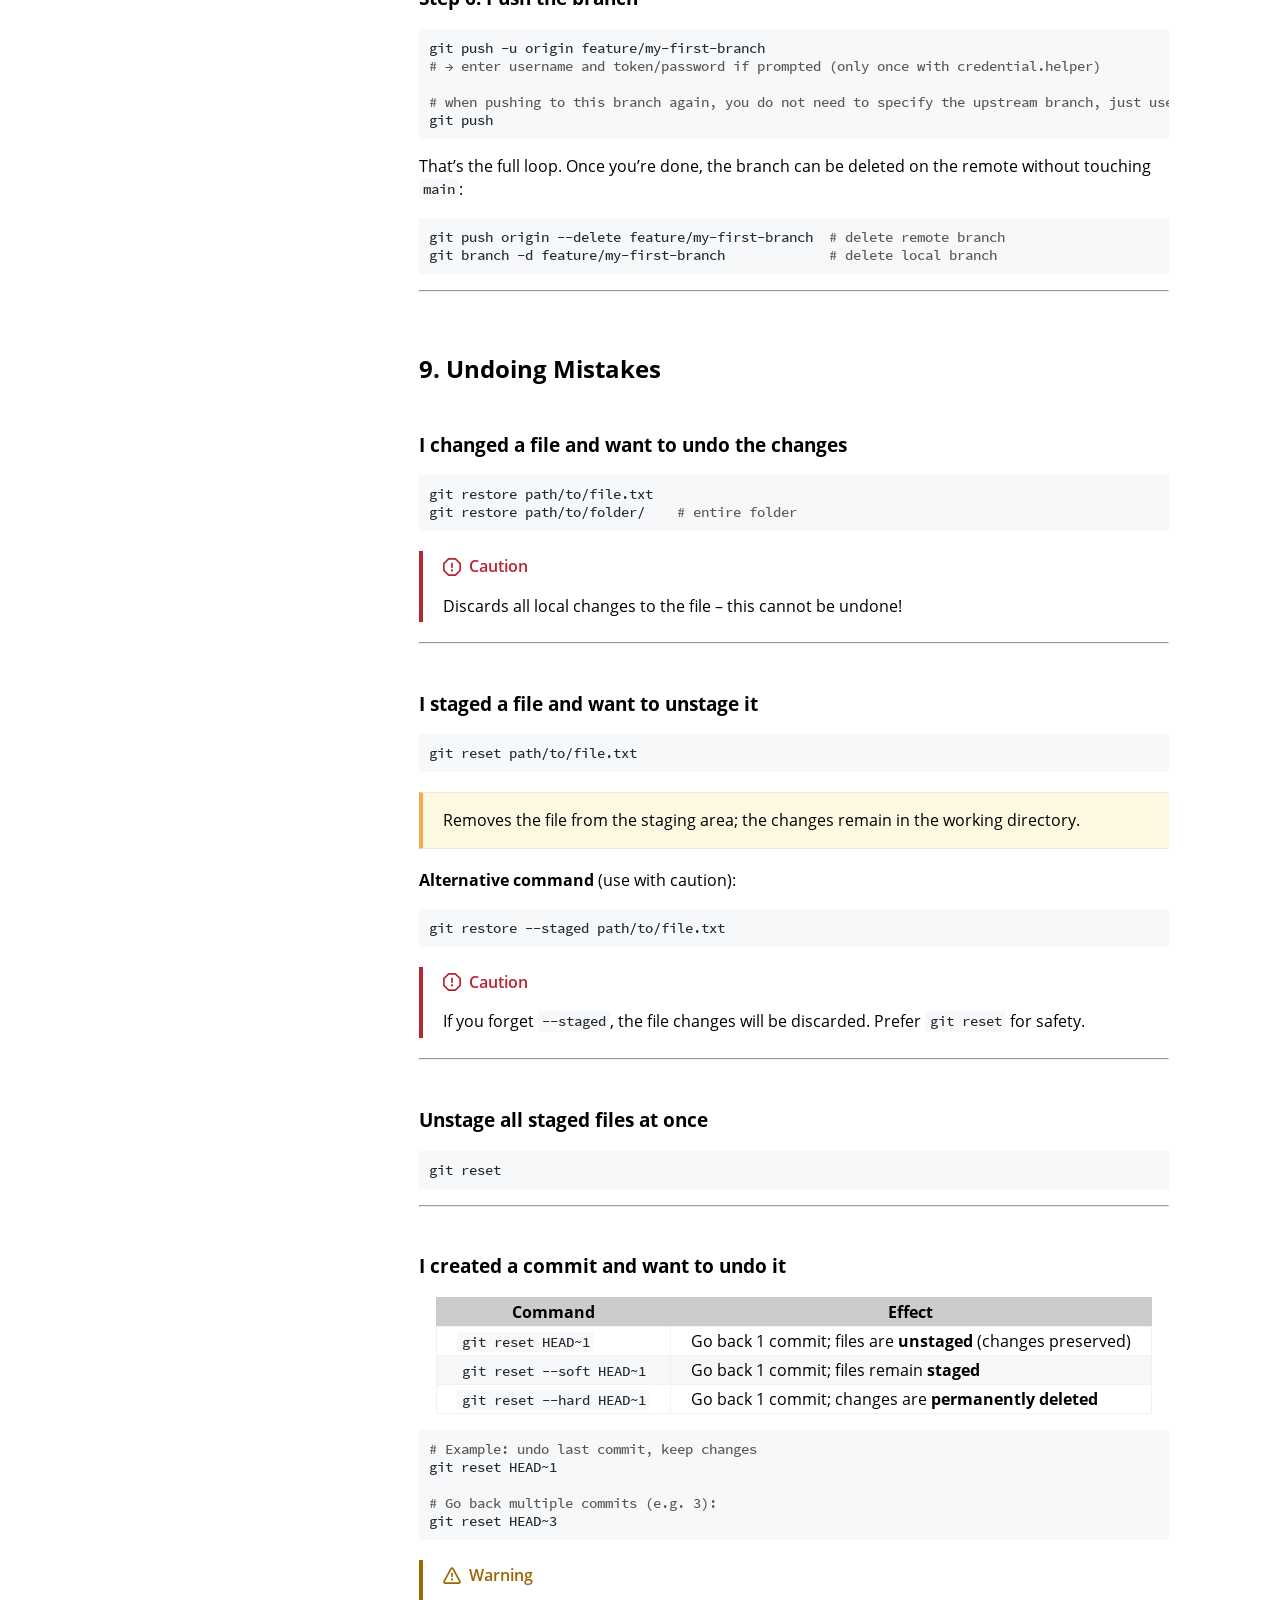
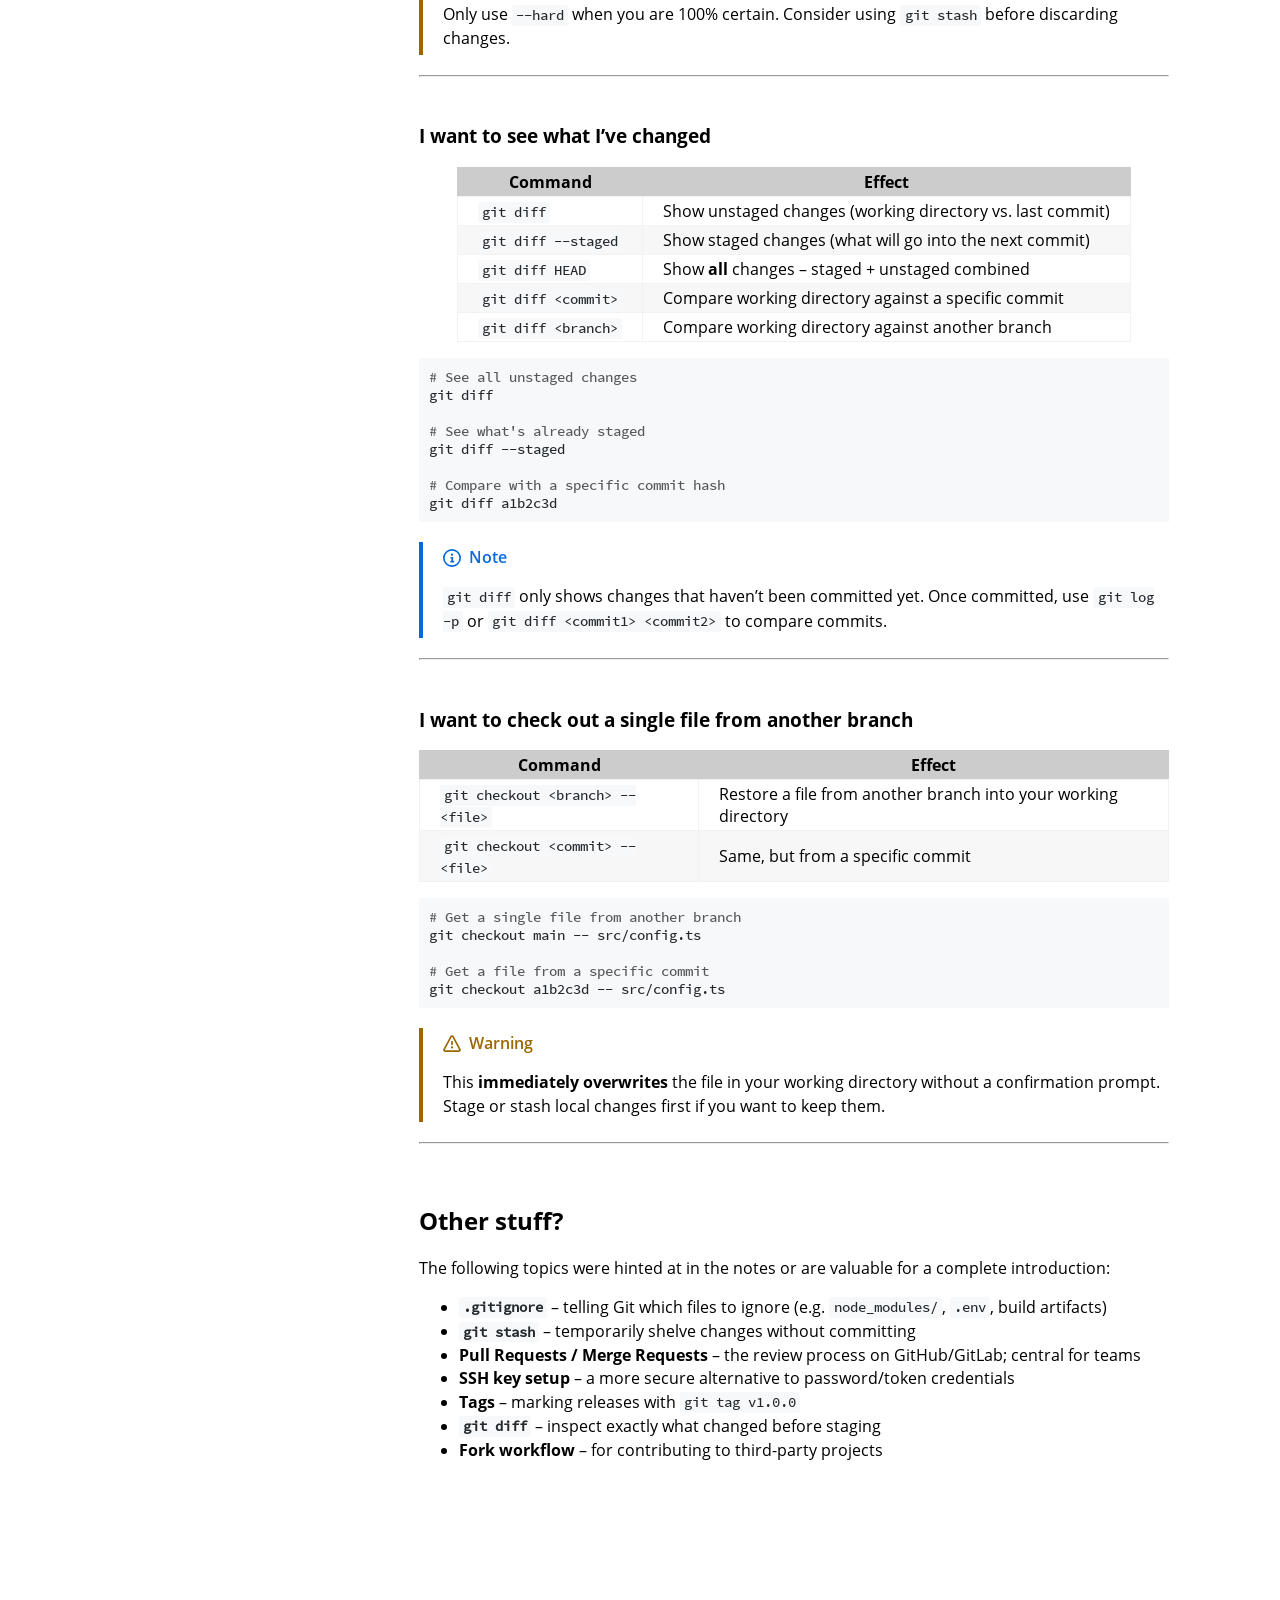
==== commit e5c71568: "deploy: 38b9c70b5c036487f3737cd32527697e4a4bed2a" ====
--- a/index.html
+++ b/index.html
@@ -36,7 +36,7 @@
             const path_to_root = "";
             const default_light_theme = "light";
             const default_dark_theme = "navy";
-            window.path_to_searchindex_js = "searchindex-e928b47e.js";
+            window.path_to_searchindex_js = "searchindex-d9b946f3.js";
         </script>
         <!-- Start loading toc.js asap -->
         <script src="toc-68a54a4f.js"></script>
@@ -417,6 +417,58 @@
 <p>Only use <code>--hard</code> when you are 100% certain. Consider using <code>git stash</code> before discarding changes.</p>
 </blockquote>
 <hr>
+<h3 id="i-want-to-see-what-ive-changed"><a class="header" href="#i-want-to-see-what-ive-changed">I want to see what I’ve changed</a></h3>
+<div class="table-wrapper">
+<table>
+<thead>
+<tr><th>Command</th><th>Effect</th></tr>
+</thead>
+<tbody>
+<tr><td><code>git diff</code></td><td>Show unstaged changes (working directory vs. last commit)</td></tr>
+<tr><td><code>git diff --staged</code></td><td>Show staged changes (what will go into the next commit)</td></tr>
+<tr><td><code>git diff HEAD</code></td><td>Show <strong>all</strong> changes – staged + unstaged combined</td></tr>
+<tr><td><code>git diff &lt;commit&gt;</code></td><td>Compare working directory against a specific commit</td></tr>
+<tr><td><code>git diff &lt;branch&gt;</code></td><td>Compare working directory against another branch</td></tr>
+</tbody>
+</table>
+</div>
+<pre><code class="language-bash"># See all unstaged changes
+git diff
+
+# See what's already staged
+git diff --staged
+
+# Compare with a specific commit hash
+git diff a1b2c3d
+</code></pre>
+<blockquote class="blockquote-tag blockquote-tag-note">
+<p class="blockquote-tag-title"><svg viewbox="0 0 16 16" width="18" height="18"><path d="M0 8a8 8 0 1 1 16 0A8 8 0 0 1 0 8Zm8-6.5a6.5 6.5 0 1 0 0 13 6.5 6.5 0 0 0 0-13ZM6.5 7.75A.75.75 0 0 1 7.25 7h1a.75.75 0 0 1 .75.75v2.75h.25a.75.75 0 0 1 0 1.5h-2a.75.75 0 0 1 0-1.5h.25v-2h-.25a.75.75 0 0 1-.75-.75ZM8 6a1 1 0 1 1 0-2 1 1 0 0 1 0 2Z"></path></svg>Note</p>
+<p><code>git diff</code> only shows changes that haven’t been committed yet. Once committed, use <code>git log -p</code> or <code>git diff &lt;commit1&gt; &lt;commit2&gt;</code> to compare commits.</p>
+</blockquote>
+<hr>
+<h3 id="i-want-to-check-out-a-single-file-from-another-branch"><a class="header" href="#i-want-to-check-out-a-single-file-from-another-branch">I want to check out a single file from another branch</a></h3>
+<div class="table-wrapper">
+<table>
+<thead>
+<tr><th>Command</th><th>Effect</th></tr>
+</thead>
+<tbody>
+<tr><td><code>git checkout &lt;branch&gt; -- &lt;file&gt;</code></td><td>Restore a file from another branch into your working directory</td></tr>
+<tr><td><code>git checkout &lt;commit&gt; -- &lt;file&gt;</code></td><td>Same, but from a specific commit</td></tr>
+</tbody>
+</table>
+</div>
+<pre><code class="language-bash"># Get a single file from another branch
+git checkout main -- src/config.ts
+
+# Get a file from a specific commit
+git checkout a1b2c3d -- src/config.ts
+</code></pre>
+<blockquote class="blockquote-tag blockquote-tag-warning">
+<p class="blockquote-tag-title"><svg viewbox="0 0 16 16" width="18" height="18"><path d="M6.457 1.047c.659-1.234 2.427-1.234 3.086 0l6.082 11.378A1.75 1.75 0 0 1 14.082 15H1.918a1.75 1.75 0 0 1-1.543-2.575Zm1.763.707a.25.25 0 0 0-.44 0L1.698 13.132a.25.25 0 0 0 .22.368h12.164a.25.25 0 0 0 .22-.368Zm.53 3.996v2.5a.75.75 0 0 1-1.5 0v-2.5a.75.75 0 0 1 1.5 0ZM9 11a1 1 0 1 1-2 0 1 1 0 0 1 2 0Z"></path></svg>Warning</p>
+<p>This <strong>immediately overwrites</strong> the file in your working directory without a confirmation prompt. Stage or stash local changes first if you want to keep them.</p>
+</blockquote>
+<hr>
 <h2 id="other-stuff"><a class="header" href="#other-stuff">Other stuff?</a></h2>
 <p>The following topics were hinted at in the notes or are valuable for a complete introduction:</p>
 <ul>
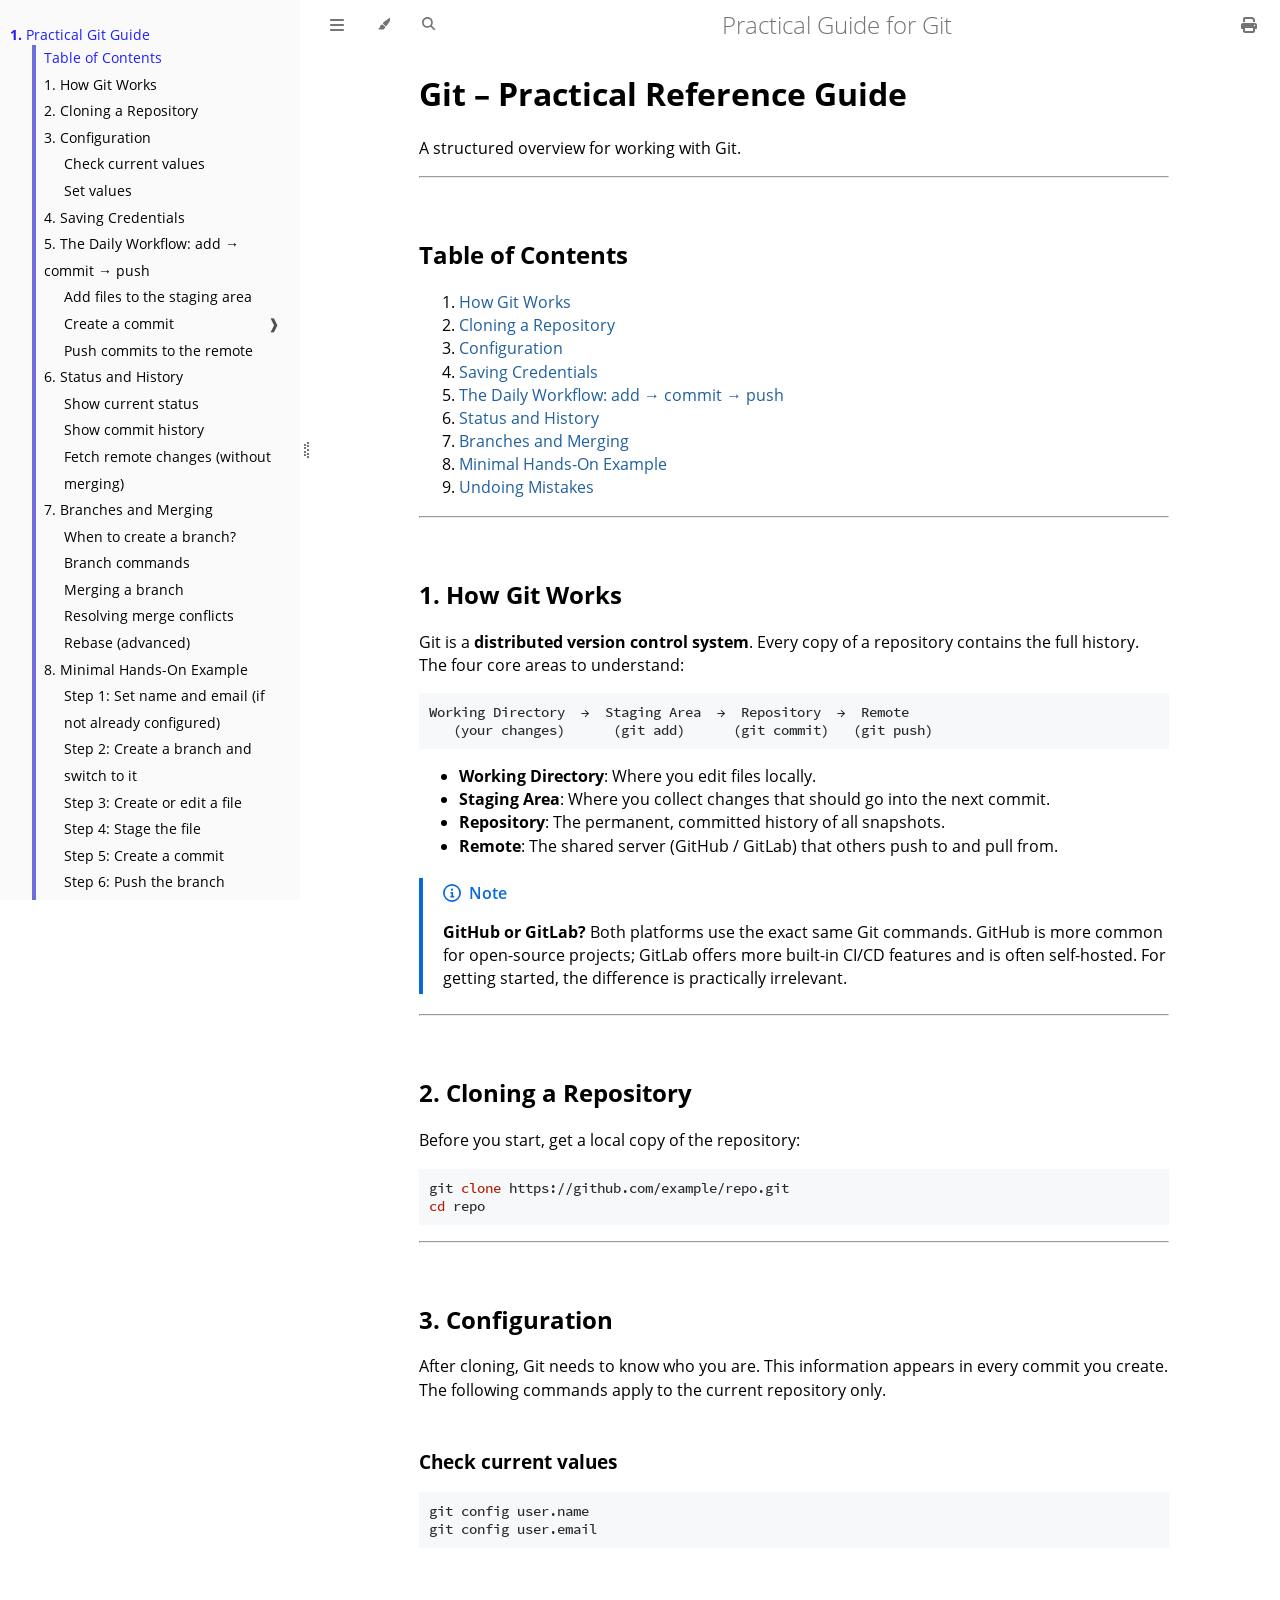
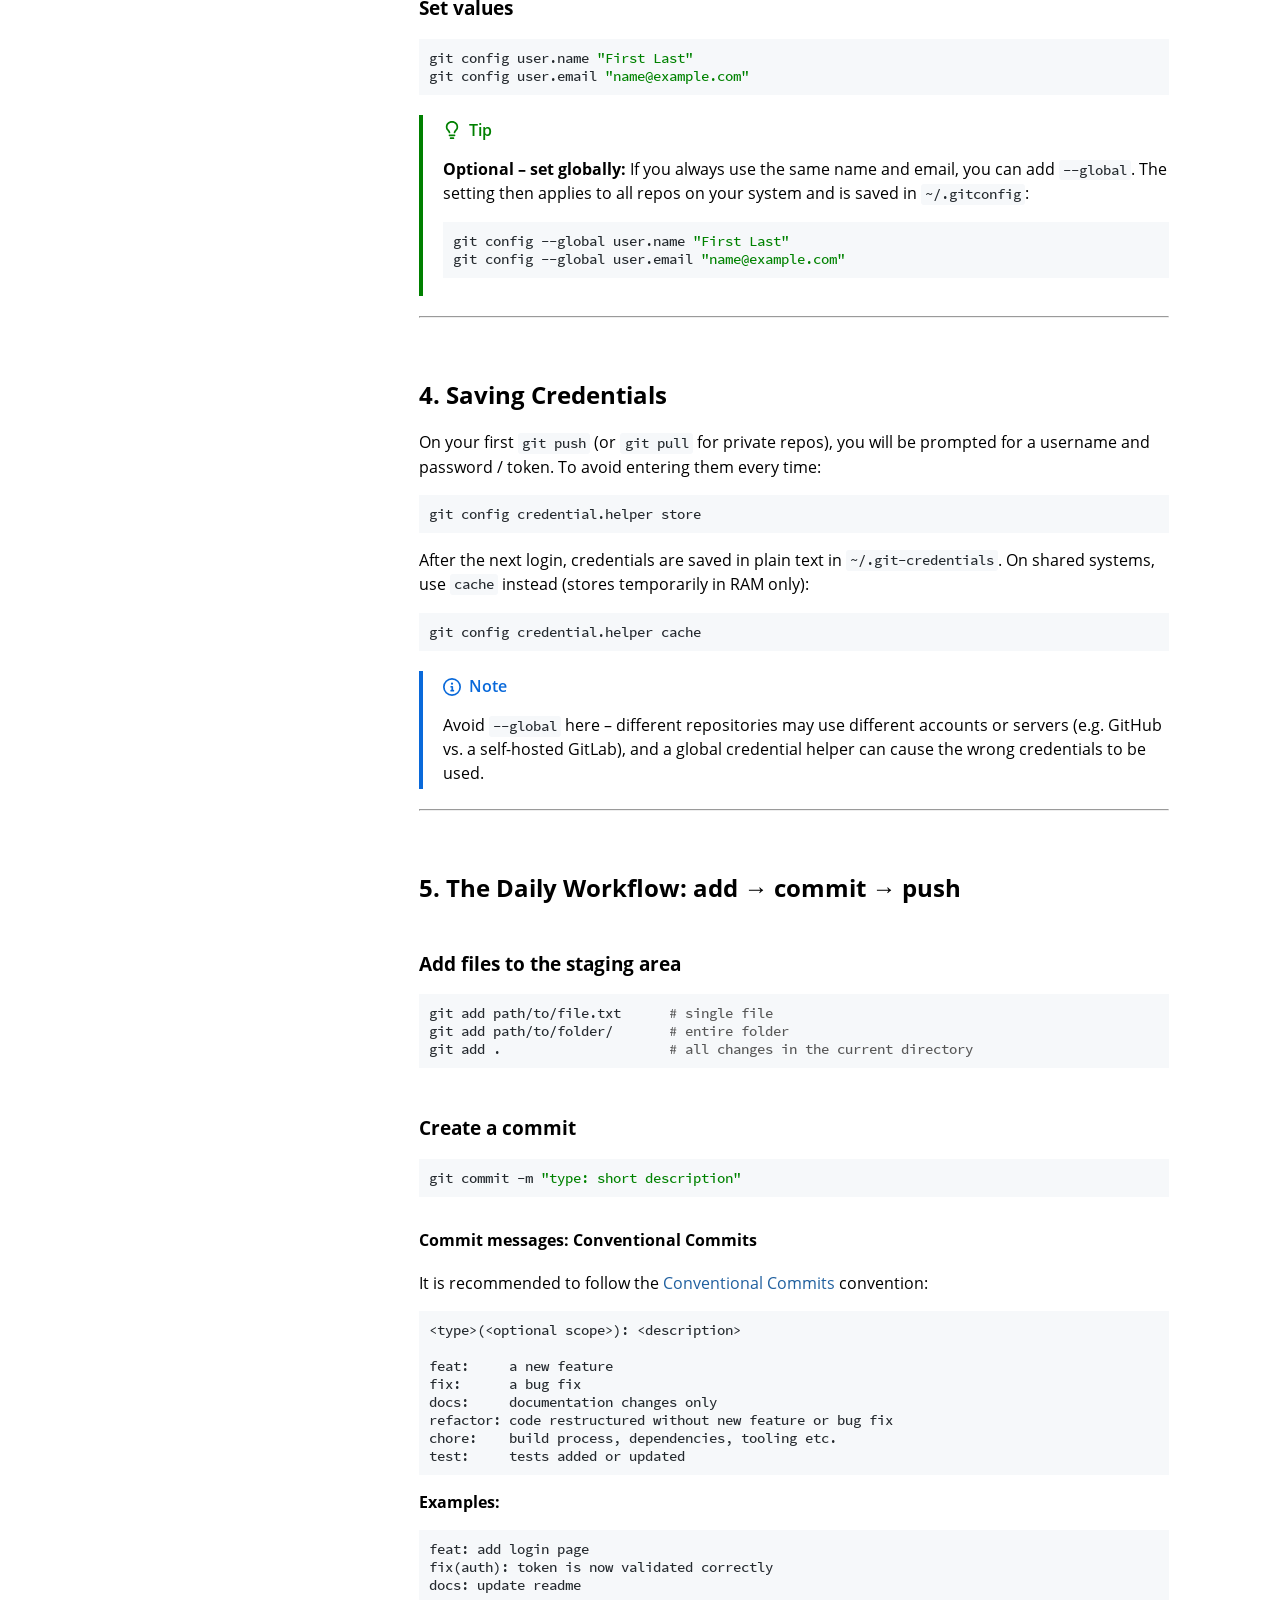
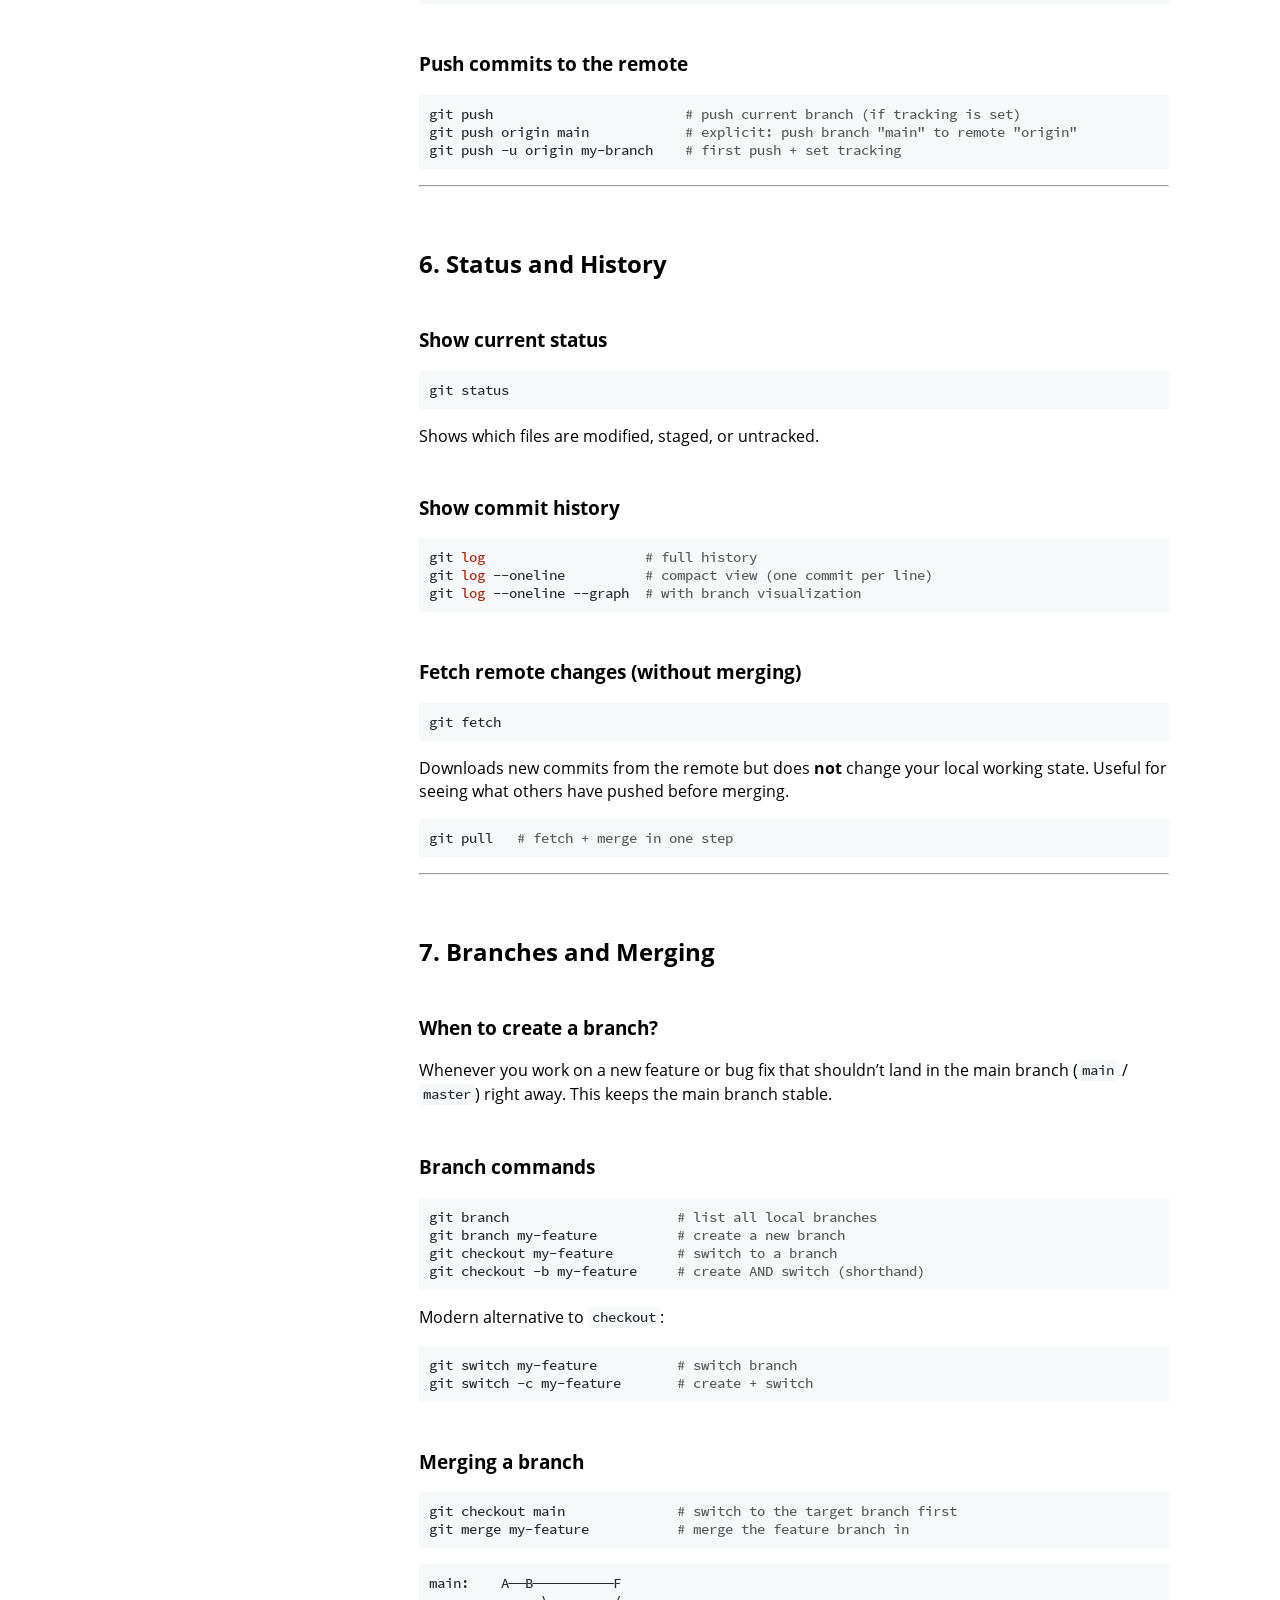
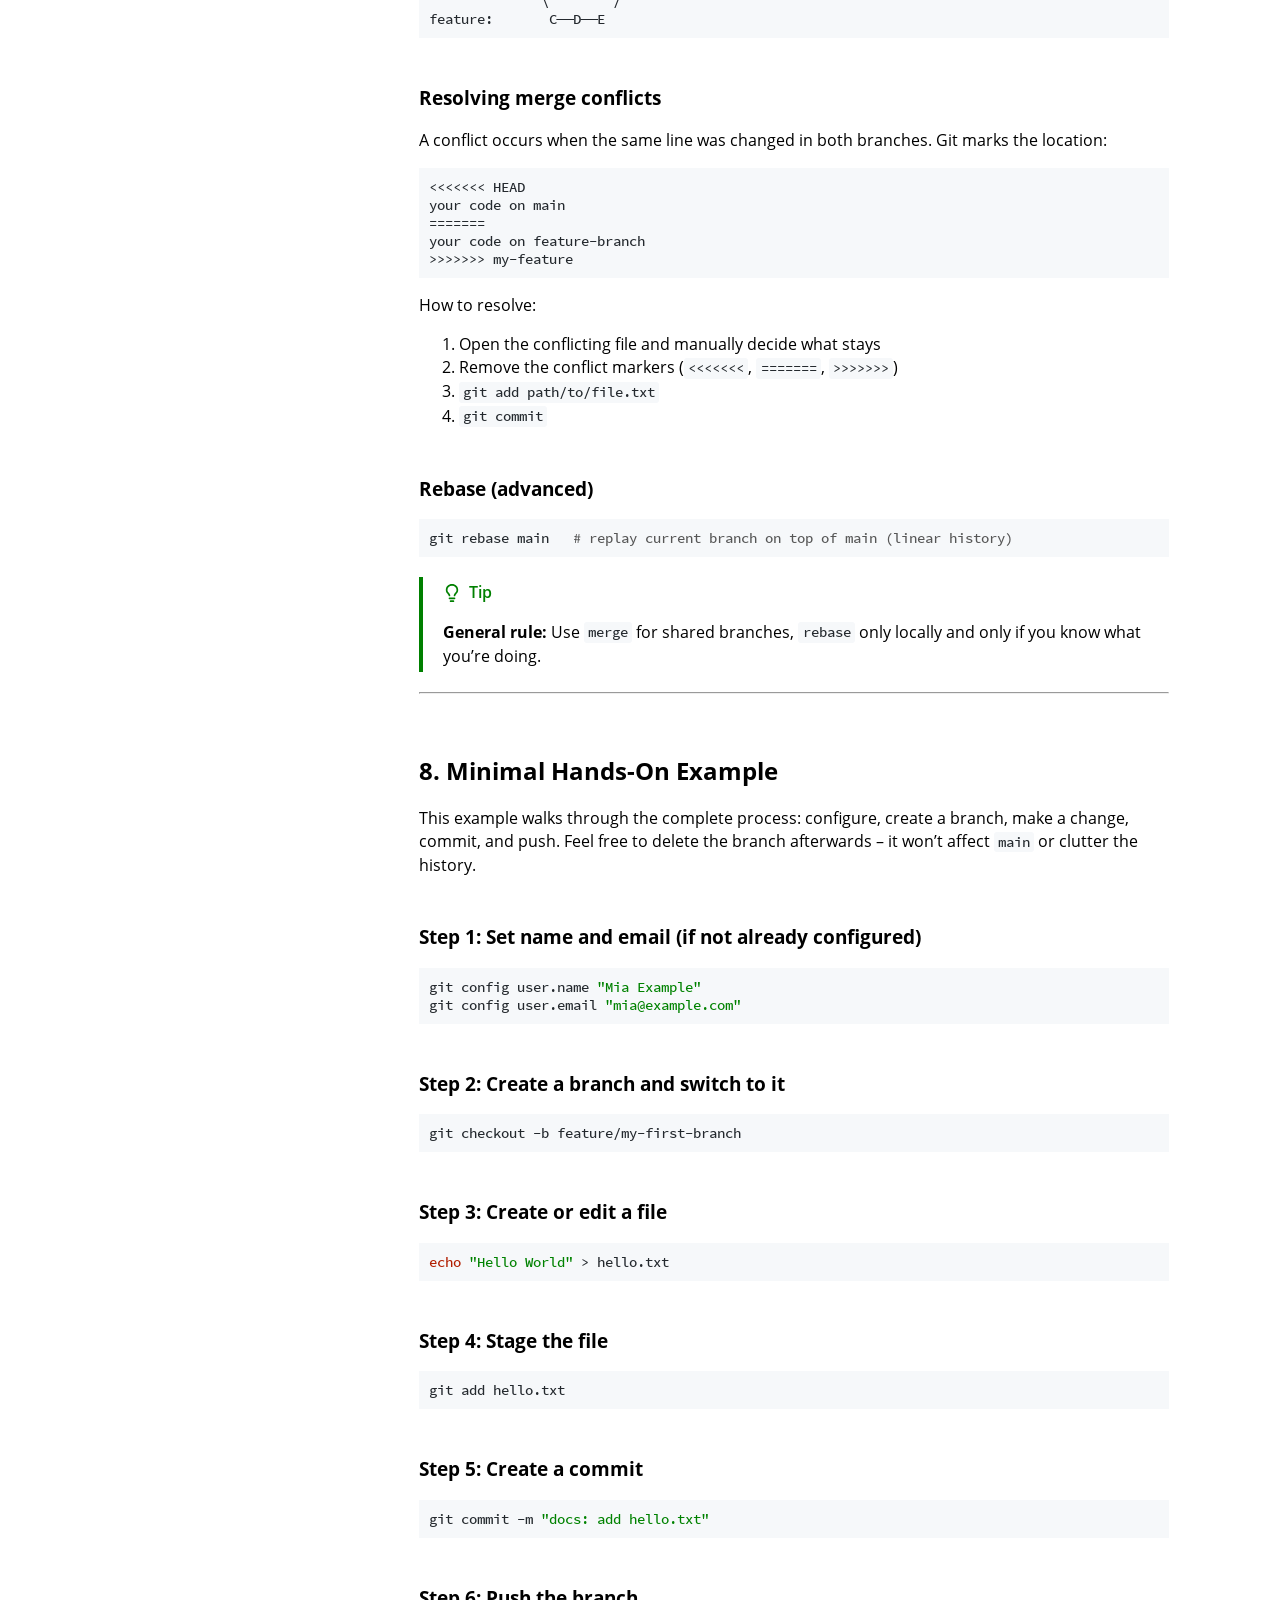
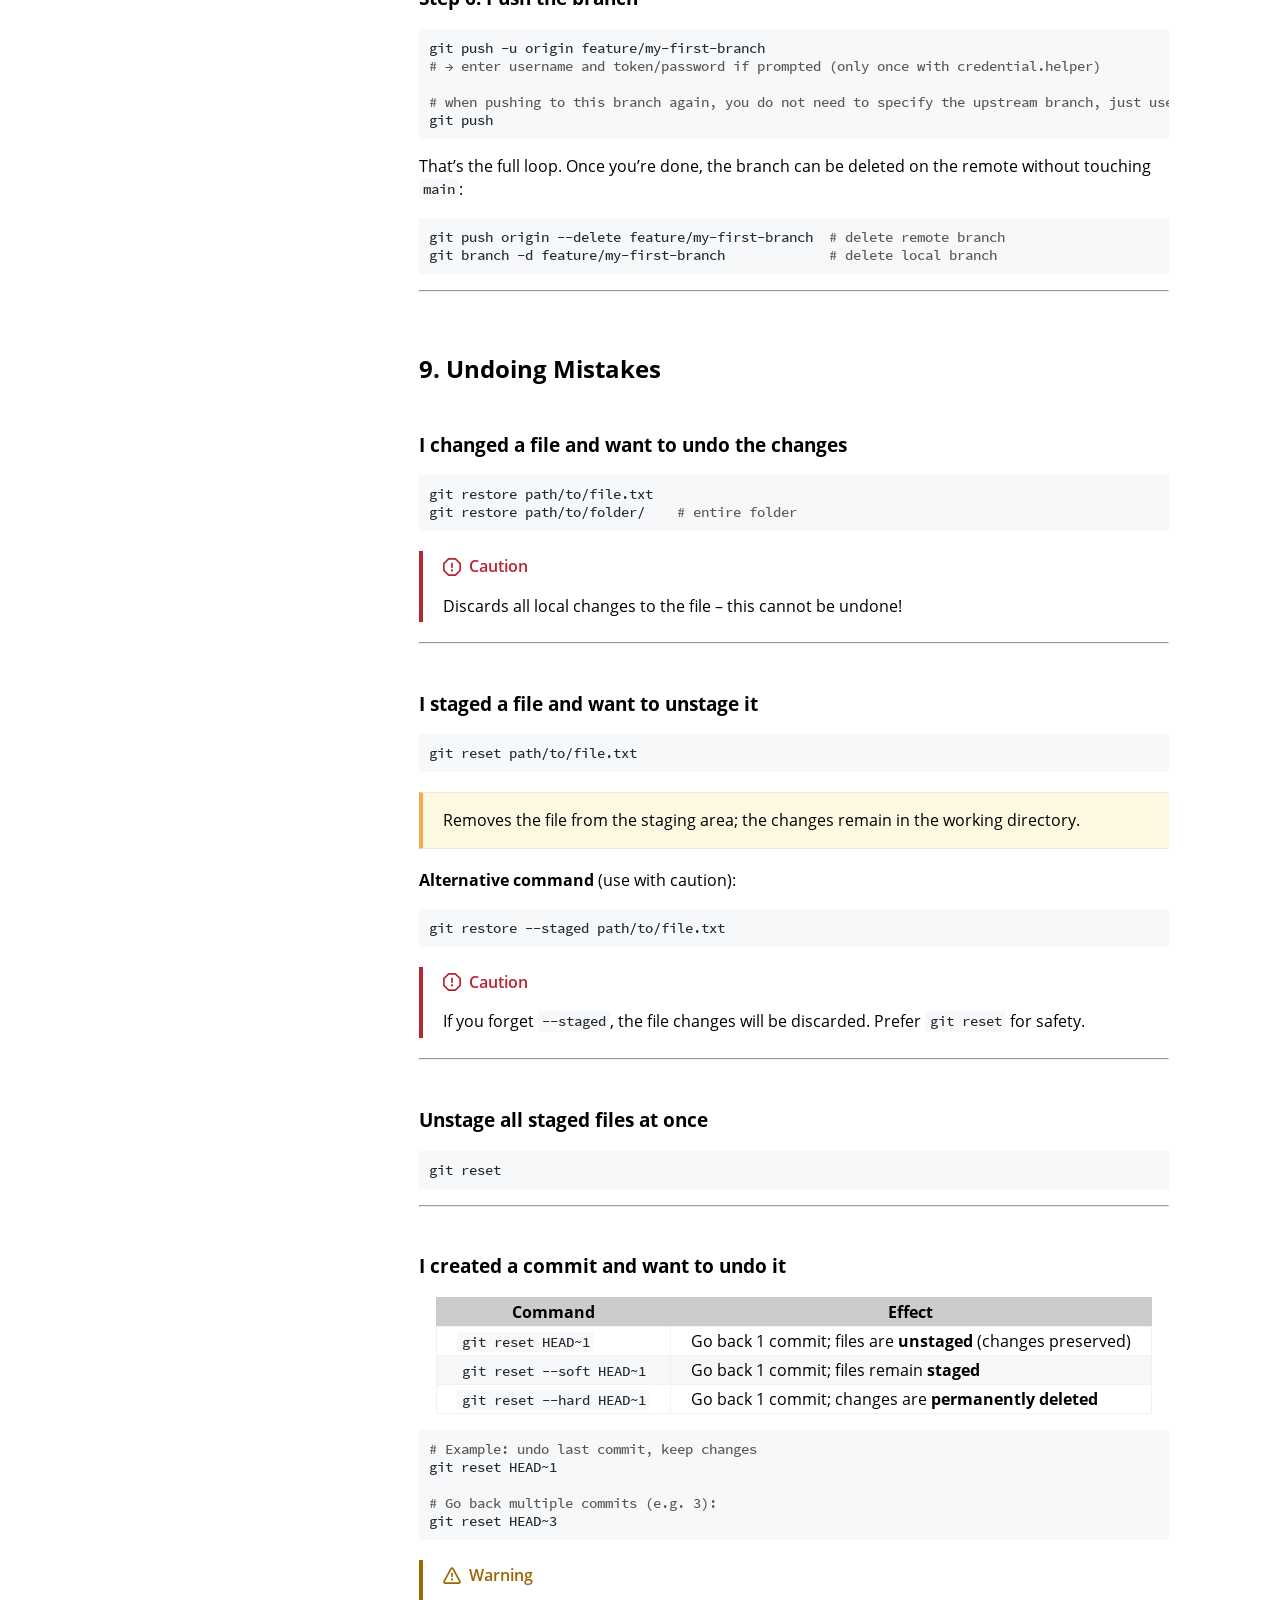
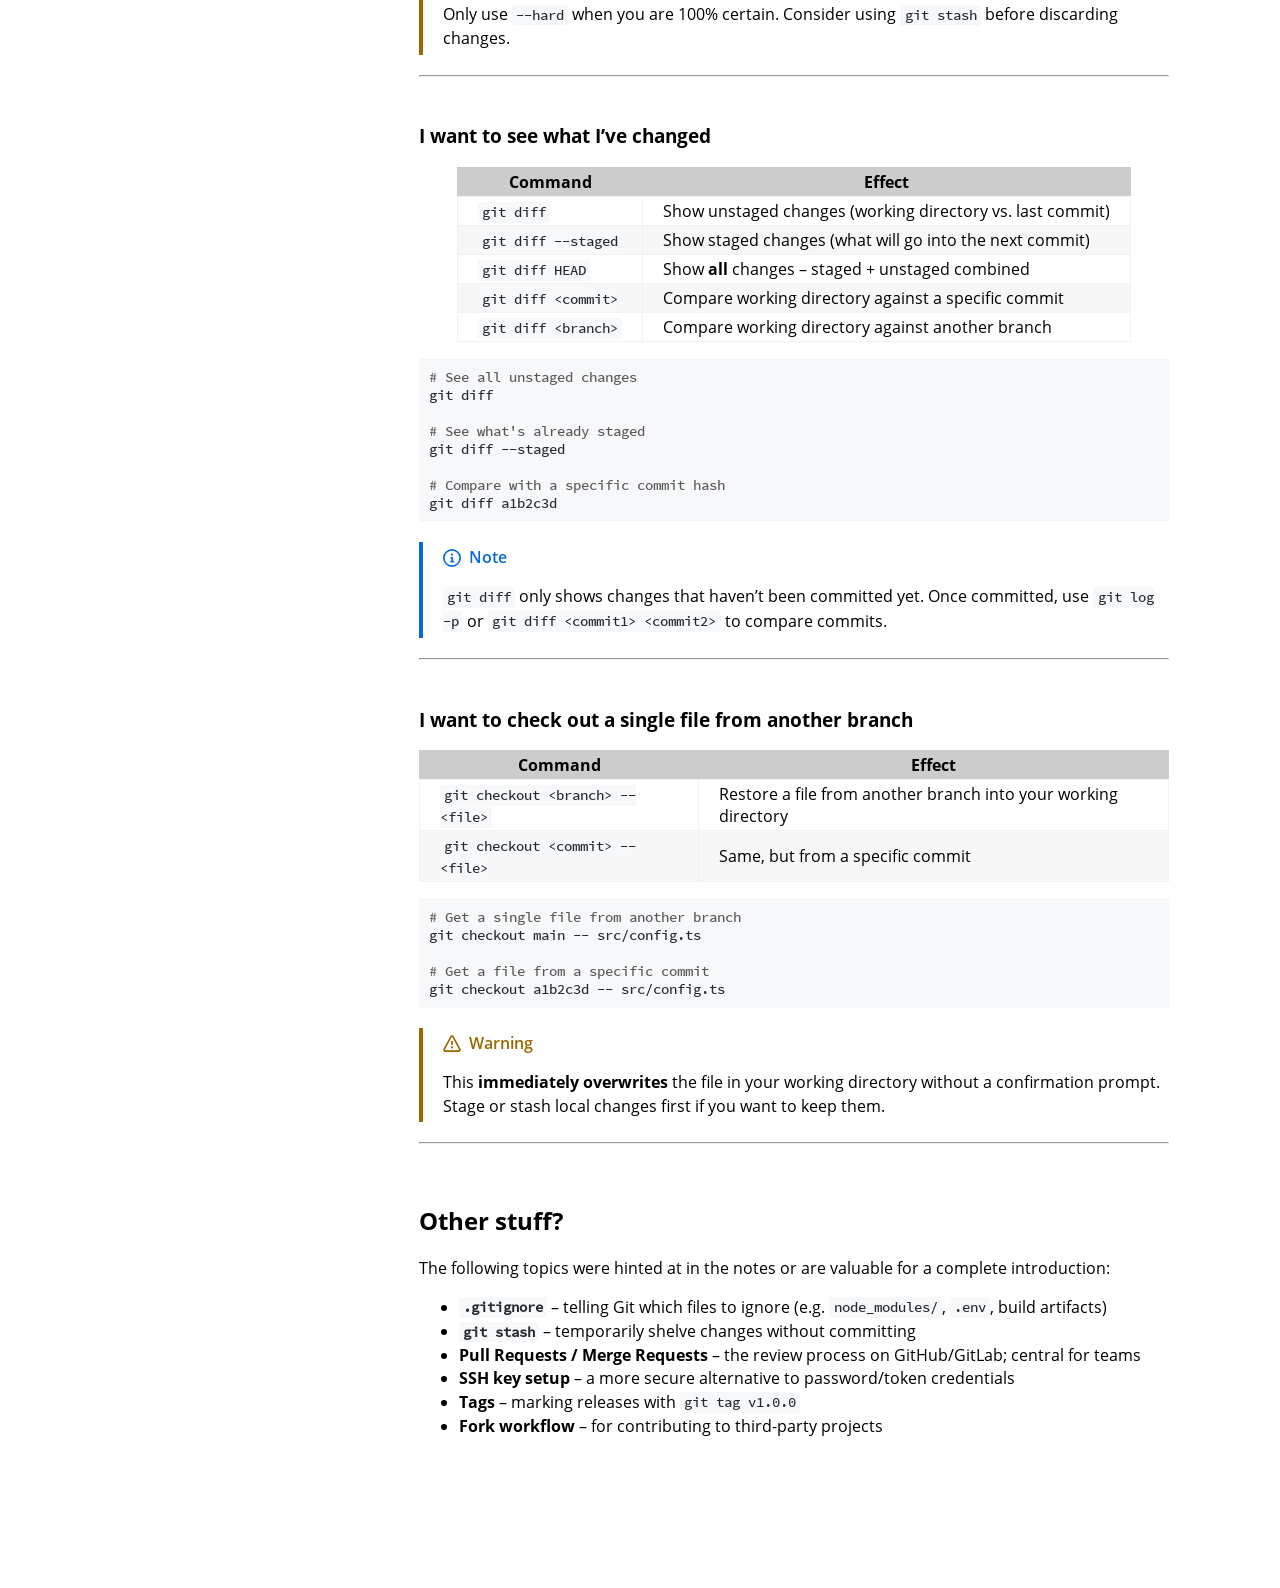
==== commit d40c5f2f: "deploy: bf96466f86e83cade5b3c7b0d5ac4b91916cdb2f" ====
--- a/index.html
+++ b/index.html
@@ -36,7 +36,7 @@
             const path_to_root = "";
             const default_light_theme = "light";
             const default_dark_theme = "navy";
-            window.path_to_searchindex_js = "searchindex-d9b946f3.js";
+            window.path_to_searchindex_js = "searchindex-b586d660.js";
         </script>
         <!-- Start loading toc.js asap -->
         <script src="toc-68a54a4f.js"></script>
@@ -477,7 +477,6 @@
 <li><strong>Pull Requests / Merge Requests</strong> – the review process on GitHub/GitLab; central for teams</li>
 <li><strong>SSH key setup</strong> – a more secure alternative to password/token credentials</li>
 <li><strong>Tags</strong> – marking releases with <code>git tag v1.0.0</code></li>
-<li><strong><code>git diff</code></strong> – inspect exactly what changed before staging</li>
 <li><strong>Fork workflow</strong> – for contributing to third-party projects</li>
 </ul>
 
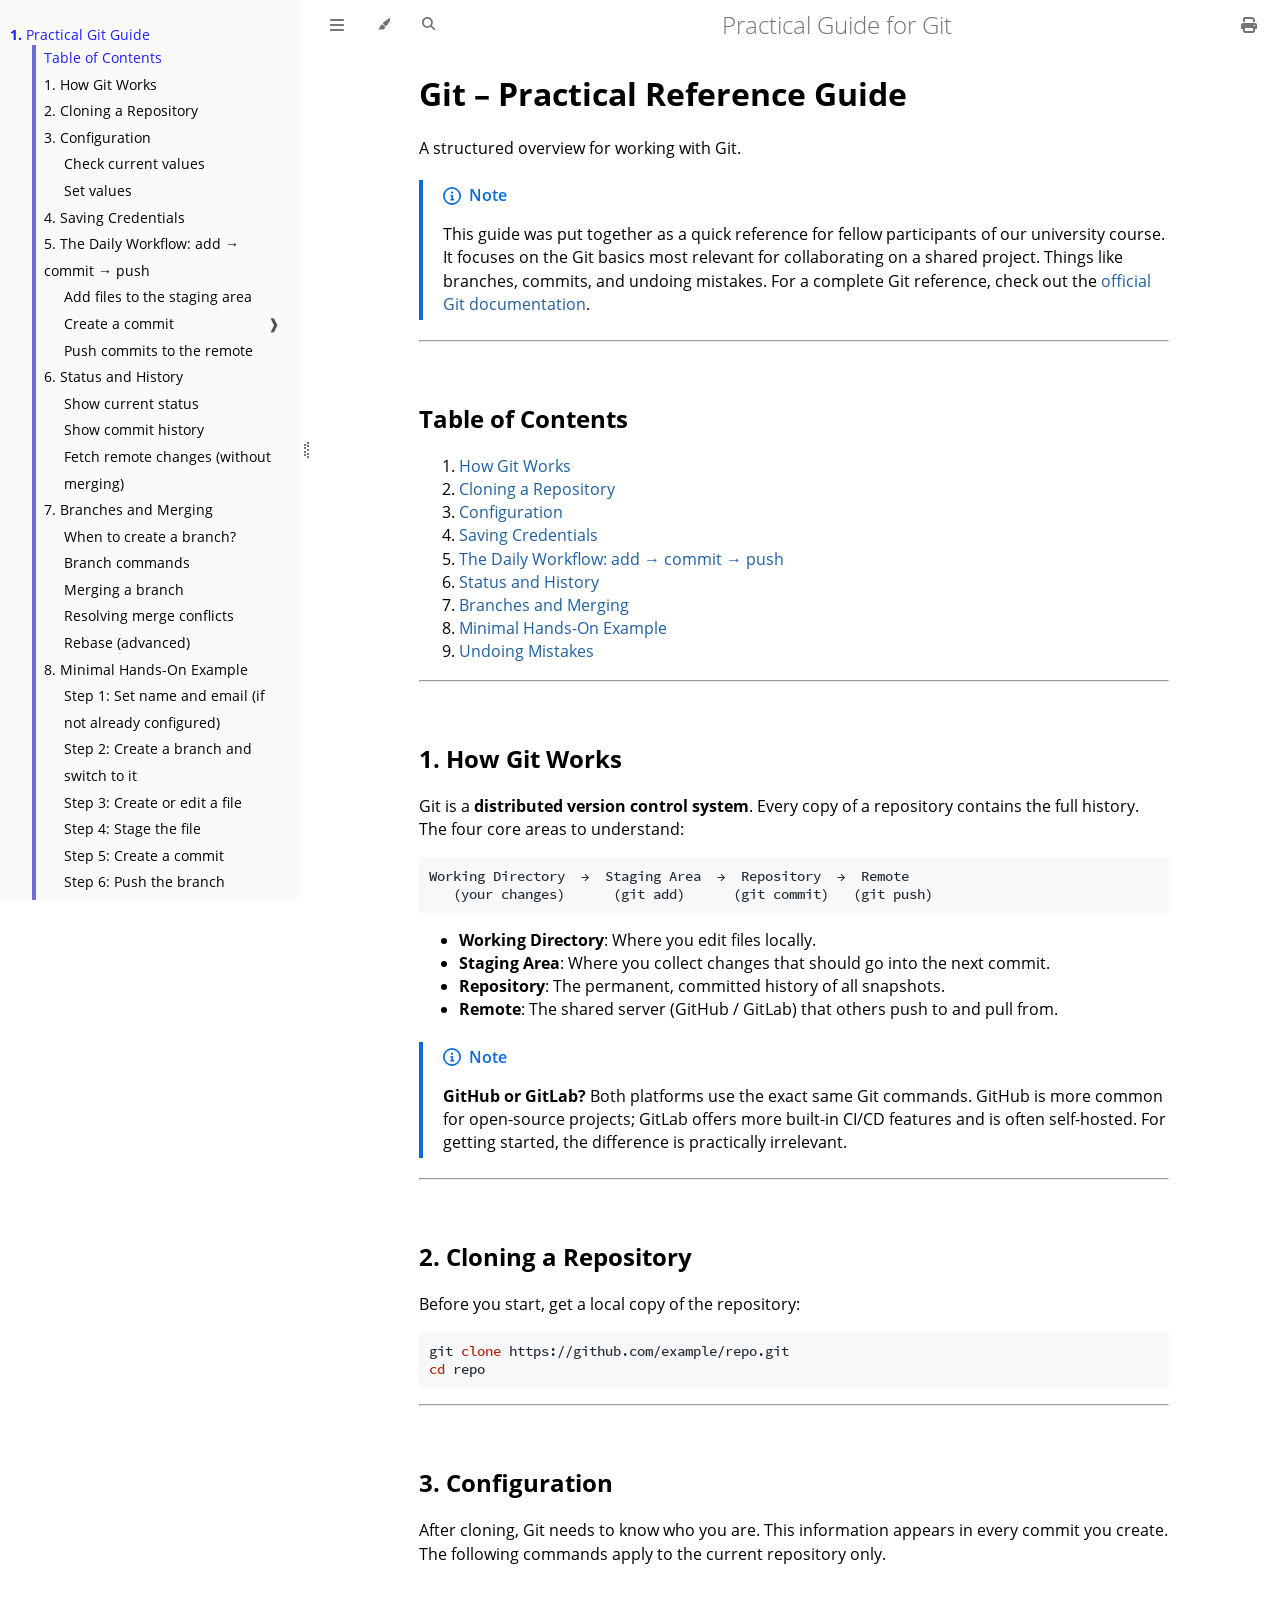
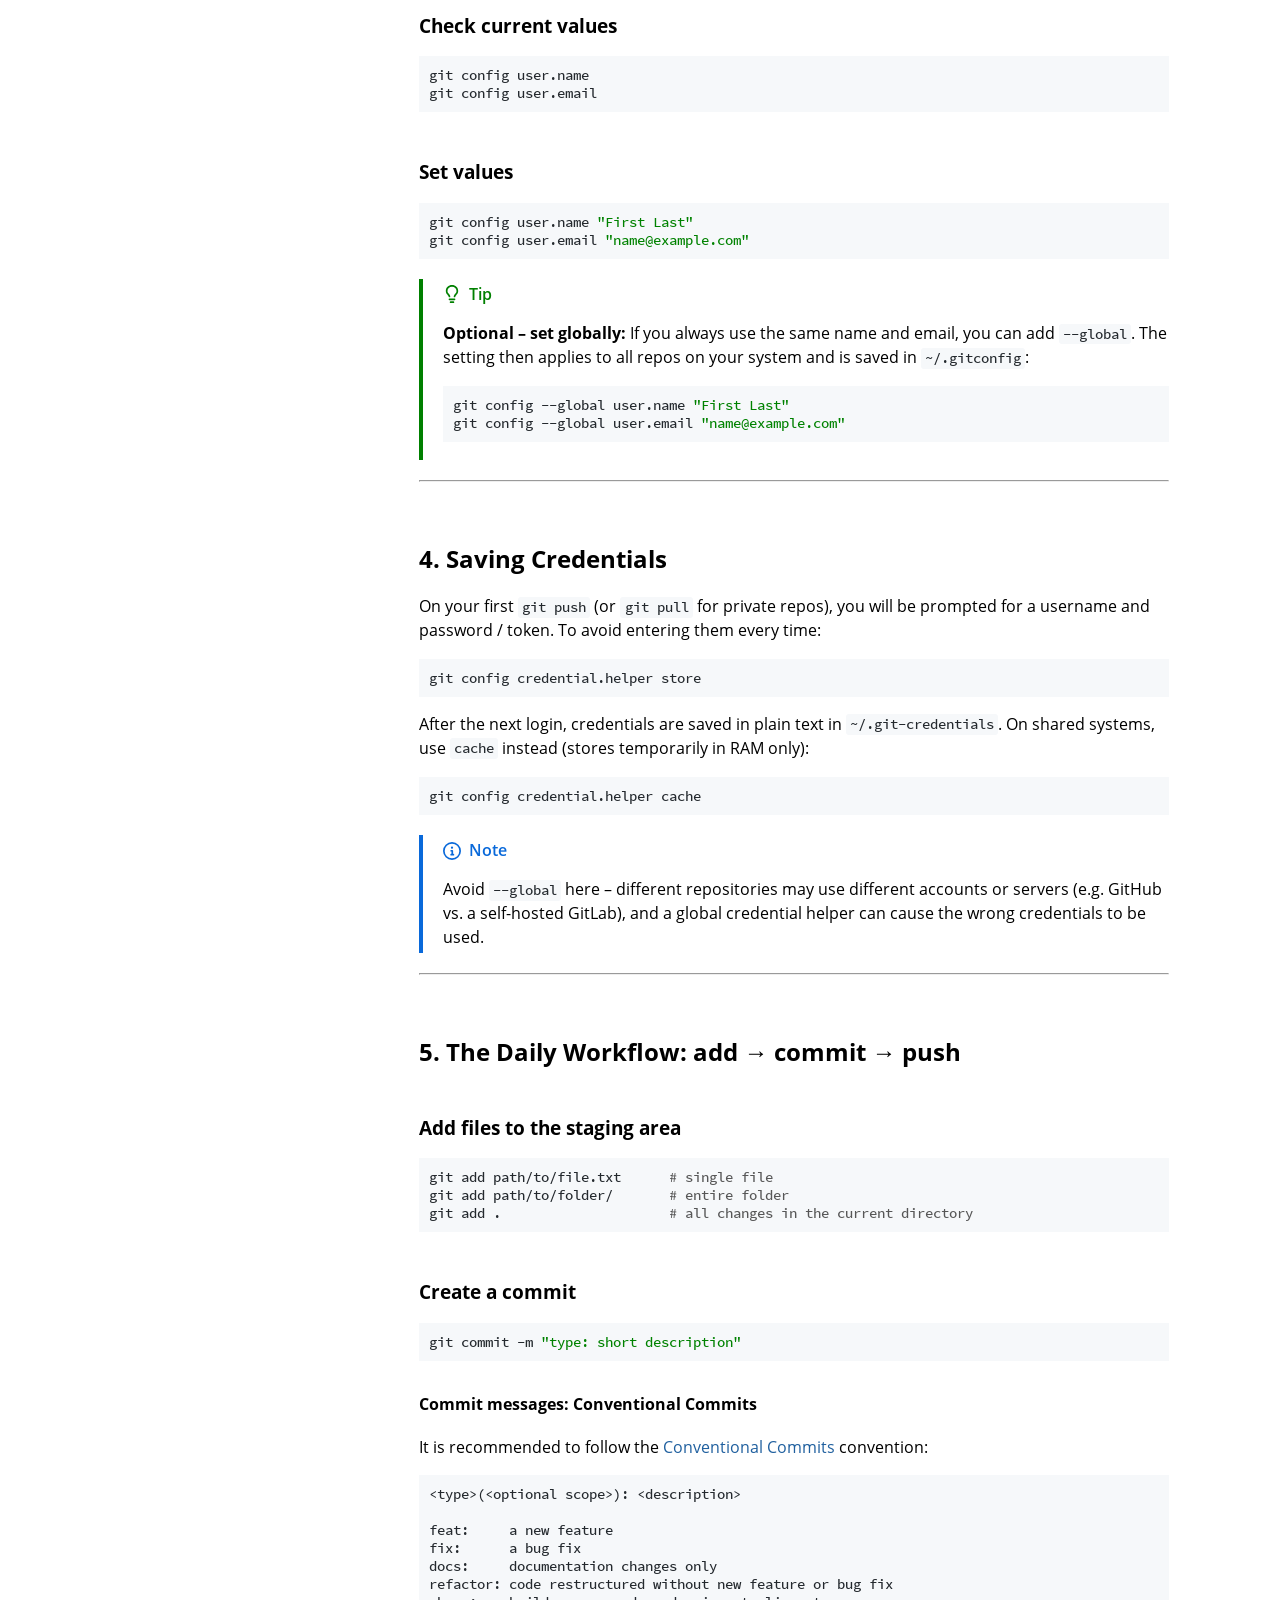
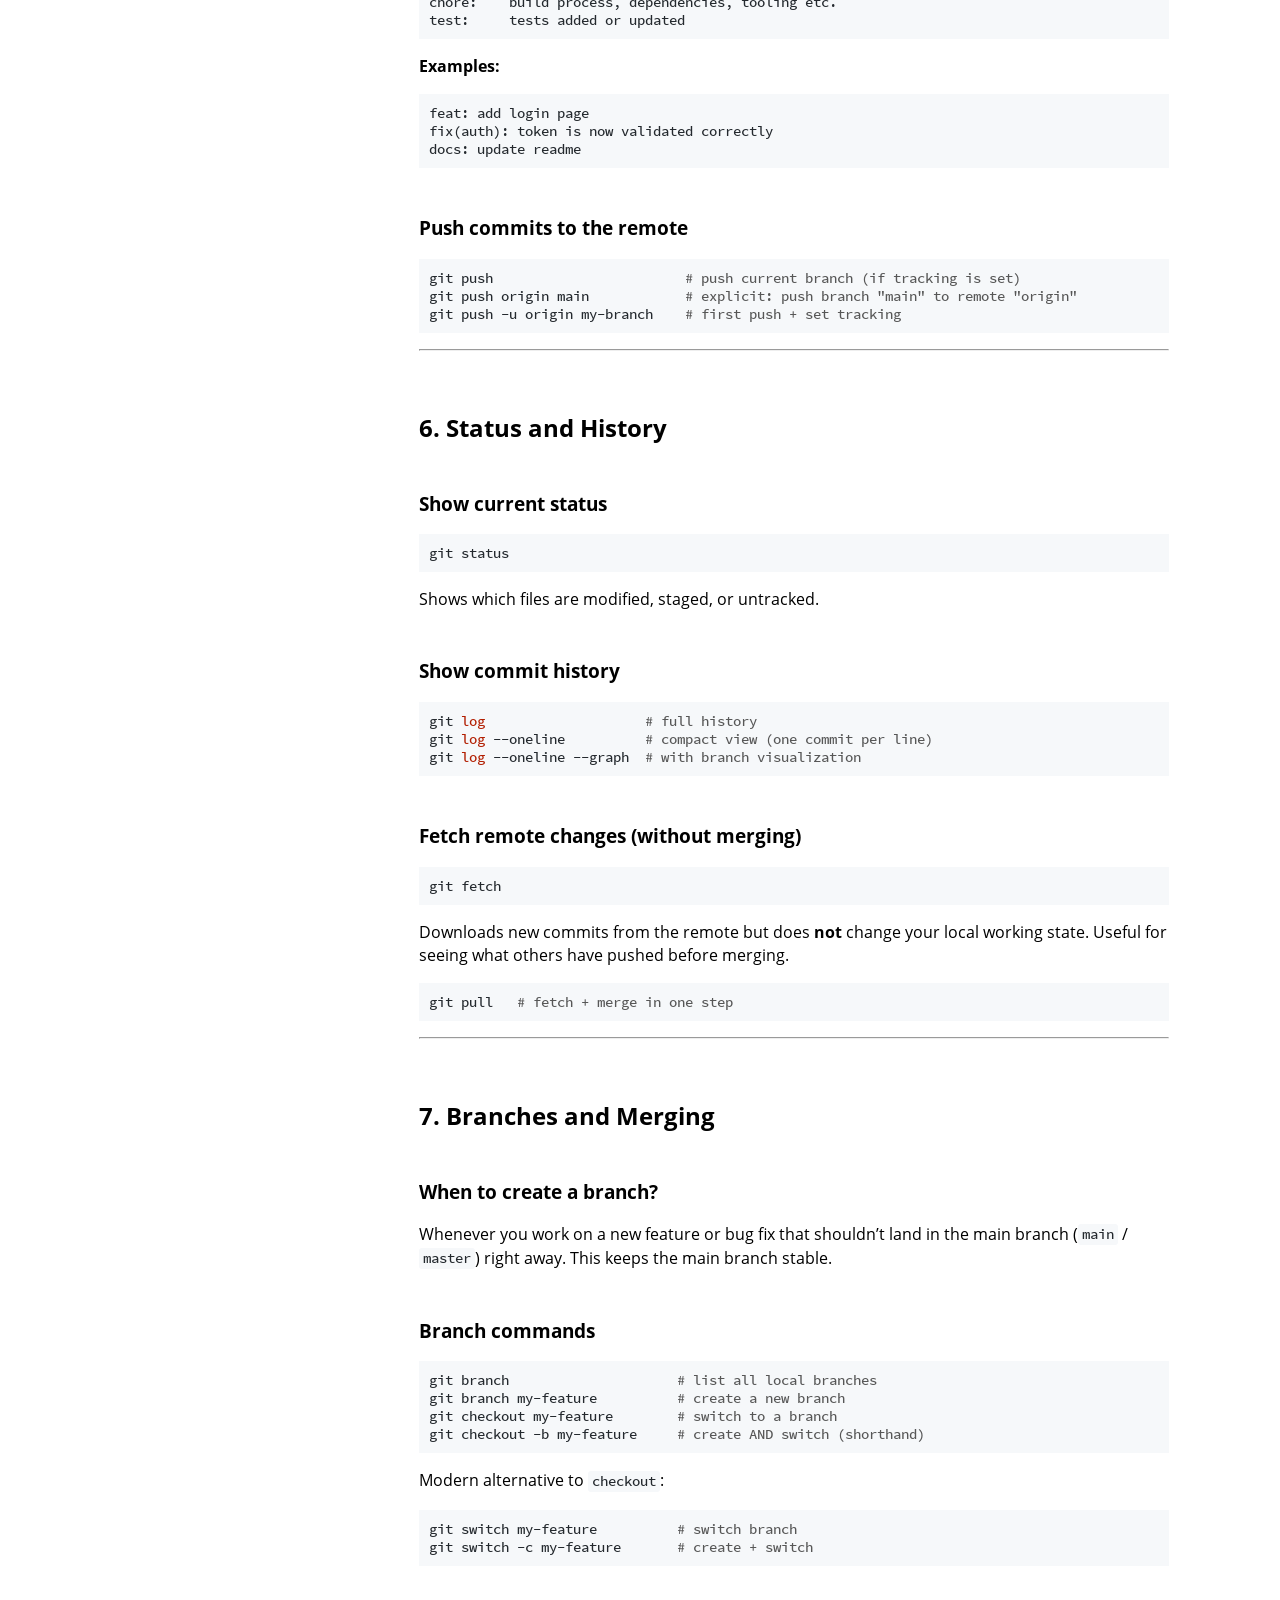
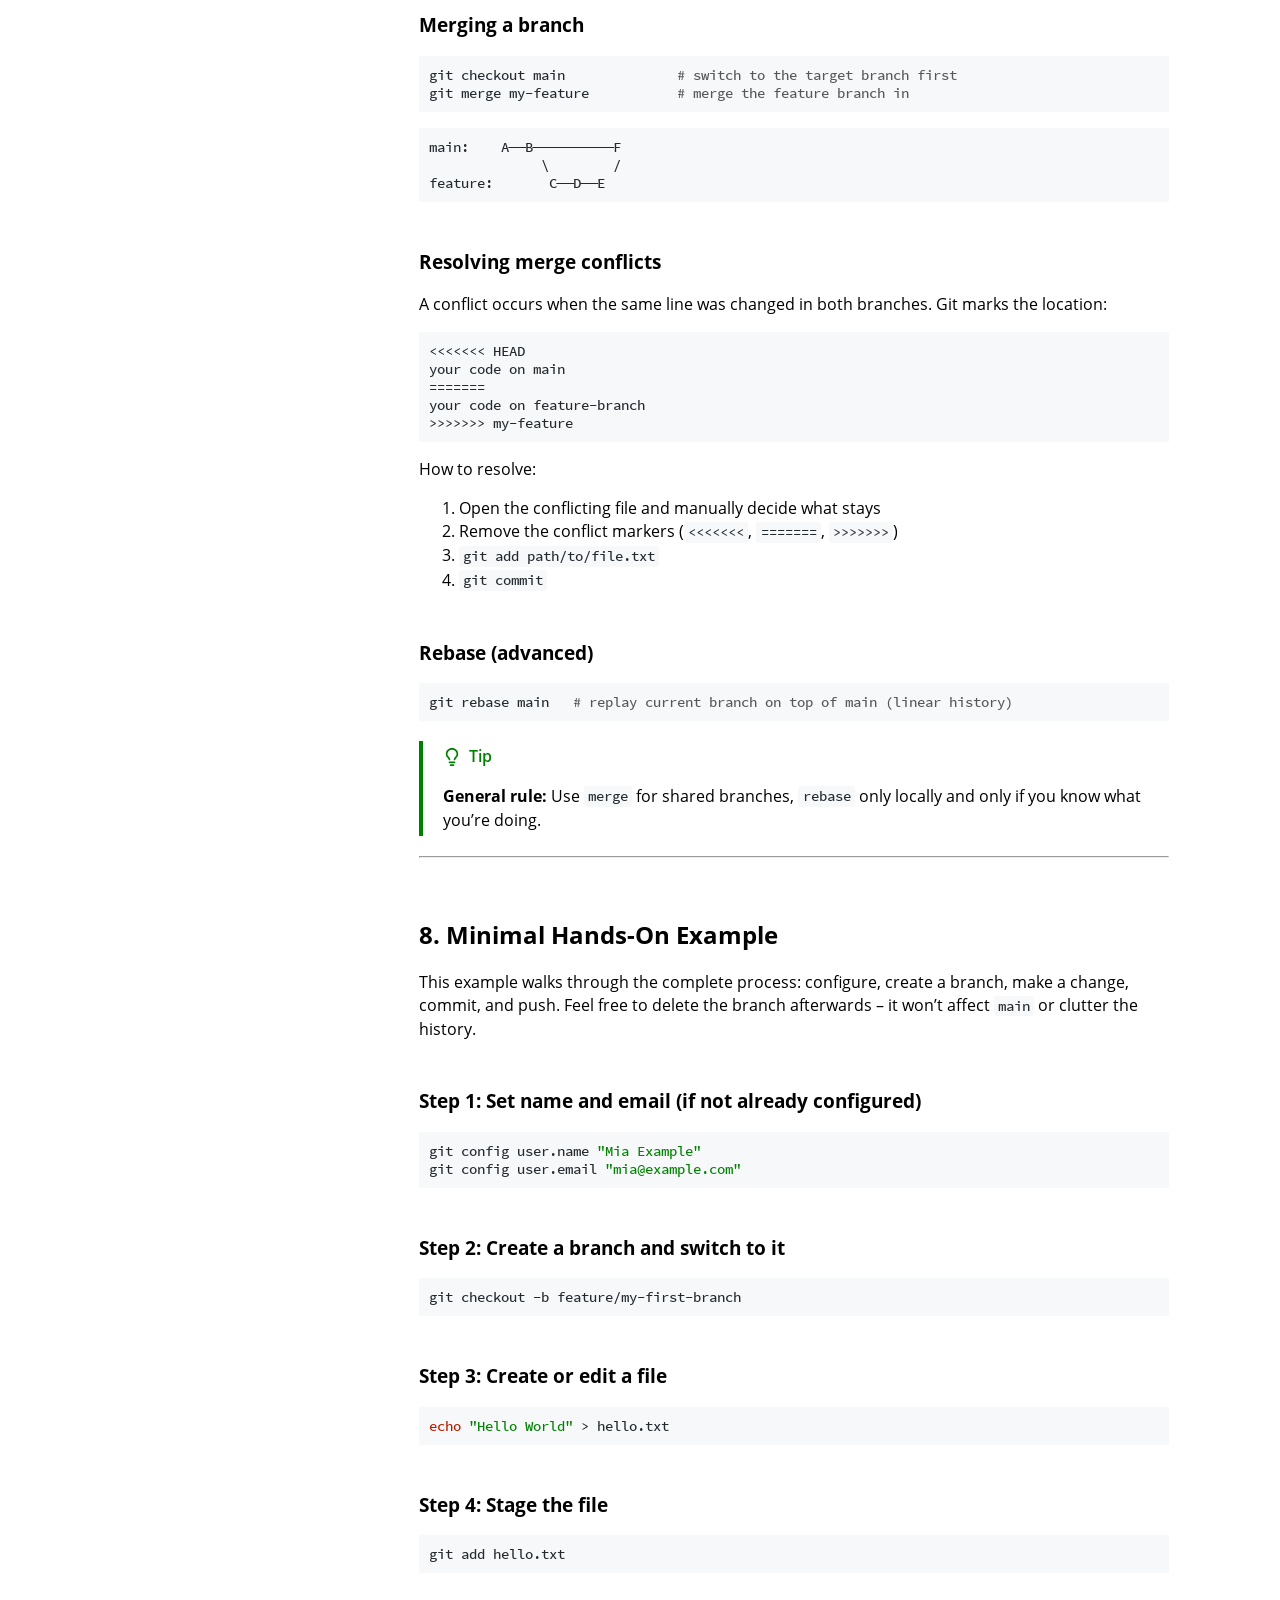
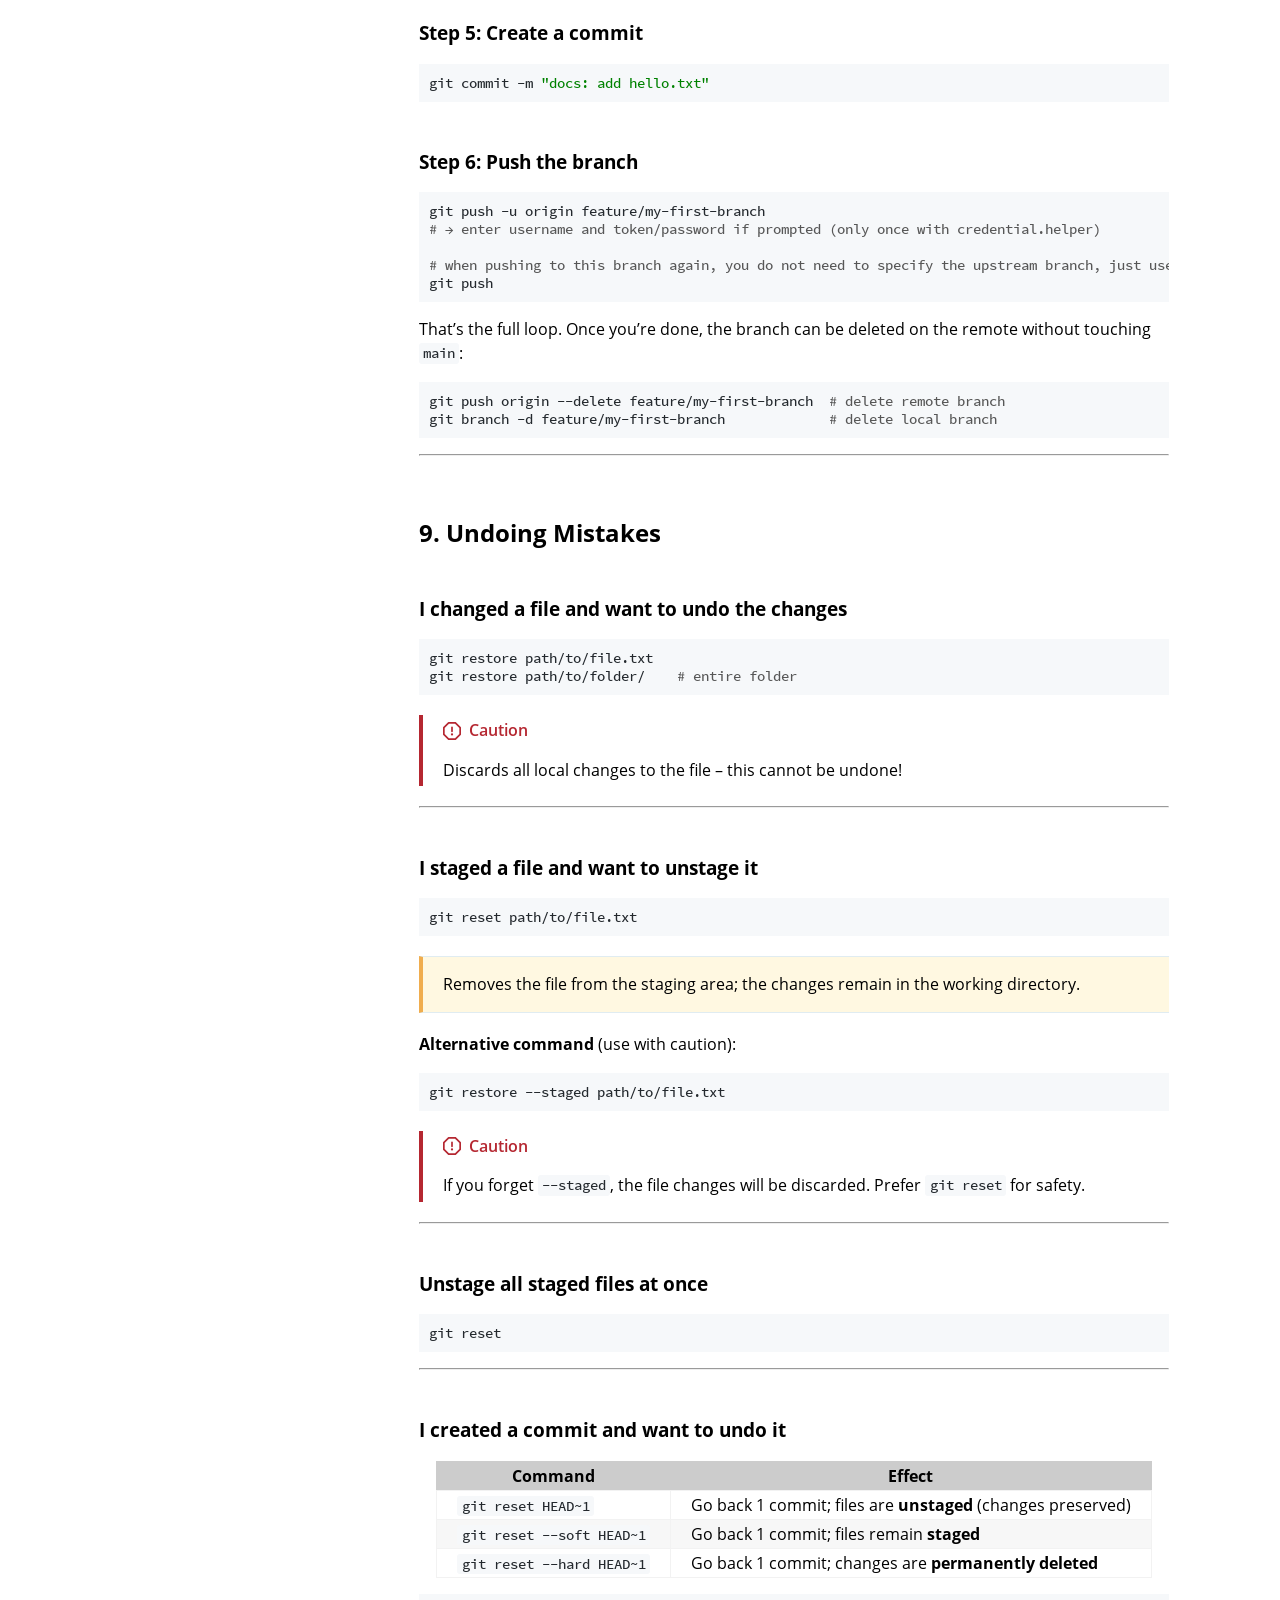
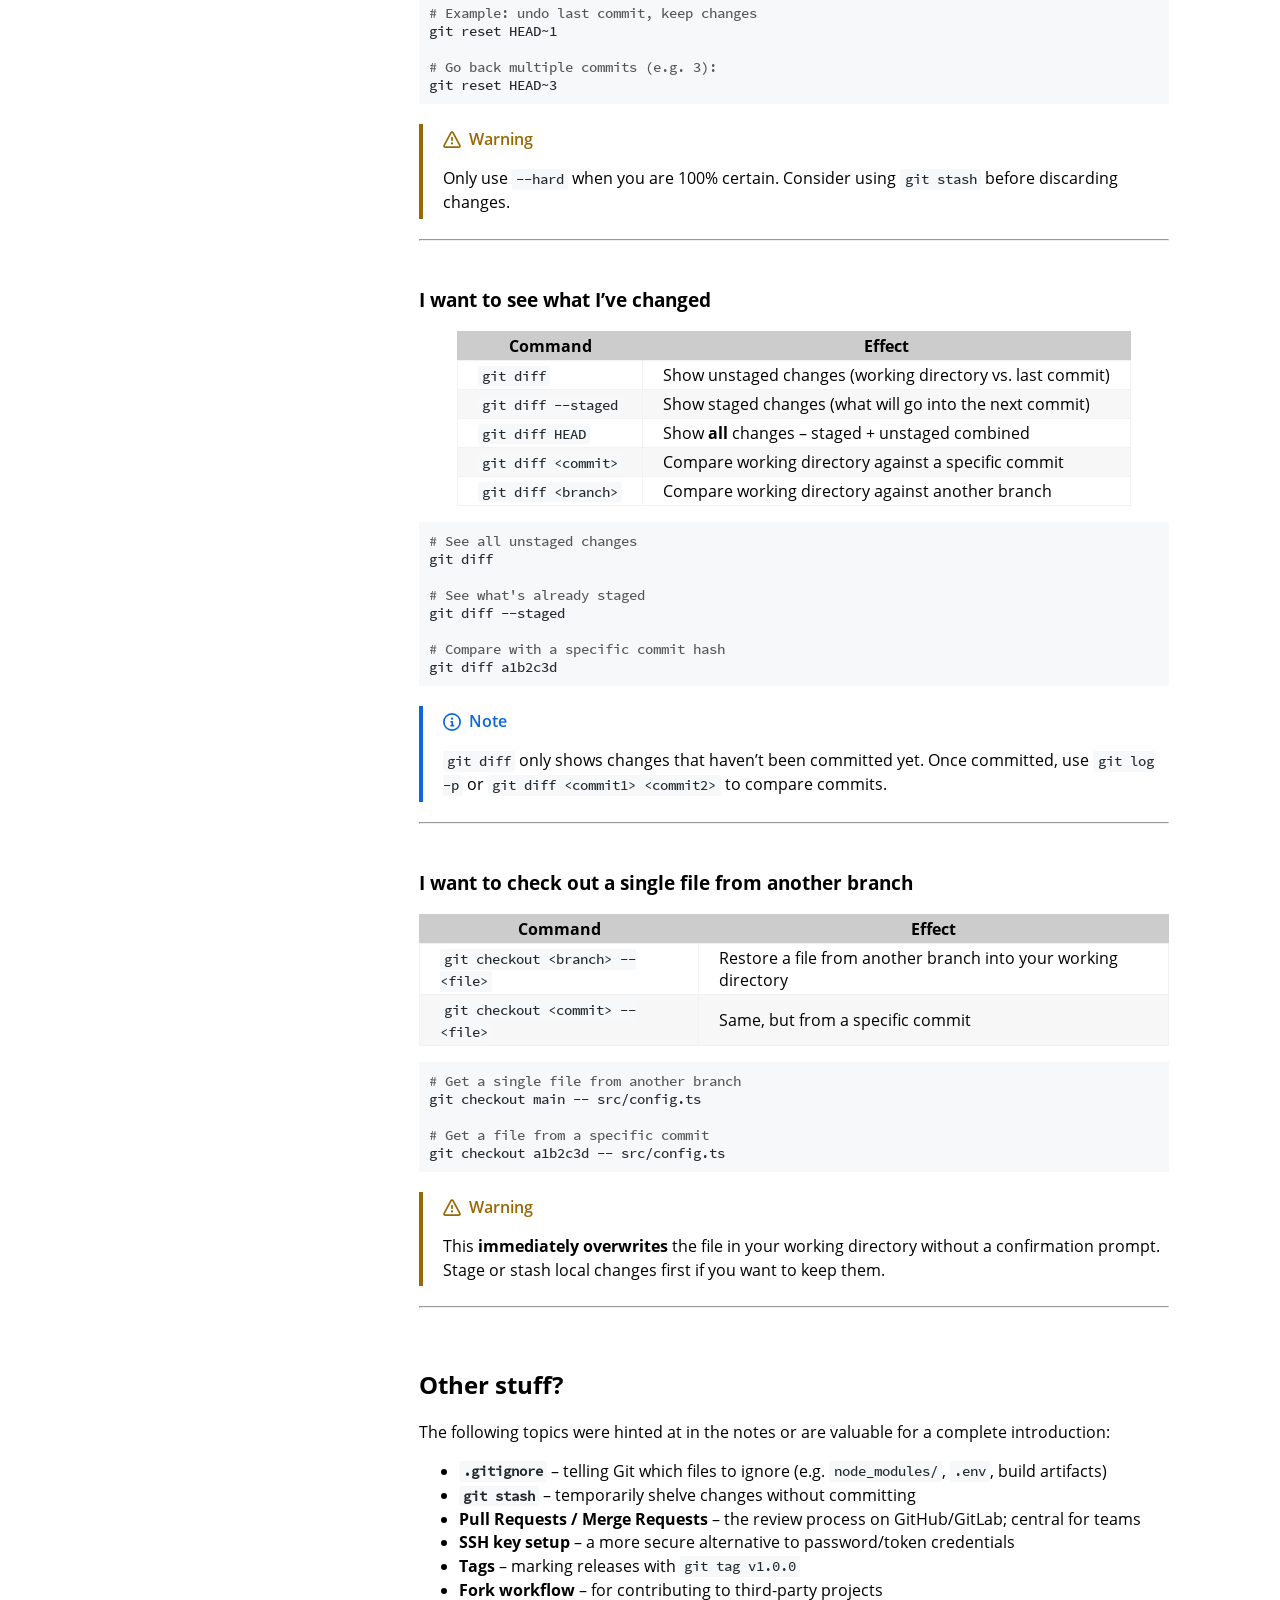
==== commit e0ff6d2e: "deploy: d1d8d395c4563005d5a71ba5b330871e9cde3d2c" ====
--- a/index.html
+++ b/index.html
@@ -36,7 +36,7 @@
             const path_to_root = "";
             const default_light_theme = "light";
             const default_dark_theme = "navy";
-            window.path_to_searchindex_js = "searchindex-b586d660.js";
+            window.path_to_searchindex_js = "searchindex-f7e31736.js";
         </script>
         <!-- Start loading toc.js asap -->
         <script src="toc-68a54a4f.js"></script>
@@ -177,6 +177,10 @@
                     <main>
                         <h1 id="git--practical-reference-guide"><a class="header" href="#git--practical-reference-guide">Git – Practical Reference Guide</a></h1>
 <p>A structured overview for working with Git.</p>
+<blockquote class="blockquote-tag blockquote-tag-note">
+<p class="blockquote-tag-title"><svg viewbox="0 0 16 16" width="18" height="18"><path d="M0 8a8 8 0 1 1 16 0A8 8 0 0 1 0 8Zm8-6.5a6.5 6.5 0 1 0 0 13 6.5 6.5 0 0 0 0-13ZM6.5 7.75A.75.75 0 0 1 7.25 7h1a.75.75 0 0 1 .75.75v2.75h.25a.75.75 0 0 1 0 1.5h-2a.75.75 0 0 1 0-1.5h.25v-2h-.25a.75.75 0 0 1-.75-.75ZM8 6a1 1 0 1 1 0-2 1 1 0 0 1 0 2Z"></path></svg>Note</p>
+<p>This guide was put together as a quick reference for fellow participants of our university course. It focuses on the Git basics most relevant for collaborating on a shared project. Things like branches, commits, and undoing mistakes. For a complete Git reference, check out the <a href="https://git-scm.com/doc">official Git documentation</a>.</p>
+</blockquote>
 <hr>
 <h2 id="table-of-contents"><a class="header" href="#table-of-contents">Table of Contents</a></h2>
 <ol>
